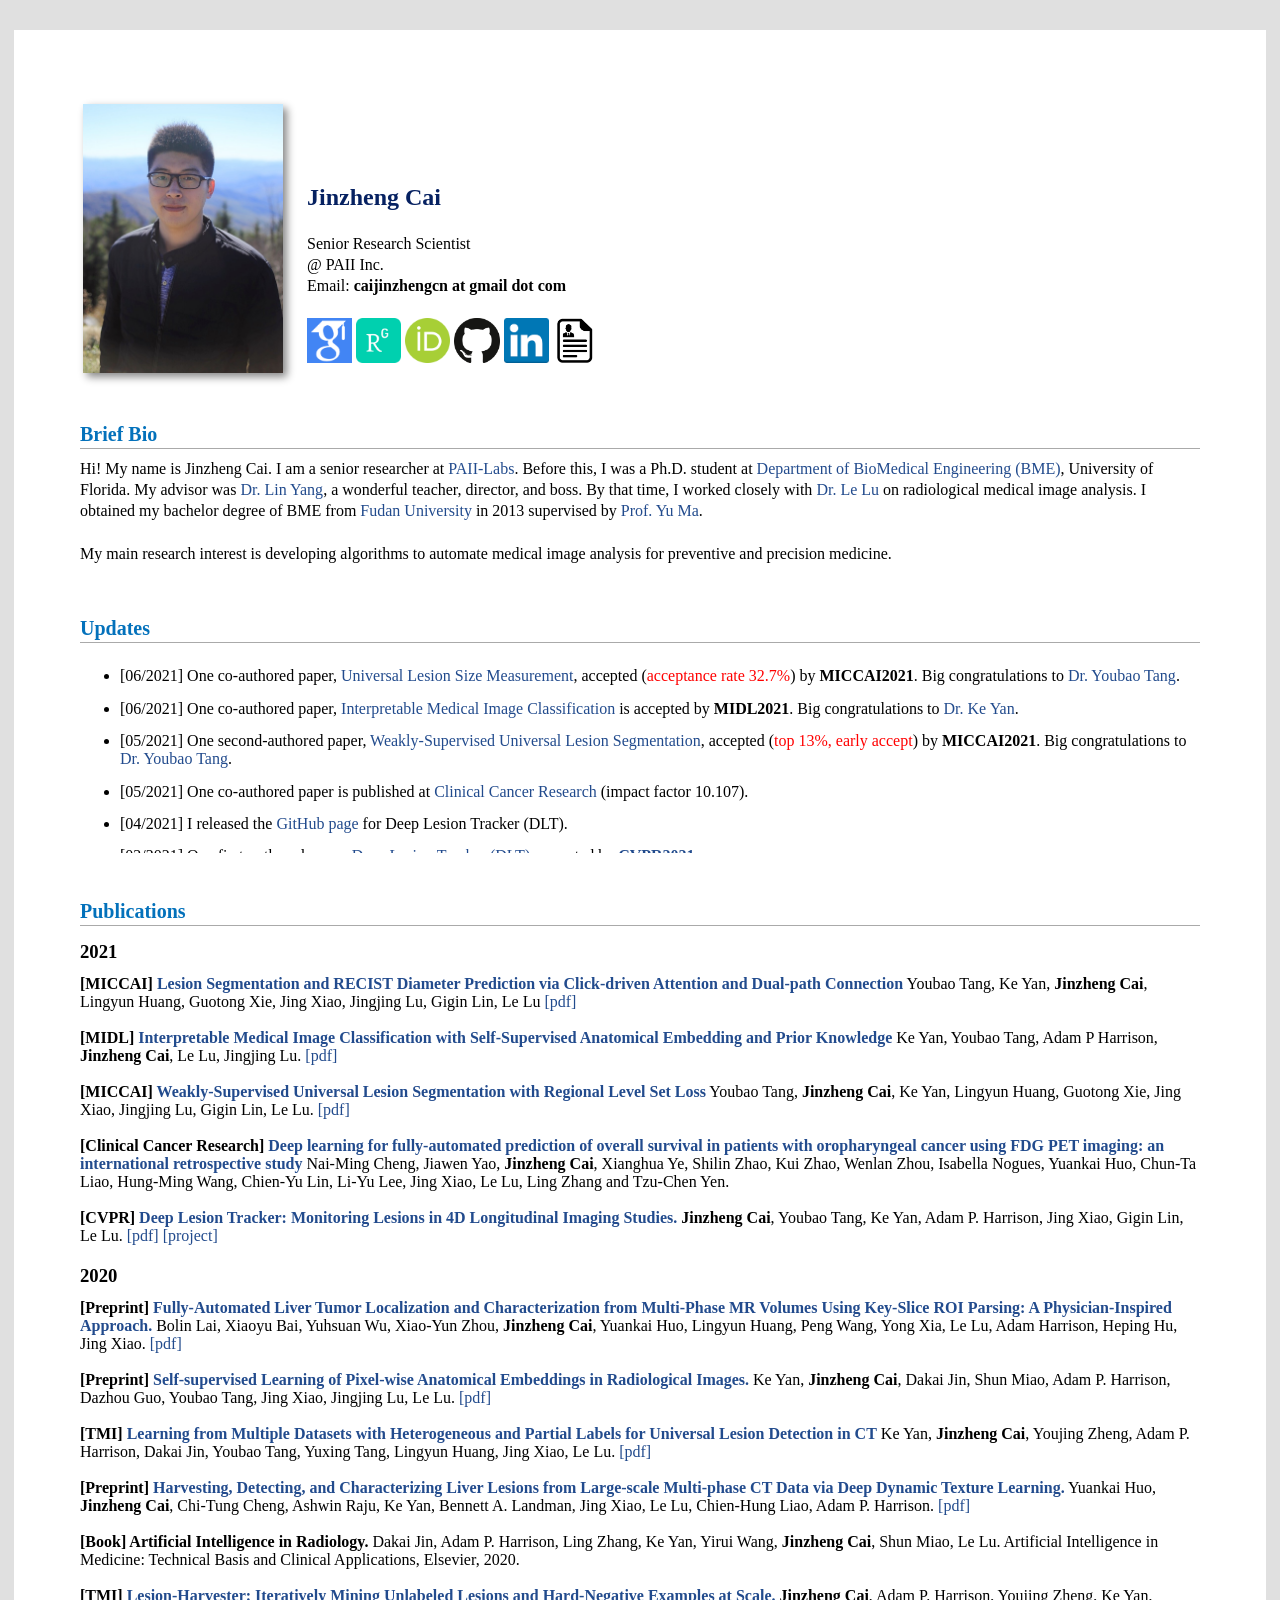
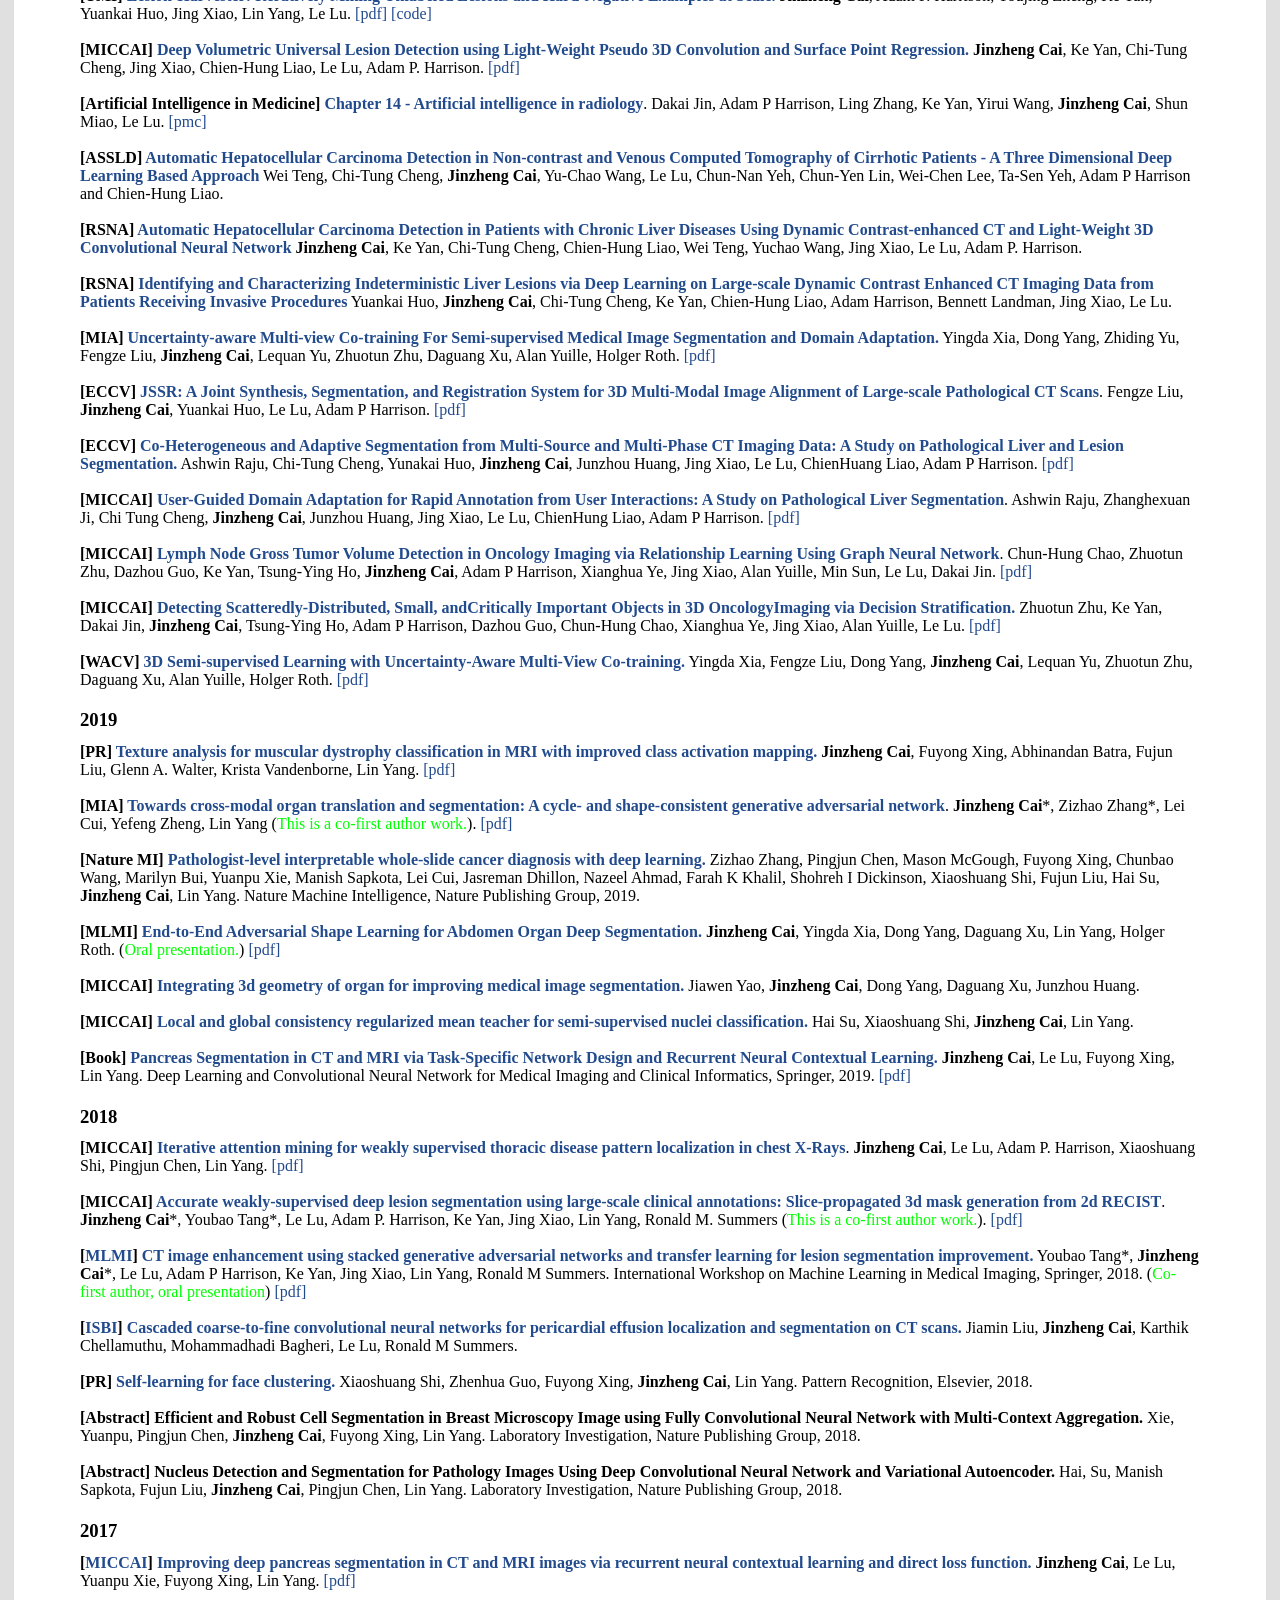
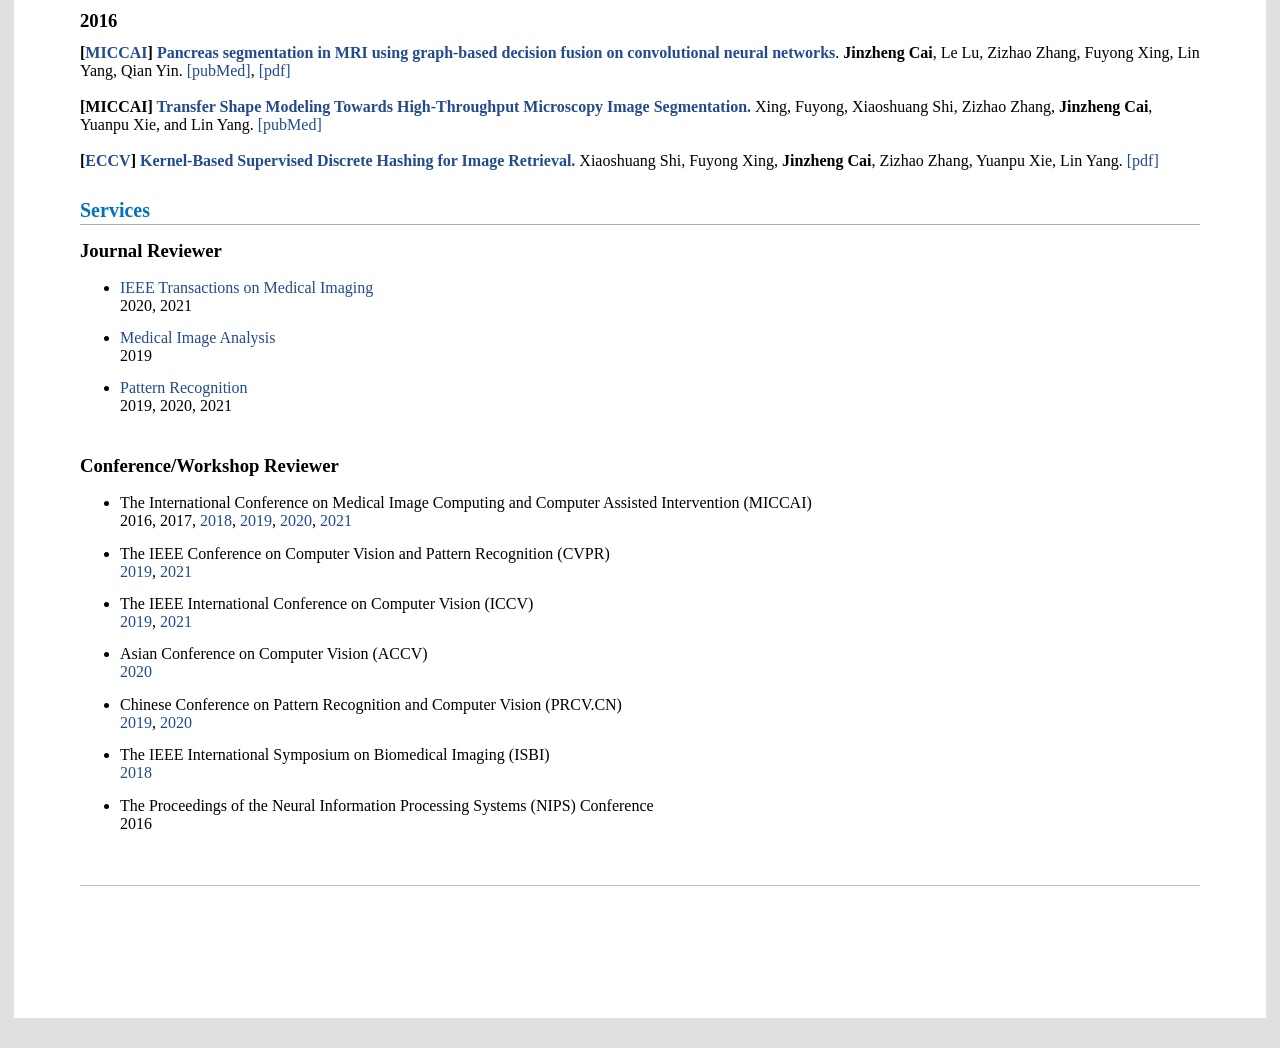
==== index.html @ 88147809 "added a MICCAI paper" ====
<!DOCTYPE html PUBLIC "-//W3C//DTD XHTML 1.1//EN" "http://www.w3.org/TR/xhtml11/DTD/xhtml11.dtd">
<html xmlns="http://www.w3.org/1999/xhtml" xml:lang="en">

<head>
	<meta name="author" content="Jinzheng Cai" /> 
	<meta name="keyworkds" content="Jinzheng Cai, Homepage" />
	<meta name="description" content="Homepage of Jinzheng Cai" /> 
	<meta name="viewport" content="width=device-width, initial-scale=1.0" />
	<meta name="google-site-verification" content="MoR9-zmnPM1LMkTPIjp1GhWG192L2Yv8wTwtZGUqXVM" />
	<meta http-equiv="Content-Type" content="text/html; charset=UTF-8">
	<meta name="google-site-verification" content="hRWbpxG41y_dQCgyn9ixgd180Bz3c8Z8zBkN8ItnNB8" />

	<link rel="stylesheet" href="./datafiles/jemdoc.css" type="text/css">
	<title>Jinzheng Cai-Home Page</title>

	<script type="text/javascript" async="" src="./datafiles/ga.js"></script>
	<script type="text/javascript" async="" src="./datafiles/map.js"></script>
	<script type="text/javascript">
		var _gaq = _gaq || [];
		_gaq.push(['_setAccount', 'UA-39824124-1']);
		_gaq.push(['_trackPageview']);

		(function() {
			var ga = document.createElement('script'); ga.type = 'text/javascript'; ga.async = true;
			ga.src = ('https:' == document.location.protocol ? 'https://ssl' : 'http://www') + '.google-analytics.com/ga.js';
			var s = document.getElementsByTagName('script')[0]; s.parentNode.insertBefore(ga, s);
		})();
	</script>
	
	<!-- <div><style>*{font-family:undefined,sans-serif!important;}</style></div> -->
	<script type="text/javascript" src="./datafiles/jquery.min.js"></script>
</head>

<body data-feedly-mini="yes">

<div id="layout-content" style="margin-top:25px">

<br><br>

<table>
	<tbody>
		<tr>
			<td rowspan="1">
				<img src="./images/selfie.jpeg" border="0" width="200" align="right" style="box-shadow: 4px 4px 8px #888; margin-right:20px; margin-top: 0px"><br>
			</td>

			<td valign="bottom">
				<div id="toptitle">
					<h1><font size="5" color="#062161">Jinzheng Cai</font> &nbsp; </h1>
					<h1></h1>
				</div>

				<p> 
					<font size="3">
						Senior Research Scientist <br>
						@ PAII Inc. <br>
						Email: <b>caijinzhengcn at gmail dot com</b> <br>
					</font> 
					<br>
					<a href="https://scholar.google.com/citations?user=CMvKurQAAAAJ&hl=en" data-toggle="tooltip" title="Google Scholar" target="_blank">
						<img src="images/icons/google_scholar.png" height="45px">
					</a> 
					<a href="https://www.researchgate.net/profile/Jinzheng_Cai" data-toggle="tooltip" title="Research Gate" target="_blank">
						<img src="images/icons/researchgate.png" height="45px">
					</a>
					<a href="https://orcid.org/0000-0002-7614-4524" data-toggle="tooltip" title="ORCiD" target="_blank">
						<img src="images/icons/orcid.png" height="45px">
					</a>
					<a href="https://github.com/JimmyCai91" data-toggle="tooltip" title="GitHub" target="_blank">
						<img src="images/icons/github.png" height="45px">
					</a>
					<a href="https://www.linkedin.com/in/jinzheng-cai-108ba316b/" data-toggle="tooltip" title="Linkedin" target="_blank">
						<img src="images/icons/linkedin.png" height="45px">
					</a>
					<a href="./pdfs/Resume.pdf" data-toggle="tooltip" title="CV" target="_blank">
						<img src="images/icons/resume.png" height="45px">
					</a>
				</p>

			</td>
		</tr>
	</tbody>
</table>

<br>
<h2><font color="#0371BB">Brief Bio</font></h2>
<p><font>
	Hi! My name is Jinzheng Cai. I am a senior researcher at <a href="http://www.paii-labs.com/">PAII-Labs</a>. Before this, I was a Ph.D. student at <a href="https://bme.ufl.edu" target="_blank">Department of BioMedical Engineering (BME)</a>, University of Florida. My advisor was <a href="https://www.yanglinlab.com" target="_blank">Dr. Lin Yang</a>, a wonderful teacher, director, and boss. By that time, I worked closely with <a href="http://www.cs.jhu.edu/~lelu/" target="_blank">Dr. Le Lu</a> on radiological medical image analysis. I obtained my bachelor degree of BME from <a href="http://www.fudan.edu.cn/en/" target="_blank">Fudan University</a> in 2013 supervised by <a href="http://www.it.fudan.edu.cn/En/Data/View/1929" target="_blank">Prof. Yu Ma</a>. 
</font></p>

<br>
<p><fond>
	My main research interest is developing algorithms to automate medical image analysis for preventive and precision medicine. 
</font></p>

<br>
<h2><font color="#0371BB">Updates</font></h2>

<div align=left 
style=' 
color: #000000; 
background-color: #ffffff; 
border: solid 0px #000000; 
height: 200px; 
margin-right: 1px;
overflow: scroll; 
scrollbar-face-color: #889B9F;
scrollbar-shadow-color: #3D5054;
scrollbar-highlight-color: #C3D6DA;
scrollbar-3dlight-color: #3D5054;
scrollbar-darkshadow-color: #85989C;
scrollbar-track-color: #95A6AA;
scrollbar-arrow-color: #FFD6DA;
'>
	<ul>
		<li>[06/2021] One co-authored paper, <a href="https://arxiv.org/abs/2105.01828">Universal Lesion Size Measurement</a>, accepted (<font color="#FF0000">acceptance rate 32.7%</font>) by <b>MICCAI2021</b>. Big congratulations to <a href="https://tangyoubao.github.io/">Dr. Youbao Tang</a>.</li>	
		<li>[06/2021] One co-authored paper, <a href="https://openreview.net/forum?id=0wblcjbC2sN">Interpretable Medical Image Classification</a> is accepted by <b>MIDL2021</b>. Big congratulations to <a href="http://yanke23.com/">Dr. Ke Yan</a>. </li>
		<li>[05/2021] One second-authored paper, <a href="https://arxiv.org/abs/2105.01218">Weakly-Supervised Universal Lesion Segmentation</a>, accepted (<font color="#FF0000">top 13%, early accept</font>) by <b>MICCAI2021</b>. Big congratulations to <a href="https://tangyoubao.github.io/">Dr. Youbao Tang</a>.</li>	
		<li>[05/2021] One co-authored paper is published at <a href="https://clincancerres.aacrjournals.org/content/early/2021/05/03/1078-0432.CCR-20-4935">Clinical Cancer Research</a> (impact factor 10.107).</li>
		<li>[04/2021] I released the <a href="https://github.com/JimmyCai91/DLT">GitHub page</a> for Deep Lesion Tracker (DLT).</li>
		<li>[02/2021] One first-authored paper, <a href="https://arxiv.org/abs/2012.04872">Deep Lesion Tracker (DLT)</a>, accepted by <a href="http://cvpr2021.thecvf.com/"><b>CVPR2021</b></a>. </li>	
		<li>[12/2020] One second-authored paper, <a href="https://arxiv.org/abs/2009.02577">Lesion ENSemble (LENS)</a>, accepted by <b>IEEE Transactions on Medical Imaging</b>. Big congratulations to <a href="http://yanke23.com/">Dr. Ke Yan</a>.</li>	
		<li>[09/2020] One first-authored paper, <a href="https://arxiv.org/abs/2001.07776">Lesion Harvester</a>, accepted by <a href="https://ieeexplore.ieee.org/xpl/RecentIssue.jsp?punumber=42"><b>IEEE Transactions on Medical Imaging</b></a>. </li>	
		<li>[08/2020] Three abstracts accepted by <b><a href="https://www.rsna.org/">RSNA</a></b> and <b><a href="https://www.aasld.org/">ASSLD</a></b>. </li>	
		<li>[06/2020] Three papers accepted by <b>MICCAI'2020</b> (two early accepts). Big congrats to my dear colleagues and collaborators at PAII.</li>	
		<li>[08/2019] Three papers accepted by <b>MICCAI'2019</b> and <b>MICCAI-MLMI'2019</b> (oral).</li>	
	</ul>
</div>

<!-- <br>
<h2><font color="#0371BB">Projects</font></h2>
<h3><font color="#000000"><b>Lesion Tracker</b></font></h3>
<embed width=200 height=200 src="images/dlt.gif" type="image/tiff" negative=Yes> -->

<br>
<h2><font color="#0371BB">Publications</font></h2>
<h3><font color="#000000"><b>2021</b></font></h3>
	<b>[MICCAI] <a href="https://arxiv.org/abs/2105.01828">Lesion Segmentation and RECIST Diameter Prediction via Click-driven Attention and Dual-path Connection</a></b> Youbao Tang, Ke Yan, <b>Jinzheng Cai</b>, Lingyun Huang, Guotong Xie, Jing Xiao, Jingjing Lu, Gigin Lin, Le Lu <a href="https://arxiv.org/pdf/2105.01828.pdf">[pdf]</a>
	<br><br>
	<b>[MIDL] <a href="https://openreview.net/forum?id=0wblcjbC2sN">Interpretable Medical Image Classification with Self-Supervised Anatomical Embedding and Prior Knowledge</a></b> Ke Yan, Youbao Tang, Adam P Harrison, <b>Jinzheng Cai</b>, Le Lu, Jingjing Lu. <a href="https://openreview.net/pdf?id=0wblcjbC2sN">[pdf]</a>
	<br><br>
	<b>[MICCAI] <a href="https://arxiv.org/abs/2105.01218">Weakly-Supervised Universal Lesion Segmentation with Regional Level Set Loss</a></b> Youbao Tang, <b>Jinzheng Cai</b>, Ke Yan, Lingyun Huang, Guotong Xie, Jing Xiao, Jingjing Lu, Gigin Lin, Le Lu. <a href="https://arxiv.org/pdf/2105.01218.pdf">[pdf]</a>
	<br><br>
	<b>[Clinical Cancer Research] <a href="https://clincancerres.aacrjournals.org/content/early/2021/05/03/1078-0432.CCR-20-4935">Deep learning for fully-automated prediction of overall survival in patients with oropharyngeal cancer using FDG PET imaging: an international retrospective study</a></b> Nai-Ming Cheng, Jiawen Yao, <b>Jinzheng Cai</b>, Xianghua Ye, Shilin Zhao, Kui Zhao, Wenlan Zhou, Isabella Nogues, Yuankai Huo, Chun-Ta Liao, Hung-Ming Wang, Chien-Yu Lin, Li-Yu Lee, Jing Xiao, Le Lu, Ling Zhang and Tzu-Chen Yen.
	<br><br>
	<b>[CVPR] <a href="https://arxiv.org/abs/2012.04872">Deep Lesion Tracker: Monitoring Lesions in 4D Longitudinal Imaging Studies.</a></b> <b>Jinzheng Cai</b>, Youbao Tang, Ke Yan, Adam P. Harrison, Jing Xiao, Gigin Lin, Le Lu. <a href="https://arxiv.org/pdf/2012.04872.pdf">[pdf]</a> <a href="https://github.com/JimmyCai91/DLT">[project]</a>

	<!-- <br><br> -->
<h3><font color="#000000"><b>2020</b></font></h3>
	<b>[Preprint] <a href="https://arxiv.org/abs/2012.06964">Fully-Automated Liver Tumor Localization and Characterization from Multi-Phase MR Volumes Using Key-Slice ROI Parsing: A Physician-Inspired Approach.</a></b> Bolin Lai, Xiaoyu Bai, Yuhsuan Wu, Xiao-Yun Zhou, <b>Jinzheng Cai</b>, Yuankai Huo, Lingyun Huang, Peng Wang, Yong Xia, Le Lu, Adam Harrison, Heping Hu, Jing Xiao. <a href="https://arxiv.org/pdf/2012.06964.pdf">[pdf]</a>
	<br><br>
	<b>[Preprint] <a href="https://arxiv.org/abs/2012.02383">Self-supervised Learning of Pixel-wise Anatomical Embeddings in Radiological Images.</a></b> Ke Yan, <b>Jinzheng Cai</b>, Dakai Jin, Shun Miao, Adam P. Harrison, Dazhou Guo, Youbao Tang, Jing Xiao, Jingjing Lu, Le Lu. <a href="https://arxiv.org/pdf/2012.02383.pdf">[pdf]</a>
	<br><br>
	<b>[TMI] <a href="https://ieeexplore.ieee.org/document/9309244">Learning from Multiple Datasets with Heterogeneous and Partial Labels for Universal Lesion Detection in CT</a></b> Ke Yan, <b>Jinzheng Cai</b>, Youjing Zheng, Adam P. Harrison, Dakai Jin, Youbao Tang, Yuxing Tang, Lingyun Huang, Jing Xiao, Le Lu. <a href="https://arxiv.org/pdf/2009.02577.pdf">[pdf]</a>
	<br><br>
	<b>[Preprint] <a href="https://arxiv.org/abs/2006.15691">Harvesting, Detecting, and Characterizing Liver Lesions from Large-scale Multi-phase CT Data via Deep Dynamic Texture Learning.</a></b> Yuankai Huo, <b>Jinzheng Cai</b>, Chi-Tung Cheng, Ashwin Raju, Ke Yan, Bennett A. Landman, Jing Xiao, Le Lu, Chien-Hung Liao, Adam P. Harrison. <a href="https://arxiv.org/pdf/2006.15691.pdf">[pdf]</a>
	<br><br>
	<b>[Book] Artificial Intelligence in Radiology.</b> Dakai Jin, Adam P. Harrison, Ling Zhang, Ke Yan, Yirui Wang, <b>Jinzheng Cai</b>, Shun Miao, Le Lu. Artificial Intelligence in Medicine: Technical Basis and Clinical Applications, Elsevier, 2020. 
	<br><br>
	<b>[TMI] <a href="https://ieeexplore.ieee.org/document/9187431">Lesion-Harvester: Iteratively Mining Unlabeled Lesions and Hard-Negative Examples at Scale.</a></b> <b>Jinzheng Cai</b>, Adam P. Harrison, Youjing Zheng, Ke Yan, Yuankai Huo, Jing Xiao, Lin Yang, Le Lu. <a href="https://arxiv.org/pdf/2001.07776.pdf">[pdf]</a> <a href="https://github.com/JimmyCai91/LesionHarvester">[code]</a>
	<br><br>
	<b>[MICCAI] <a href="">Deep Volumetric Universal Lesion Detection using Light-Weight Pseudo 3D Convolution and Surface Point Regression.</a></b>	<b>Jinzheng Cai</b>, Ke Yan, Chi-Tung Cheng, Jing Xiao, Chien-Hung Liao, Le Lu, Adam P. Harrison. <a href="https://arxiv.org/pdf/2008.13254.pdf">[pdf]</a>
	<br><br>
	<b>[Artificial Intelligence in Medicine] <a href="https://www.sciencedirect.com/science/article/pii/B9780128212592000144">Chapter 14 - Artificial intelligence in radiology</a></b>. Dakai Jin, Adam P Harrison, Ling Zhang, Ke Yan, Yirui Wang, <b>Jinzheng Cai</b>, Shun Miao, Le Lu. <a href="https://www.ncbi.nlm.nih.gov/pmc/articles/PMC7484814/">[pmc]</a>
	<br><br>
	<b>[ASSLD] <a href="">Automatic Hepatocellular Carcinoma Detection in Non-contrast and Venous Computed Tomography of Cirrhotic Patients - A Three Dimensional Deep Learning Based Approach</a></b> Wei Teng, Chi-Tung Cheng, <b>Jinzheng Cai</b>, Yu-Chao Wang, Le Lu, Chun-Nan Yeh, Chun-Yen Lin, Wei-Chen Lee, Ta‐Sen Yeh, Adam P Harrison and Chien-Hung Liao.
	<br><br>
	<b>[RSNA] <a href="">Automatic Hepatocellular Carcinoma Detection in Patients with Chronic Liver Diseases Using Dynamic Contrast-enhanced CT and Light-Weight 3D Convolutional Neural Network</a></b> <b>Jinzheng Cai</b>, Ke Yan, Chi-Tung Cheng, Chien-Hung Liao, Wei Teng, Yuchao Wang, Jing Xiao, Le Lu, Adam P. Harrison.
	<br><br>
	<b>[RSNA] <a href="">Identifying and Characterizing Indeterministic Liver Lesions via Deep Learning on Large-scale Dynamic Contrast Enhanced CT Imaging Data from Patients Receiving Invasive Procedures</a></b> Yuankai Huo, <b>Jinzheng Cai</b>, Chi-Tung Cheng, Ke Yan, Chien-Hung Liao, Adam Harrison, Bennett Landman, Jing Xiao, Le Lu.
	<br><br>
	<b>[MIA] <a href="https://www.sciencedirect.com/science/article/abs/pii/S1361841520301304">Uncertainty-aware Multi-view Co-training For Semi-supervised Medical Image Segmentation and Domain Adaptation.</a></b> Yingda Xia, Dong Yang, Zhiding Yu, Fengze Liu, <b>Jinzheng Cai</b>, Lequan Yu, Zhuotun Zhu, Daguang Xu, Alan Yuille, Holger Roth. <a href="https://arxiv.org/pdf/2006.16806.pdf">[pdf]</a> 
	<br><br>
	<b>[ECCV] <a href="">JSSR: A Joint Synthesis, Segmentation, and Registration System for 3D Multi-Modal Image Alignment of Large-scale Pathological CT Scans</a></b>. Fengze Liu, <b>Jinzheng Cai</b>, Yuankai Huo, Le Lu, Adam P Harrison. <a href="https://arxiv.org/pdf/2005.12209.pdf">[pdf]</a>
	<br><br>
	<b>[ECCV] <a href="">Co-Heterogeneous and Adaptive Segmentation from Multi-Source and Multi-Phase CT Imaging Data: A Study on Pathological Liver and Lesion Segmentation.</a></b> Ashwin Raju, Chi-Tung Cheng, Yunakai Huo, <b>Jinzheng Cai</b>, Junzhou Huang, Jing Xiao, Le Lu, ChienHuang Liao, Adam P Harrison. <a href="https://arxiv.org/pdf/2005.13201.pdf">[pdf]</a>
	<br><br>
	<b>[MICCAI] <a href="">User-Guided Domain Adaptation for Rapid Annotation from User Interactions: A Study on Pathological Liver Segmentation</a></b>. Ashwin Raju, Zhanghexuan Ji, Chi Tung Cheng, <b>Jinzheng Cai</b>, Junzhou Huang, Jing Xiao, Le Lu, ChienHung Liao, Adam P Harrison. <a href="https://arxiv.org/pdf/2009.02455.pdf">[pdf]</a>
	<br><br>
	<b>[MICCAI] <a href="">Lymph Node Gross Tumor Volume Detection in Oncology Imaging via Relationship Learning Using Graph Neural Network</a></b>. Chun-Hung Chao, Zhuotun Zhu, Dazhou Guo, Ke Yan, Tsung-Ying Ho, <b>Jinzheng Cai</b>, Adam P Harrison, Xianghua Ye, Jing Xiao, Alan Yuille, Min Sun, Le Lu, Dakai Jin. <a href="https://arxiv.org/pdf/2008.13013.pdf">[pdf]</a>
	<br><br>
	<b>[MICCAI] <a href="">Detecting Scatteredly-Distributed, Small, andCritically Important Objects in 3D OncologyImaging via Decision Stratification.</a></b> Zhuotun Zhu, Ke Yan, Dakai Jin, <b>Jinzheng Cai</b>, Tsung-Ying Ho, Adam P Harrison, Dazhou Guo, Chun-Hung Chao, Xianghua Ye, Jing Xiao, Alan Yuille, Le Lu. <a href="https://arxiv.org/pdf/2005.13705.pdf">[pdf]</a>
	<br><br>
	<b>[WACV] <a href="https://openaccess.thecvf.com/content_WACV_2020/html/Xia_3D_semi-supervised_learning_with_uncertainty-aware_multi-view_co-training_WACV_2020_paper.html">3D Semi-supervised Learning with Uncertainty-Aware Multi-View Co-training.</a></b> Yingda Xia, Fengze Liu, Dong Yang, <b>Jinzheng Cai</b>, Lequan Yu, Zhuotun Zhu, Daguang Xu, Alan Yuille, Holger Roth. <a href="https://openaccess.thecvf.com/content_WACV_2020/html/Xia_3D_semi-supervised_learning_with_uncertainty-aware_multi-view_co-training_WACV_2020_paper.html">[pdf]</a>
<br>

<h3><font color="#000000"><b>2019</b></font></h3>
	<b>[PR] <a href="https://www.sciencedirect.com/science/article/pii/S0031320318303108">Texture analysis for muscular dystrophy classification in MRI with improved class activation mapping.</a></b> <b>Jinzheng Cai</b>, Fuyong Xing, Abhinandan Batra, Fujun Liu, Glenn A. Walter, Krista Vandenborne, Lin Yang. <a href="./pdfs/PR2019.pdf">[pdf]</a>
	<br><br>
	<b>[MIA] <a href="https://www.sciencedirect.com/science/article/pii/S1361841518303426" target="_blank">Towards cross-modal organ translation and segmentation: A cycle- and shape-consistent generative adversarial network</a></b>. <b>Jinzheng Cai</b>*, Zizhao Zhang*, Lei Cui, Yefeng Zheng, Lin Yang (<font color="#00FF00">This is a co-first author work.</font>). <a href="./pdfs/MIA2019.pdf">[pdf]</a>  
	<br><br>
	<b>[Nature MI] <a href="https://www.nature.com/articles/s42256-019-0052-1">Pathologist-level interpretable whole-slide cancer diagnosis with deep learning.</a></b> Zizhao Zhang, Pingjun Chen, Mason McGough, Fuyong Xing, Chunbao Wang, Marilyn Bui, Yuanpu Xie, Manish Sapkota, Lei Cui, Jasreman Dhillon, Nazeel Ahmad, Farah K Khalil, Shohreh I Dickinson, Xiaoshuang Shi, Fujun Liu, Hai Su, <b>Jinzheng Cai</b>, Lin Yang. Nature Machine Intelligence, Nature Publishing Group, 2019.
	<br><br>
	<b>[MLMI] <a href="https://link.springer.com/chapter/10.1007/978-3-030-32692-0_15">End-to-End Adversarial Shape Learning for Abdomen Organ Deep Segmentation.</a></b> <b>Jinzheng Cai</b>, Yingda Xia, Dong Yang, Daguang Xu, Lin Yang, Holger Roth. (<font color="#00FF00">Oral presentation.</font>) <a href="https://arxiv.org/pdf/1910.06474.pdf">[pdf]</a>
	<br><br>
	<b>[MICCAI] <a href="https://link.springer.com/chapter/10.1007/978-3-030-32254-0_36">Integrating 3d geometry of organ for improving medical image segmentation.</a></b> Jiawen Yao, <b>Jinzheng Cai</b>, Dong Yang, Daguang Xu, Junzhou Huang. 
	<br><br>
	<b>[MICCAI] <a href="https://link.springer.com/chapter/10.1007/978-3-030-32239-7_62">Local and global consistency regularized mean teacher for semi-supervised nuclei classification.</a></b> Hai Su, Xiaoshuang Shi, <b>Jinzheng Cai</b>, Lin Yang. 
	<br><br>
	<b>[Book] <a href="https://link.springer.com/chapter/10.1007/978-3-030-13969-8_1">Pancreas Segmentation in CT and MRI via Task-Specific Network Design and Recurrent Neural Contextual Learning.</a></b> <b>Jinzheng Cai</b>, Le Lu, Fuyong Xing, Lin Yang. Deep Learning and Convolutional Neural Network for Medical Imaging and Clinical Informatics, Springer, 2019. <a href="https://arxiv.org/pdf/1803.11303.pdf">[pdf]</a>

<br>

<h3><font color="#000000"><b>2018</b></font></h3>
	<b>[MICCAI] <a href="https://arxiv.org/pdf/1807.00958.pdf">Iterative attention mining for weakly supervised thoracic disease pattern localization in chest X-Rays</a></b>. <b>Jinzheng Cai</b>, Le Lu, Adam P. Harrison, Xiaoshuang Shi, Pingjun Chen, Lin Yang. <a href="https://arxiv.org/pdf/1807.00958.pdf">[pdf]</a>
	<br><br>
	<b>[MICCAI] <a href="https://link.springer.com/chapter/10.1007/978-3-030-00937-3_46" target="_blank">Accurate weakly-supervised deep lesion segmentation using large-scale clinical annotations: Slice-propagated 3d mask generation from 2d RECIST</a></b>. <b>Jinzheng Cai</b>*, Youbao Tang*, Le Lu, Adam P. Harrison, Ke Yan, Jing Xiao, Lin Yang, Ronald M. Summers (<font color="#00FF00">This is a co-first author work.</font>). <a href="https://arxiv.org/pdf/1807.01172.pdf">[pdf]</a>
	<br><br>
	<b>[<a href="http://mlmi2018.web.unc.edu/">MLMI</a>] <a href="https://link.springer.com/chapter/10.1007/978-3-030-00919-9_6">CT image enhancement using stacked generative adversarial networks and transfer learning for lesion segmentation improvement.</a></b> Youbao Tang*, <b>Jinzheng Cai</b>*, Le Lu, Adam P Harrison, Ke Yan, Jing Xiao, Lin Yang, Ronald M Summers. International Workshop on Machine Learning in Medical Imaging, Springer, 2018. (<font color="#00FF00">Co-first author, oral presentation</font>) <a href="https://arxiv.org/pdf/1807.07144.pdf">[pdf]</a>
	<br><br>
	<b>[<a href="https://biomedicalimaging.org/2018/">ISBI</a>] <a href="https://ieeexplore.ieee.org/abstract/document/8363761">Cascaded coarse-to-fine convolutional neural networks for pericardial effusion localization and segmentation on CT scans.</a></b> Jiamin Liu, <b>Jinzheng Cai</b>, Karthik Chellamuthu, Mohammadhadi Bagheri, Le Lu, Ronald M Summers. 
	<br><br>
	<b>[PR] <a href="https://www.sciencedirect.com/science/article/abs/pii/S0031320318300633">Self-learning for face clustering.</a></b> Xiaoshuang Shi, Zhenhua Guo, Fuyong Xing, <b>Jinzheng Cai</b>, Lin Yang. Pattern Recognition, Elsevier, 2018.
	<br><br>
	<b>[Abstract] Efficient and Robust Cell Segmentation in Breast Microscopy Image using Fully Convolutional Neural Network with Multi-Context Aggregation.</b> Xie, Yuanpu, Pingjun Chen, <b>Jinzheng Cai</b>, Fuyong Xing, Lin Yang. Laboratory Investigation, Nature Publishing Group, 2018.
	<br><br>
	<b>[Abstract] Nucleus Detection and Segmentation for Pathology Images Using Deep Convolutional Neural Network and Variational Autoencoder.</b> Hai, Su, Manish Sapkota, Fujun Liu, <b>Jinzheng Cai</b>, Pingjun Chen, Lin Yang. Laboratory Investigation, Nature Publishing Group, 2018. 

<br>
<h3><font color="#000000"><b>2017</b></font></h3>
	<b>[<a href="https://www.miccai2017.org/">MICCAI</a>] <a href="https://arxiv.org/pdf/1707.04912.pdf" target="_blank">Improving deep pancreas segmentation in CT and MRI images via recurrent neural contextual learning and direct loss function.</a></b> <b>Jinzheng Cai</b>, Le Lu, Yuanpu Xie, Fuyong Xing, Lin Yang. <a href="https://arxiv.org/pdf/1707.04912.pdf">[pdf]</a>
<br>
<h3><font color="#000000"><b>2016</b></font></h3>
	<b>[<a href="https://www.miccai2016.org/en/">MICCAI</a>] <a href="https://www.ncbi.nlm.nih.gov/pmc/articles/PMC5223591/" target="_blank">Pancreas segmentation in MRI using graph-based decision fusion on convolutional neural networks</a></b>. <b>Jinzheng Cai</b>, Le Lu, Zizhao Zhang, Fuyong Xing, Lin Yang, Qian Yin. <a href="https://www.ncbi.nlm.nih.gov/pmc/articles/PMC5223591/">[pubMed]</a>, <a href="https://www.researchgate.net/publication/308828266_Pancreas_Segmentation_in_MRI_Using_Graph-Based_Decision_Fusion_on_Convolutional_Neural_Networks#fullTextFileContent">[pdf]</a>
	<br><br>
	<b>[MICCAI] <a href="https://link.springer.com/chapter/10.1007/978-3-319-46726-9_22">Transfer Shape Modeling Towards High-Throughput Microscopy Image Segmentation.</a></b> Xing, Fuyong, Xiaoshuang Shi, Zizhao Zhang, <b>Jinzheng Cai</b>, Yuanpu Xie, and Lin Yang. <a href="https://www.ncbi.nlm.nih.gov/pmc/articles/PMC5136467/">[pubMed]</a>
	<br><br>
	<b>[<a href="http://www.eccv2016.org/">ECCV</a>] <a href="https://link.springer.com/chapter/10.1007/978-3-319-46478-7_26">Kernel-Based Supervised Discrete Hashing for Image Retrieval.</a></b> Xiaoshuang Shi, Fuyong Xing, <b>Jinzheng Cai</b>, Zizhao Zhang, Yuanpu Xie, Lin Yang. <a href="http://plaza.ufl.edu/xsshi2015/paper_list/eccv2016.pdf">[pdf]</a>
<br>

<h2><font color="#0371BB">Services</font></h2>
<h3><b>Journal Reviewer</b></h3>
	<ul>
		<li>
			<a href="https://ieeexplore.ieee.org/xpl/RecentIssue.jsp?punumber=42">IEEE Transactions on Medical Imaging</a> <br>
			2020, 2021
		</li>
    <li>
			<a href="https://www.journals.elsevier.com/medical-image-analysis">Medical Image Analysis</a> <br>
			2019
		</li>
    <li>
			<a href="https://www.editorialmanager.com/PR/default.aspx">Pattern Recognition</a> <br>
			2019, 2020, 2021
		</li>
	</ul>
<br>

<h3><b>Conference/Workshop Reviewer</b></h3>
	<ul>

    <li>
			The International Conference on Medical Image Computing and Computer Assisted Intervention (MICCAI) <br>
			2016, 2017, <a href="http://www.miccai2018.org">2018</a>, <a href="http://www.miccai2019.org/">2019</a>, <a href="http://miccai2020.org">2020</a>, <a href="	https://miccai2021.org/en/default.asp">2021</a> 
		</li>
		<li>
			The IEEE Conference on Computer Vision and Pattern Recognition (CVPR) <br> 
			<a href="http://cvpr2019.thecvf.com/">2019</a>, <a href="http://cvpr2021.thecvf.com">2021</a>
		</li>
		<li>
			The IEEE International Conference on Computer Vision (ICCV) <br> 
			<a href="http://iccv2019.thecvf.com/">2019</a>, <a href="http://iccv2021.thecvf.com/home">2021</a>
		</li>
		<li>
			Asian Conference on Computer Vision (ACCV) <br>
			<a href="http://accv2020.kyoto/">2020</a>
		</li>
		<li>
			Chinese Conference on Pattern Recognition and Computer Vision (PRCV.CN) <br>
			<a href="http://www.prcv2019.com/">2019</a>, <a href="http://prcv.cn/2020/index_en.html">2020</a>
		</li>
		<li>
			The IEEE International Symposium on Biomedical Imaging (ISBI) <br> 
			<a href="https://biomedicalimaging.org/2018/">2018</a> 
		</li>
		<li>
			The Proceedings of the Neural Information Processing Systems (NIPS) Conference <br>
			2016 
		</li>
	</ul>

<div id="footer">
	<div id="footer-text"></div>
</div>

<p align="center"><iframe style="background:transparent !important" scrolling="no" frameborder="0" allowtransparency="true" width="90" height="90" src="./datafiles/a.html"></iframe><script type="text/javascript" src="./datafiles/5.js" async="async"></script></p>

<div id="feedly-mini" title="feedly Mini tookit"></div><div class="jvectormap-tip"></div></div></body></html>
---- datafiles/jemdoc.css ----
/* Default css file for jemdoc. */

table#tlayout {
    border: none;
    border-collapse: separate;
    background: white;
}

html {
  background-color: #eeeeee; 
background-color: #E0E0E0;
}

body { 
  font-family: Georgia, serif;
  color: #000;
  background-color: #ffffff; 
  text-align:left; /* for IE */
  margin-top: 30px; 
  margin-bottom: 30px;
  margin-left: auto;
  margin-right: auto;
  padding-left:  50px;
  padding-right: 50px;
  padding-top: 10px;
  padding-bottom: 30px;
  max-width: 1152px; 
}

#layout-menu {
	background: #f6f6f6;
	border: 1px solid #dddddd;
	padding-top: 0.5em;
	padding-left: 8px;
	padding-right: 8px;
	font-size: 1.0em;
	width: auto;
	white-space: nowrap;
    text-align: left;
    vertical-align: top;
}

#layout-menu td {
	background: #f4f4f4;
    vertical-align: top;
}

#layout-content {
	padding-top: 0.0em;
	padding-left: 1.0em;
	padding-right: 1.0em;
    border: none;
    background: white;
    text-align: left;
    vertical-align: top;
}

#layout-menu a {
	line-height: 1.5em;
	margin-left: 0.5em;
}

tt {
    background: #ffffdd;
}

pre, tt {
	font-size: 90%;
	font-family: monaco, monospace;
}

a, a > tt {
	color: #224b8d;
	text-decoration: none;
}

a:hover {
	border-bottom: 1px gray dotted;
}

#layout-menu a.current:link, #layout-menu a.current:visited {
	color: #022b6d;
	border-bottom: 1px gray solid;
}
#layout-menu a:link, #layout-menu a:visited, #layout-menu a:hover {
	color: #527bbd;
	text-decoration: none;
}
#layout-menu a:hover {
	text-decoration: none;
}

div.menu-category {
	border-bottom: 1px solid gray;
	margin-top: 0.8em;
	padding-top: 0.2em;
	padding-bottom: 0.1em;
	font-weight: bold;
}

div.menu-item {
	padding-left: 16px;
	text-indent: -16px;
}

div#toptitle {
	padding-bottom: 0.2em;
	margin-bottom: 0.2em;
}

div#toptitle + h2, div#toptitle + h3 {
	margin-top: 0em;
}

div#subtitle {
	margin-top: 0.0em;
	margin-bottom: 0.0em;
	padding-top: 0em;
	padding-bottom: 0.1em;
}

em {
	font-style: italic;
}

strong {
	font-weight: bold;
}


h1, h2, h3 {
	color: #000000;
	margin-top: 0.7em;
	margin-bottom: 0.5em;
	padding-bottom: 0.2em;
	line-height: 1.0;
	padding-top: 0.5em;
	border-bottom: 1px solid #aaaaaa;
}

h1 {
	font-size: 165%;
	padding-bottom: 0.3em;
}

h2 {
	padding-top: 0.8em;
	font-size: 125%;
}

h2 + h3 {
    padding-top: 0.2em;
}

h3 {
	margin-left:5em
	font-size: 100%;
	font-weight: normal;
	border-bottom: none;
}

p {
	margin-top: 0.0em;
	margin-bottom: 0.3em;
	padding: 0;
	line-height: 1.3;
}

pre {
	padding: 0;
	margin: 0;
}

div#footer {
	font-size: small;
	border-top: 1px solid #c0c0c0;
	padding-top: 0.1em;
	margin-top: 4.0em;
	color: #c0c0c0;
}

div#footer a {
	color: #80a0b0;
}

div#footer-text {
	float: left;
	padding-bottom: 8px;
}

ul, ol, dl {
	margin-top: 0.2em;
	padding-top: 0;
	margin-bottom: 0.1em;
}

dt {
	margin-top: 0.5em;
	margin-bottom: 0;
}

dl {
	margin-left: 20px;
}

dd {
	color: #222222;
}

dd > *:first-child {
	margin-top: 0;
}

ul {
	list-style-position: outside;
	list-style-type: disc;
}

p + ul, p + ol {
	margin-top: -0.5em;
}

li {
	margin-top:0.9em;
}

ol {
	list-style-position: outside;
	list-style-type: decimal;
}

li p, dd p {
	margin-bottom: 0.3em;
}


ol ol {
	list-style-type: lower-alpha;
}

ol ol ol {
	list-style-type: lower-roman;
}

p + div.codeblock {
	margin-top: -0.6em;
}

div.codeblock, div.infoblock {
	margin-right: 0%;
	margin-top: 1.2em;
	margin-bottom: 1.3em;
}

div.blocktitle {
	font-weight: bold;
	color: #cd7b62;
	margin-top: 1.2em;
	margin-bottom: 0.1em;
}

div.blockcontent {
	border: 1px solid silver;
	padding: 0.3em 0.5em;
}

div.infoblock > div.blockcontent {
	background: #ffffee;
}

div.blockcontent p + ul, div.blockcontent p + ol {
	margin-top: 0.4em;
}

div.infoblock p {
	margin-bottom: 0em;
}

div.infoblock li p, div.infoblock dd p {
	margin-bottom: 0.5em;
}

div.infoblock p + p {
	margin-top: 0.8em;
}

div.codeblock > div.blockcontent {
	background: #f6f6f6;
}

span.pycommand {
	color: #000070;
}

span.statement {
	color: #008800;
}
span.builtin {
	color: #000088;
}
span.special {
	color: #990000;
}
span.operator {
	color: #880000;
}
span.error {
	color: #aa0000;
}
span.comment, span.comment > *, span.string, span.string > * {
	color: #606060;
}

@media print {
	#layout-menu { display: none; }
}

#fwtitle {
	margin: 2px;
}

#fwtitle #toptitle {
	padding-left: 0.5em;
	margin-bottom: 0.5em;
}

#layout-content h1:first-child, #layout-content h2:first-child, #layout-content h3:first-child {
	margin-top: -0.7em;
}

div#toptitle h1, #layout-content div#toptitle h1 {
	margin-bottom: 0.0em;
	padding-bottom: 0.1em;
	padding-top: 0;
	margin-top: 0.5em;
	border-bottom: none;
}

img.eq {
	padding: 0;
	padding-left: 0.1em;
	padding-right: 0.1em;
	margin: 0;
}

img.eqwl {
	padding-left: 2em;
	padding-top: 0.6em;
	padding-bottom: 0.2em;
	margin: 0;
}

table + table {
    margin-top: 8em;
}

img {
    border: 5;
}

table.imgtable, table.imgtable td {
    border: none;
    text-align: left;
}

li{
	font-size:100%
}
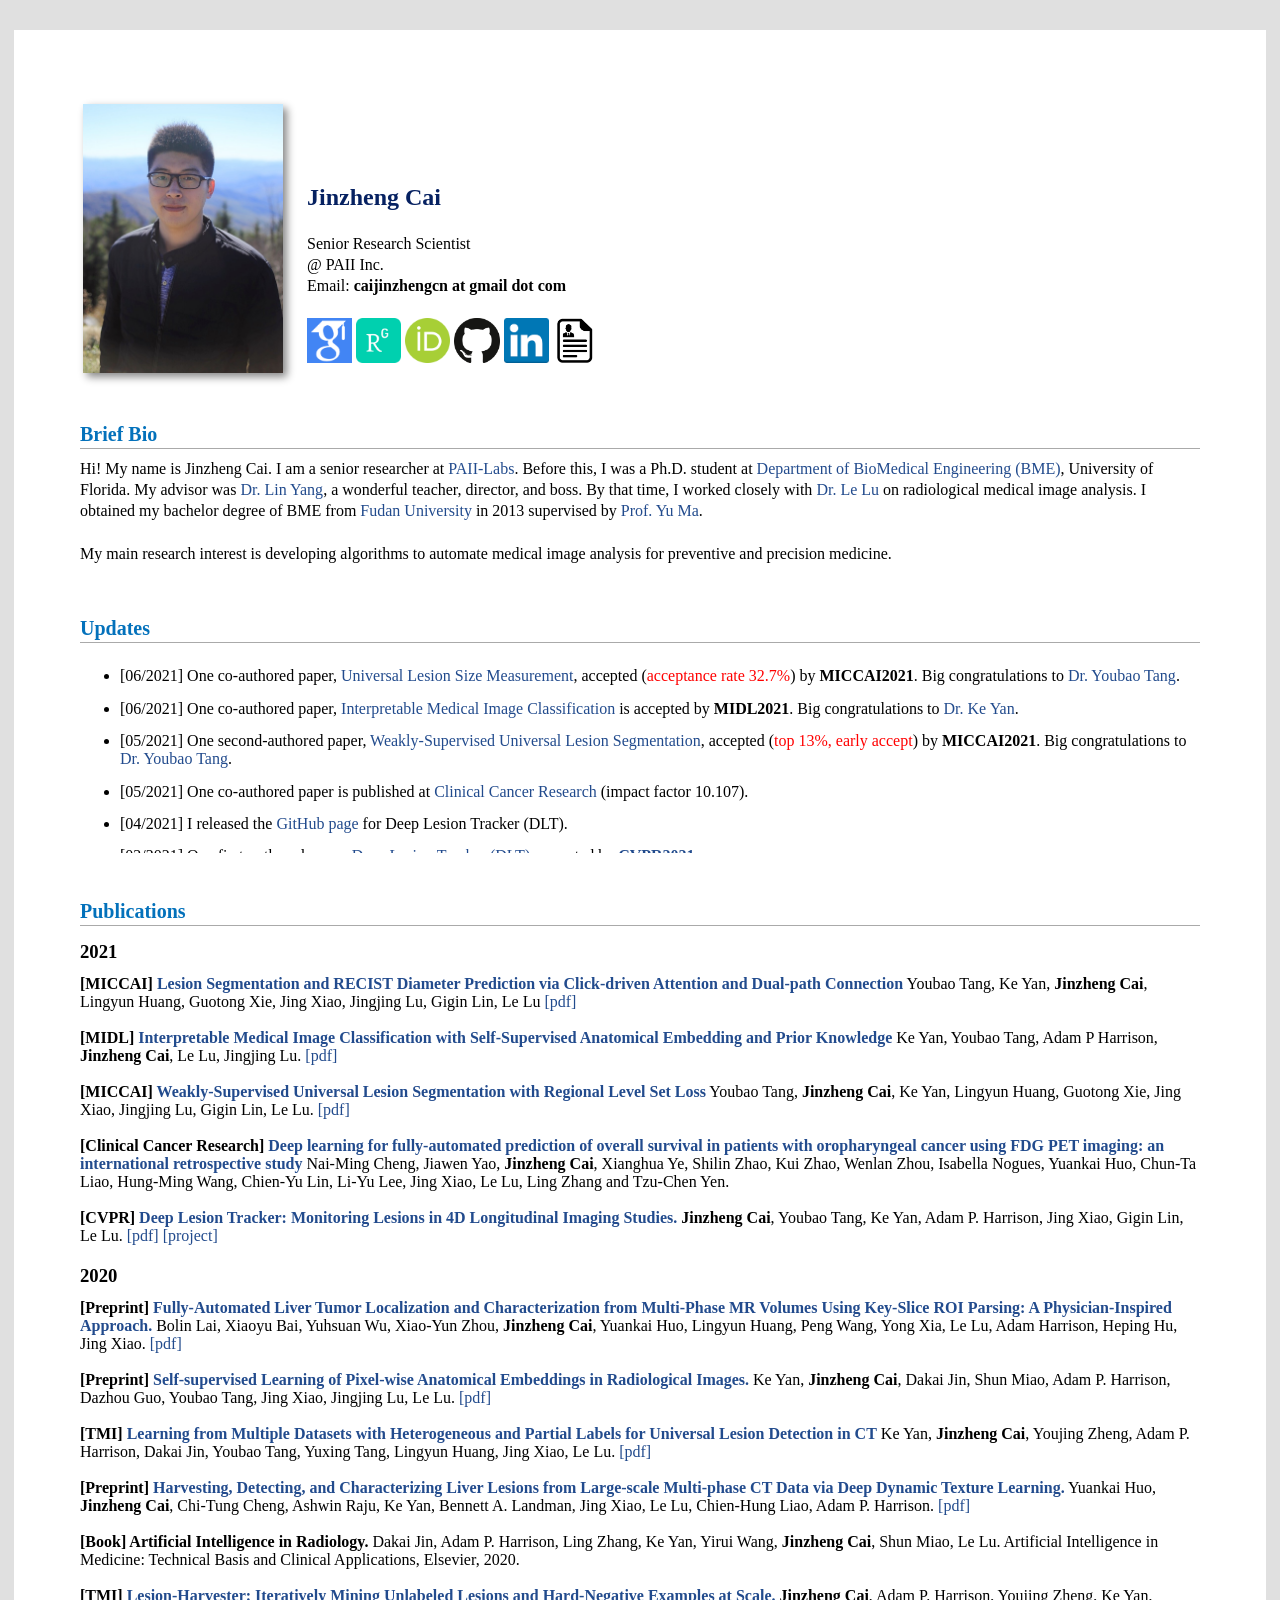
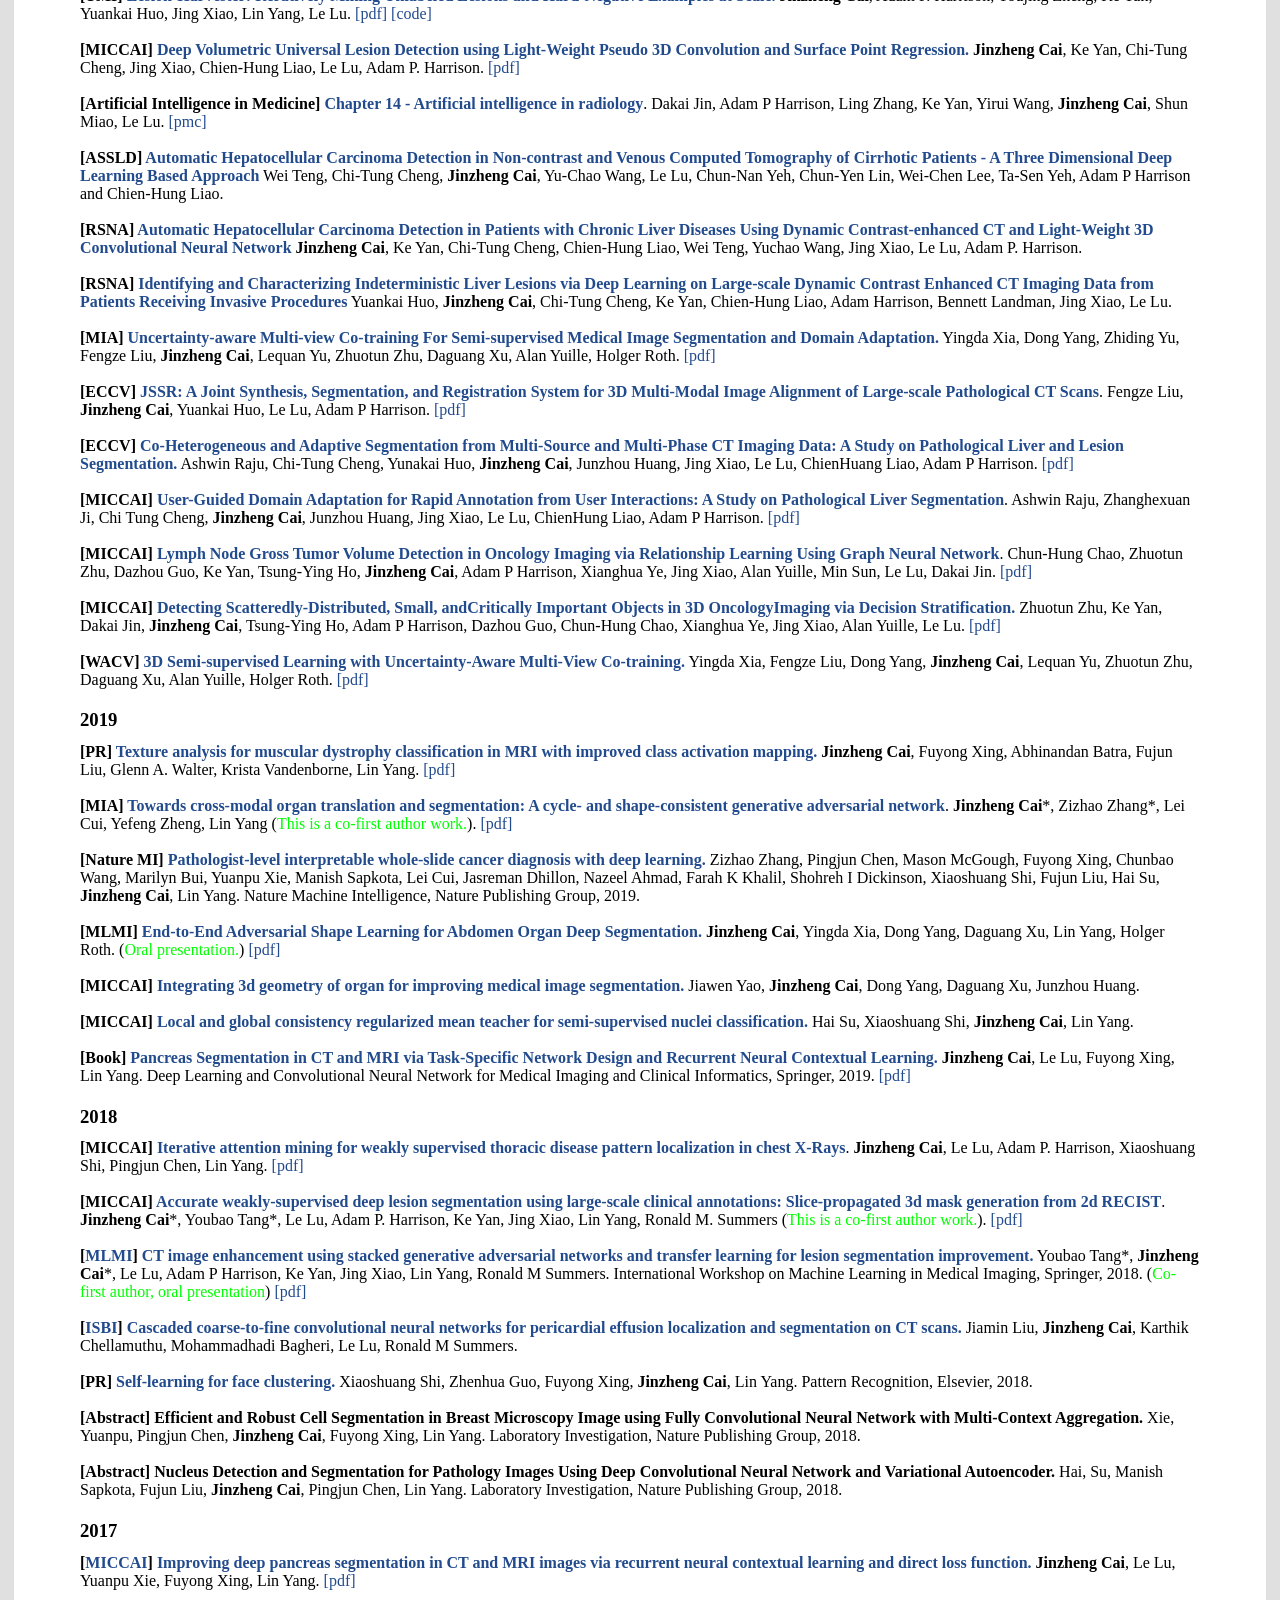
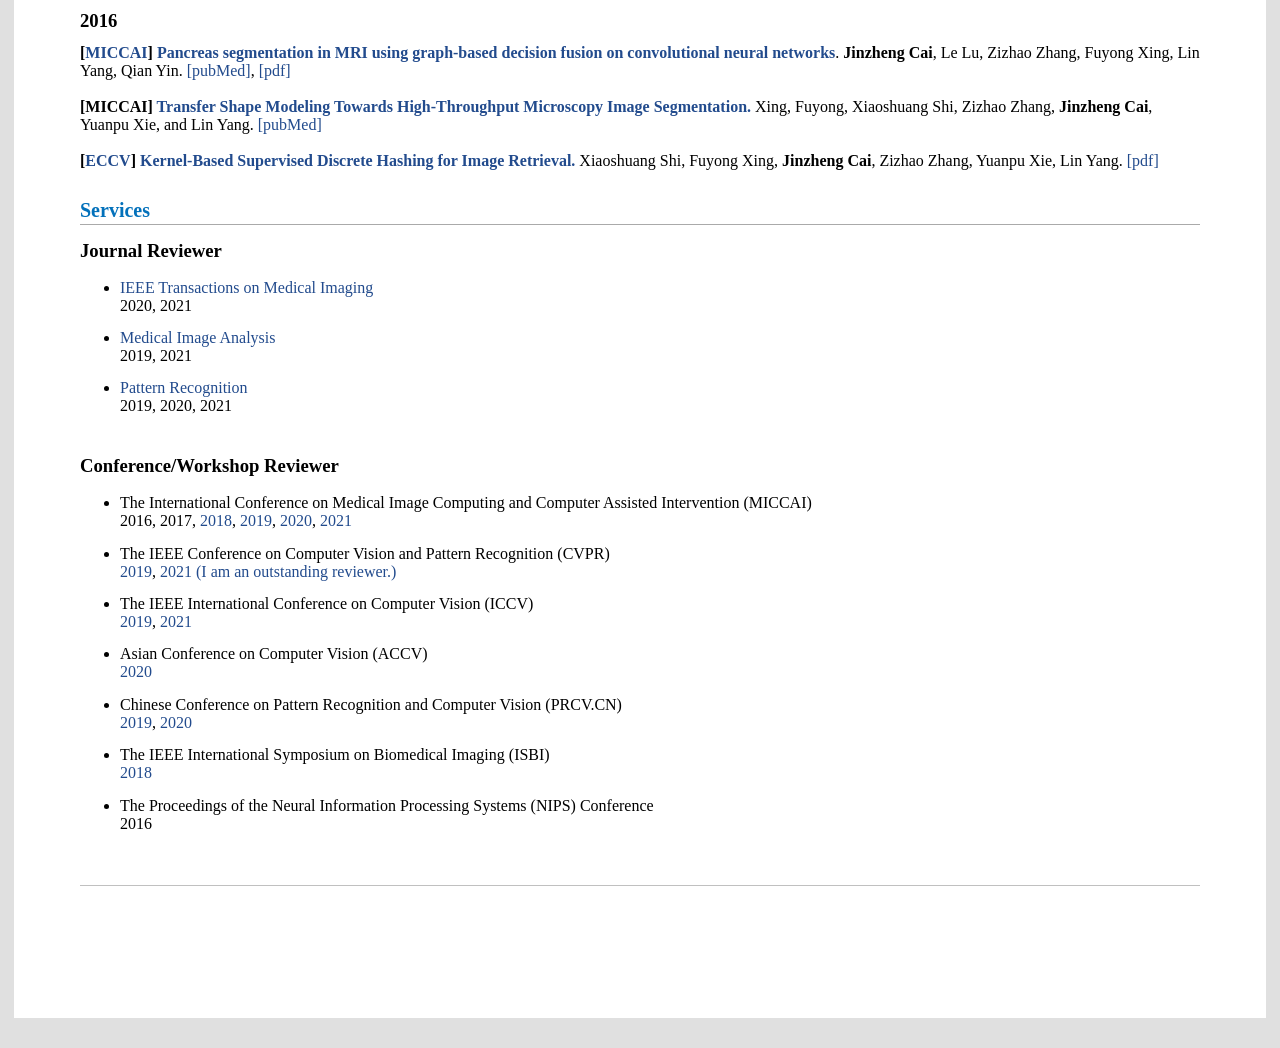
==== commit f7290194: "updated review info" ====
--- a/index.html
+++ b/index.html
@@ -237,7 +237,7 @@
 		</li>
     <li>
 			<a href="https://www.journals.elsevier.com/medical-image-analysis">Medical Image Analysis</a> <br>
-			2019
+			2019, 2021
 		</li>
     <li>
 			<a href="https://www.editorialmanager.com/PR/default.aspx">Pattern Recognition</a> <br>
@@ -255,7 +255,7 @@
 		</li>
 		<li>
 			The IEEE Conference on Computer Vision and Pattern Recognition (CVPR) <br> 
-			<a href="http://cvpr2019.thecvf.com/">2019</a>, <a href="http://cvpr2021.thecvf.com">2021</a>
+			<a href="http://cvpr2019.thecvf.com/">2019</a>, <a href="http://cvpr2021.thecvf.com">2021</a> <a href="http://cvpr2021.thecvf.com/node/184">(I am an outstanding reviewer.)</a>
 		</li>
 		<li>
 			The IEEE International Conference on Computer Vision (ICCV) <br> 
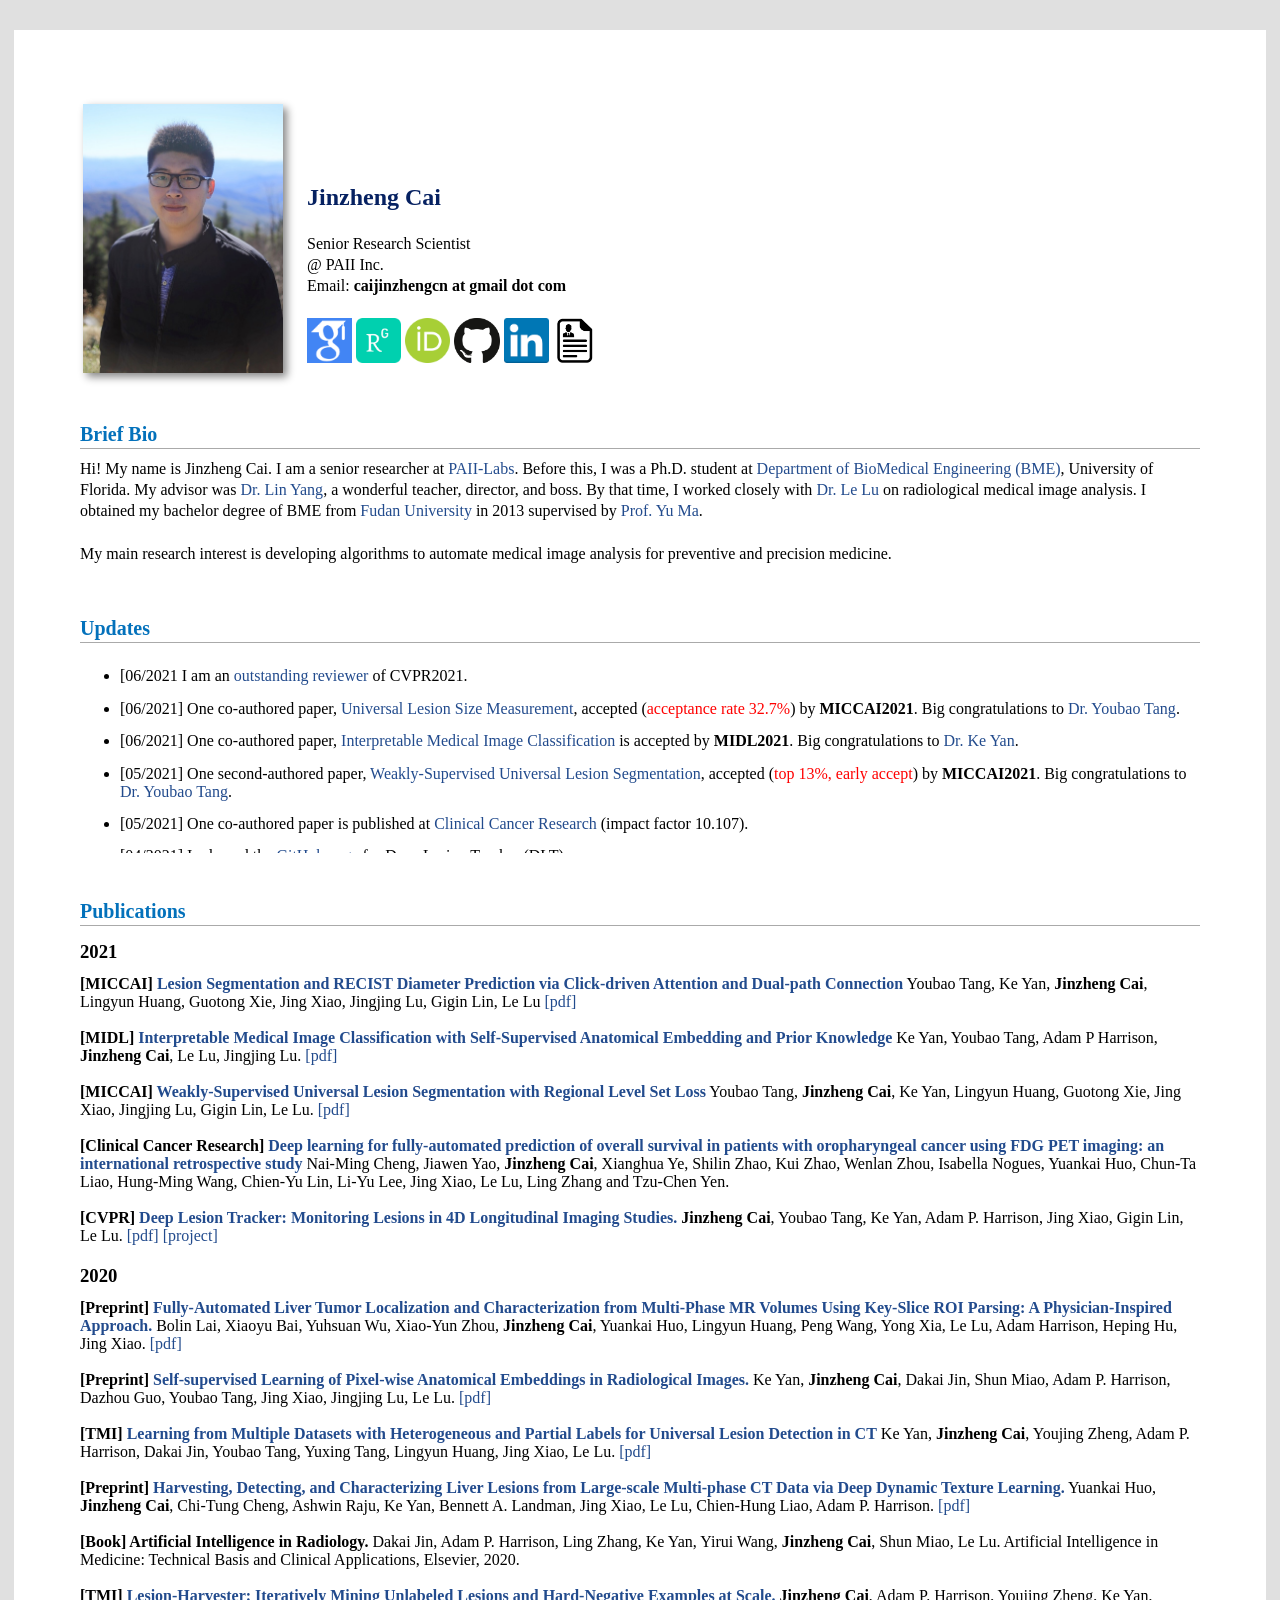
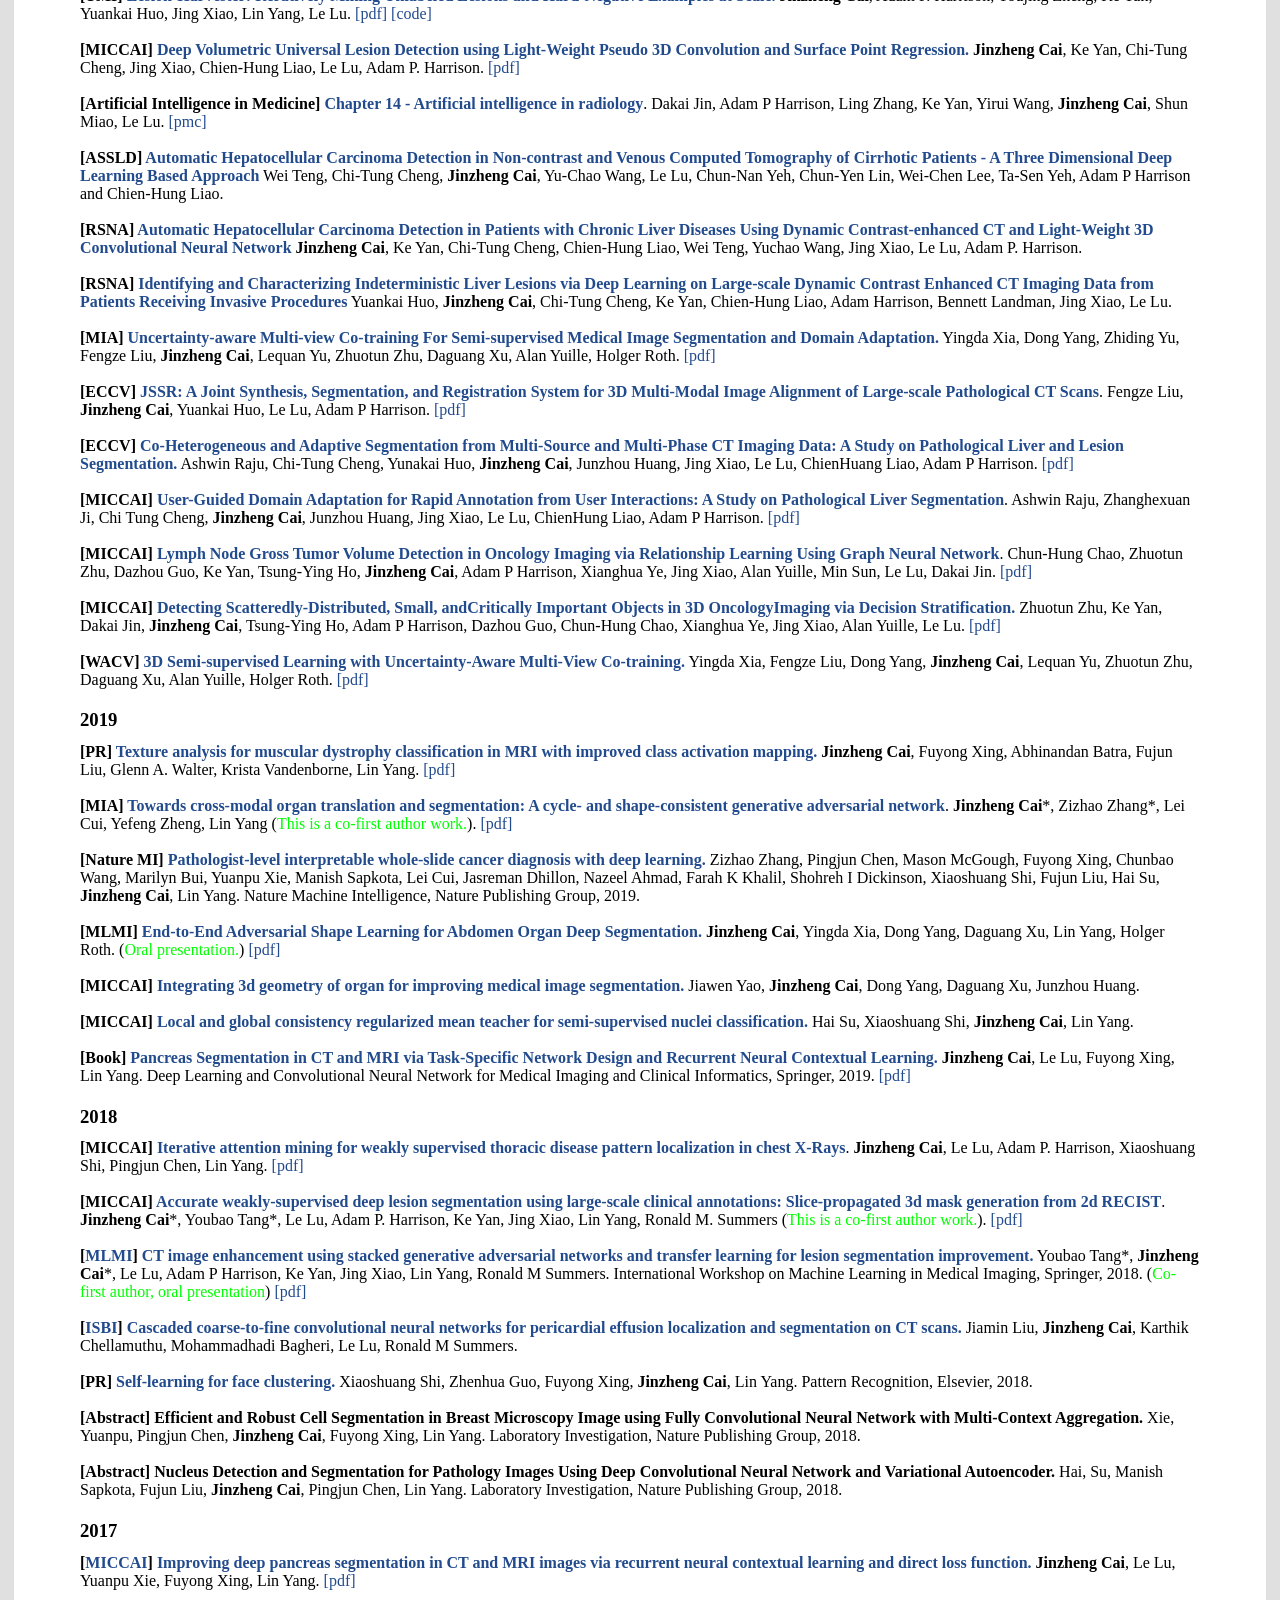
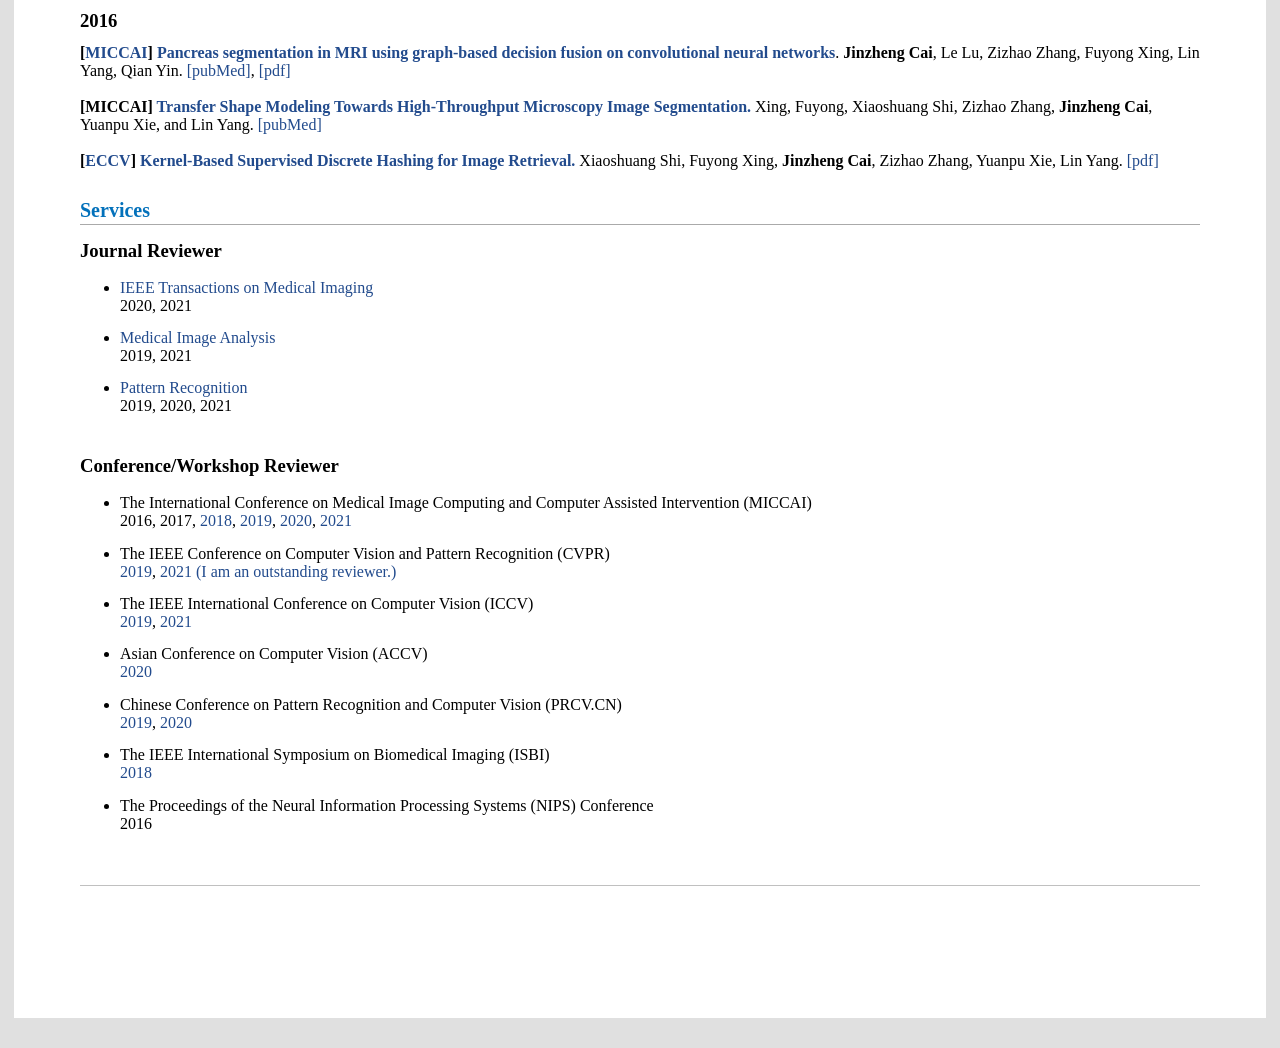
==== commit 8f642824: "updated review info" ====
--- a/index.html
+++ b/index.html
@@ -113,6 +113,7 @@
 scrollbar-arrow-color: #FFD6DA;
 '>
 	<ul>
+		<li>[06/2021 I am an <a href="http://cvpr2021.thecvf.com/node/184">outstanding reviewer</a> of CVPR2021.</li>
 		<li>[06/2021] One co-authored paper, <a href="https://arxiv.org/abs/2105.01828">Universal Lesion Size Measurement</a>, accepted (<font color="#FF0000">acceptance rate 32.7%</font>) by <b>MICCAI2021</b>. Big congratulations to <a href="https://tangyoubao.github.io/">Dr. Youbao Tang</a>.</li>	
 		<li>[06/2021] One co-authored paper, <a href="https://openreview.net/forum?id=0wblcjbC2sN">Interpretable Medical Image Classification</a> is accepted by <b>MIDL2021</b>. Big congratulations to <a href="http://yanke23.com/">Dr. Ke Yan</a>. </li>
 		<li>[05/2021] One second-authored paper, <a href="https://arxiv.org/abs/2105.01218">Weakly-Supervised Universal Lesion Segmentation</a>, accepted (<font color="#FF0000">top 13%, early accept</font>) by <b>MICCAI2021</b>. Big congratulations to <a href="https://tangyoubao.github.io/">Dr. Youbao Tang</a>.</li>	
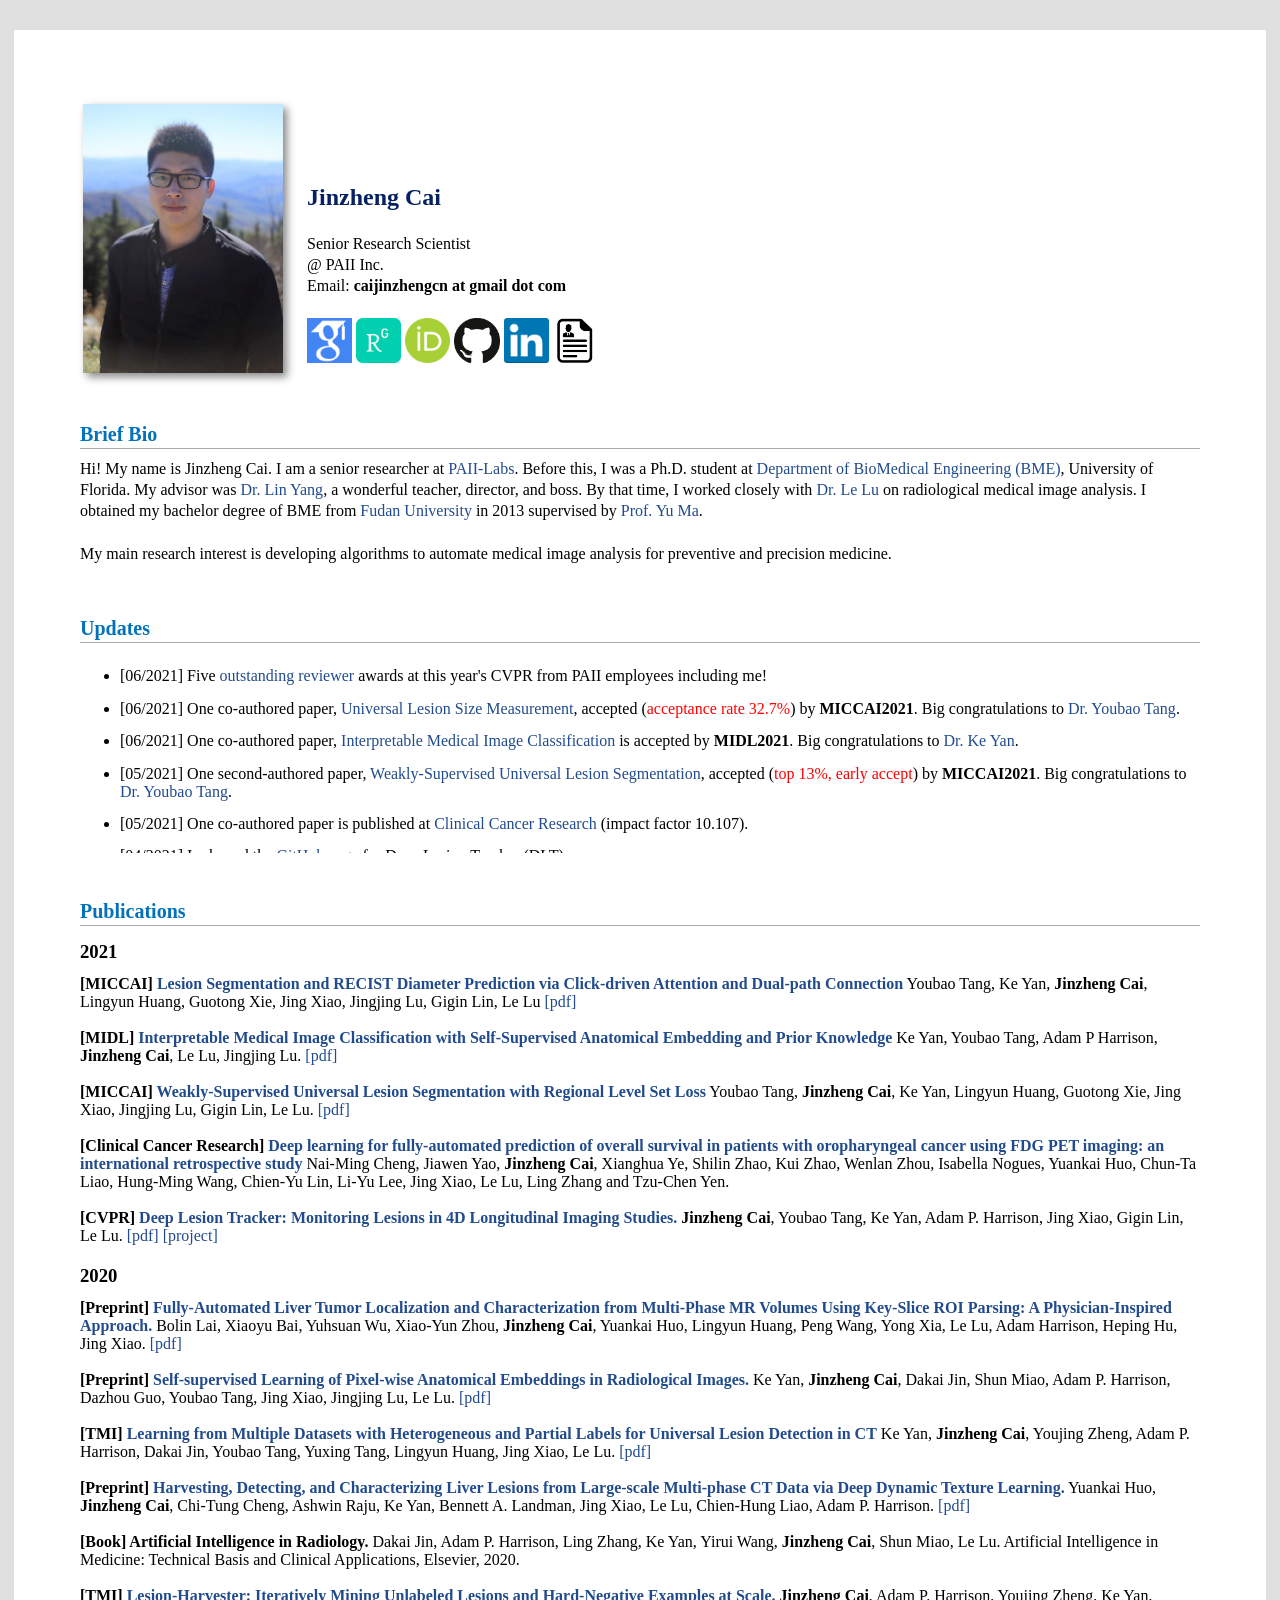
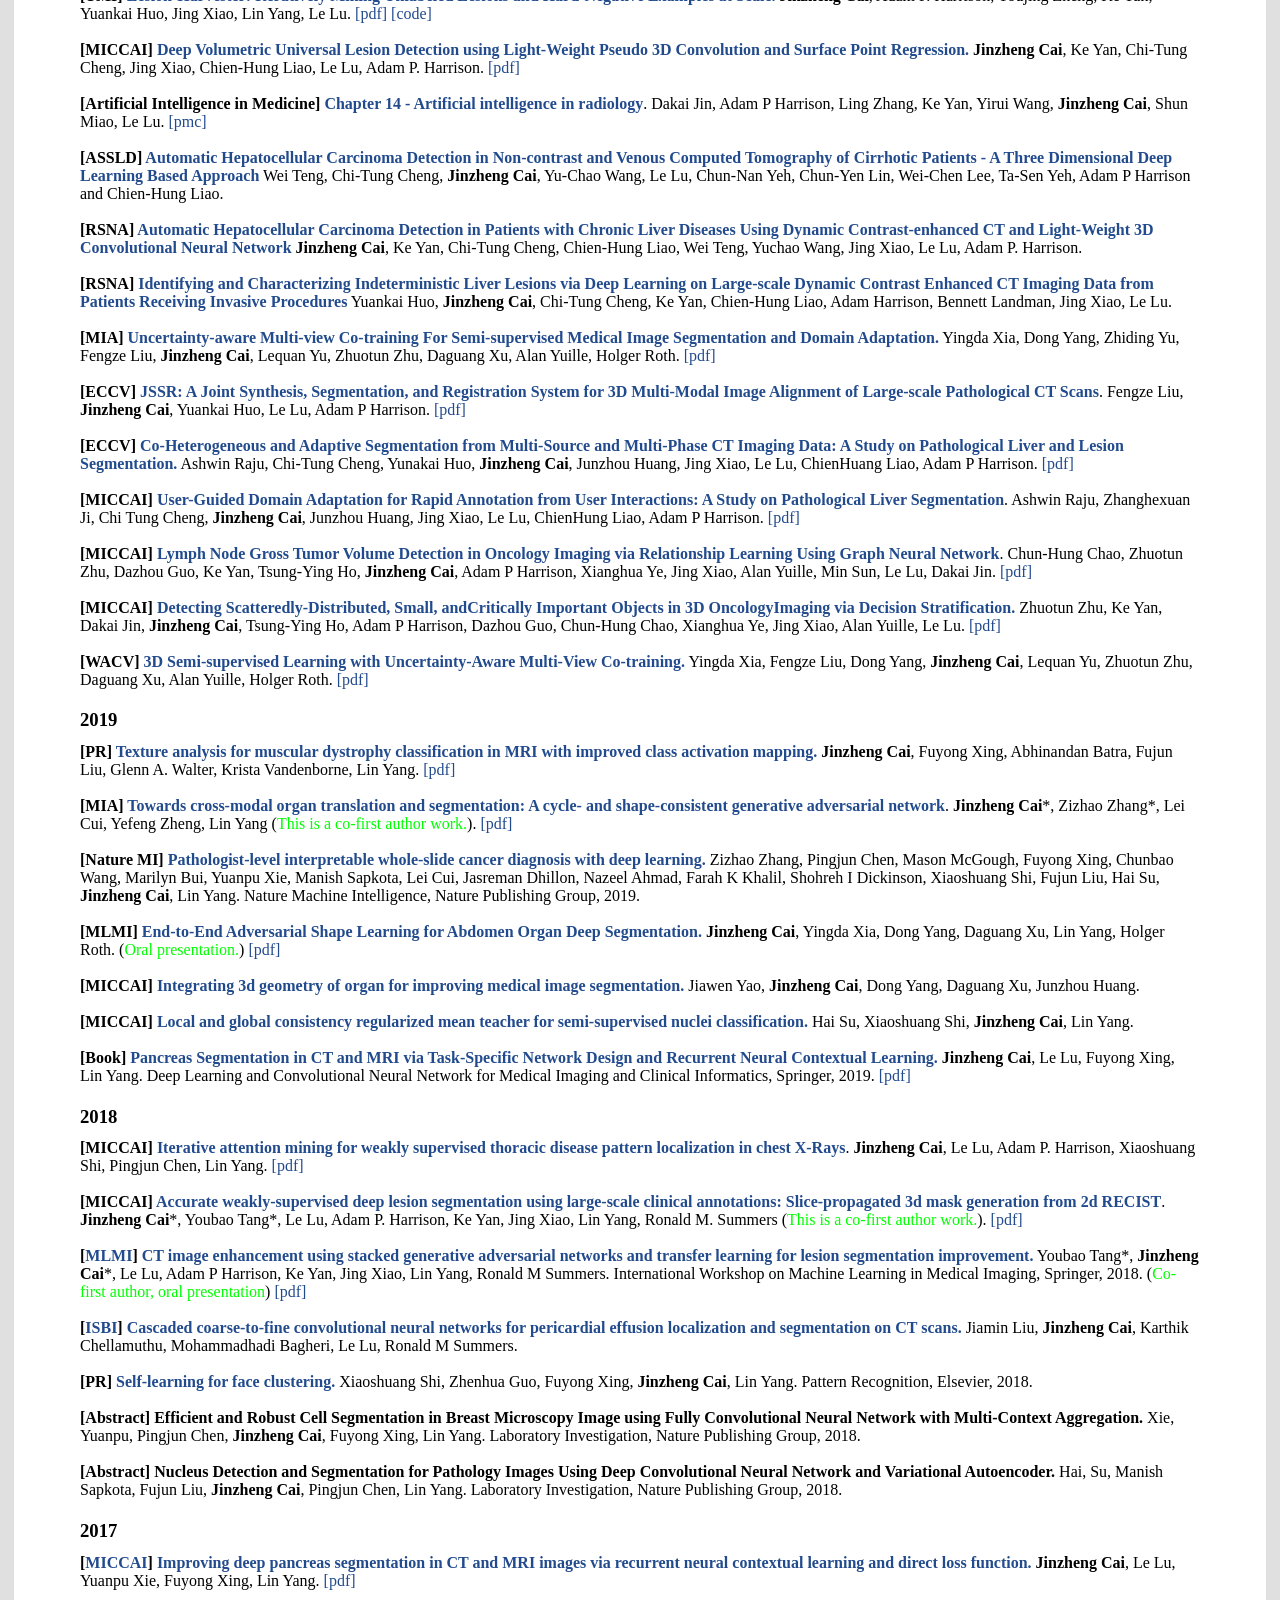
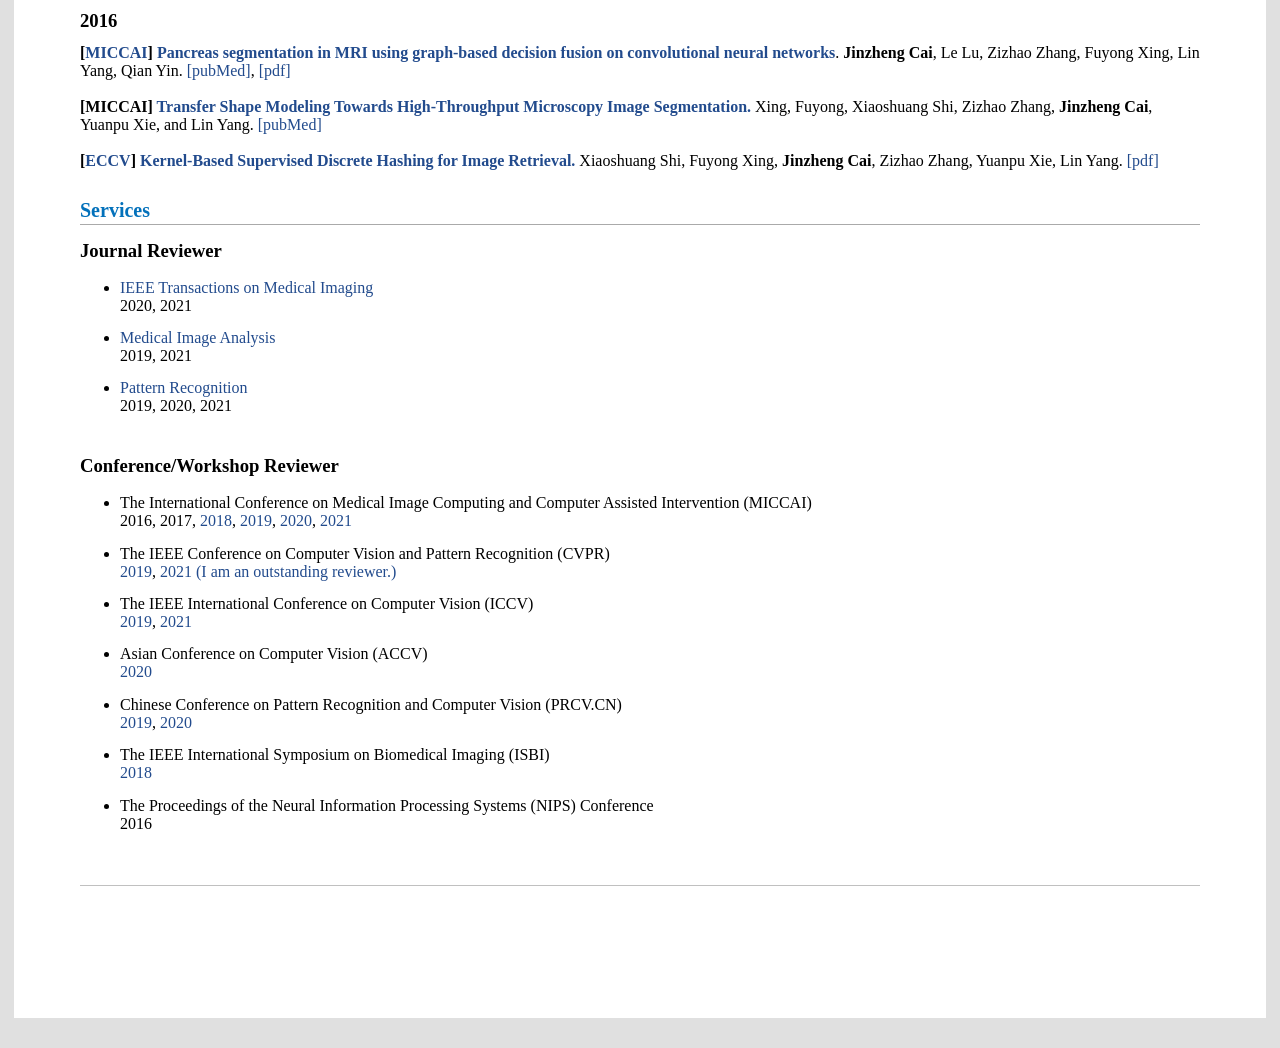
==== commit bcadb6b1: "updated review info" ====
--- a/index.html
+++ b/index.html
@@ -113,7 +113,7 @@
 scrollbar-arrow-color: #FFD6DA;
 '>
 	<ul>
-		<li>[06/2021 I am an <a href="http://cvpr2021.thecvf.com/node/184">outstanding reviewer</a> of CVPR2021.</li>
+		<li>[06/2021] Five <a href="http://cvpr2021.thecvf.com/node/184">outstanding reviewer</a> awards at this year's CVPR from PAII employees including me!</li>
 		<li>[06/2021] One co-authored paper, <a href="https://arxiv.org/abs/2105.01828">Universal Lesion Size Measurement</a>, accepted (<font color="#FF0000">acceptance rate 32.7%</font>) by <b>MICCAI2021</b>. Big congratulations to <a href="https://tangyoubao.github.io/">Dr. Youbao Tang</a>.</li>	
 		<li>[06/2021] One co-authored paper, <a href="https://openreview.net/forum?id=0wblcjbC2sN">Interpretable Medical Image Classification</a> is accepted by <b>MIDL2021</b>. Big congratulations to <a href="http://yanke23.com/">Dr. Ke Yan</a>. </li>
 		<li>[05/2021] One second-authored paper, <a href="https://arxiv.org/abs/2105.01218">Weakly-Supervised Universal Lesion Segmentation</a>, accepted (<font color="#FF0000">top 13%, early accept</font>) by <b>MICCAI2021</b>. Big congratulations to <a href="https://tangyoubao.github.io/">Dr. Youbao Tang</a>.</li>	
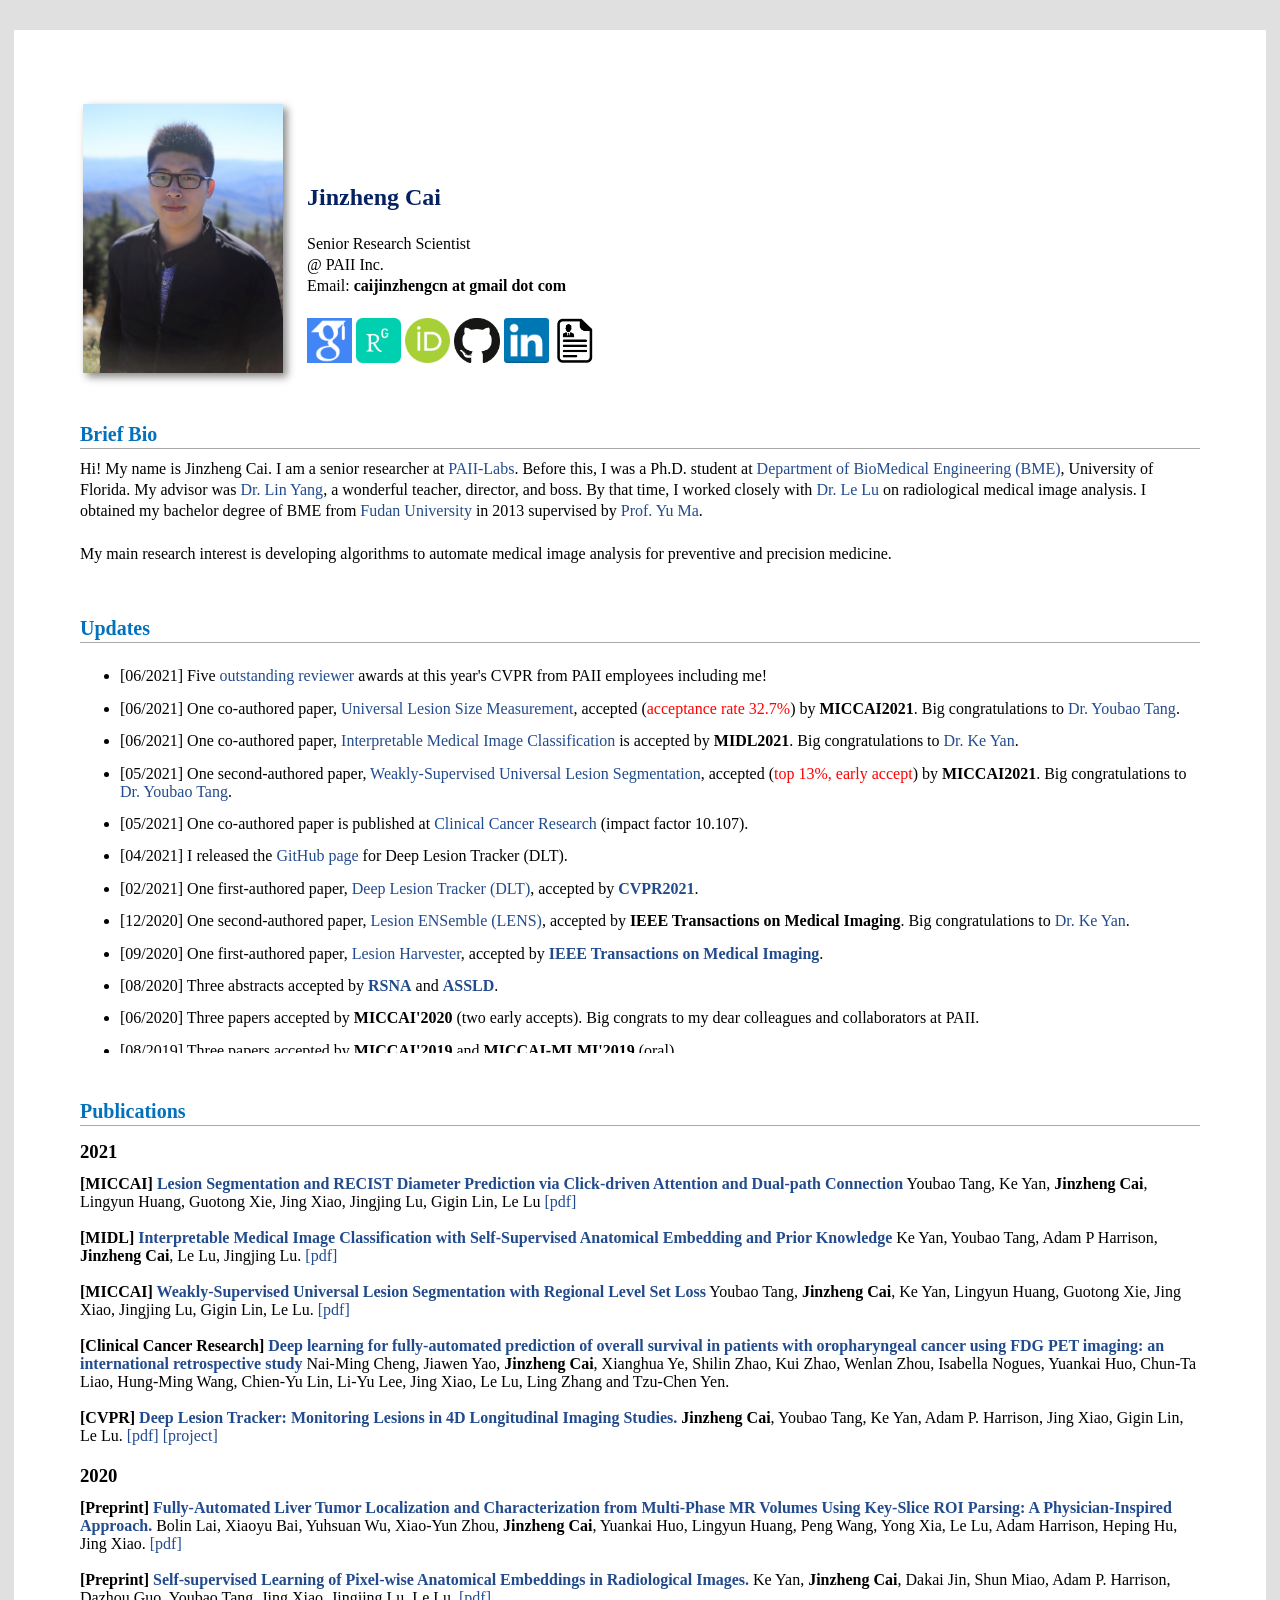
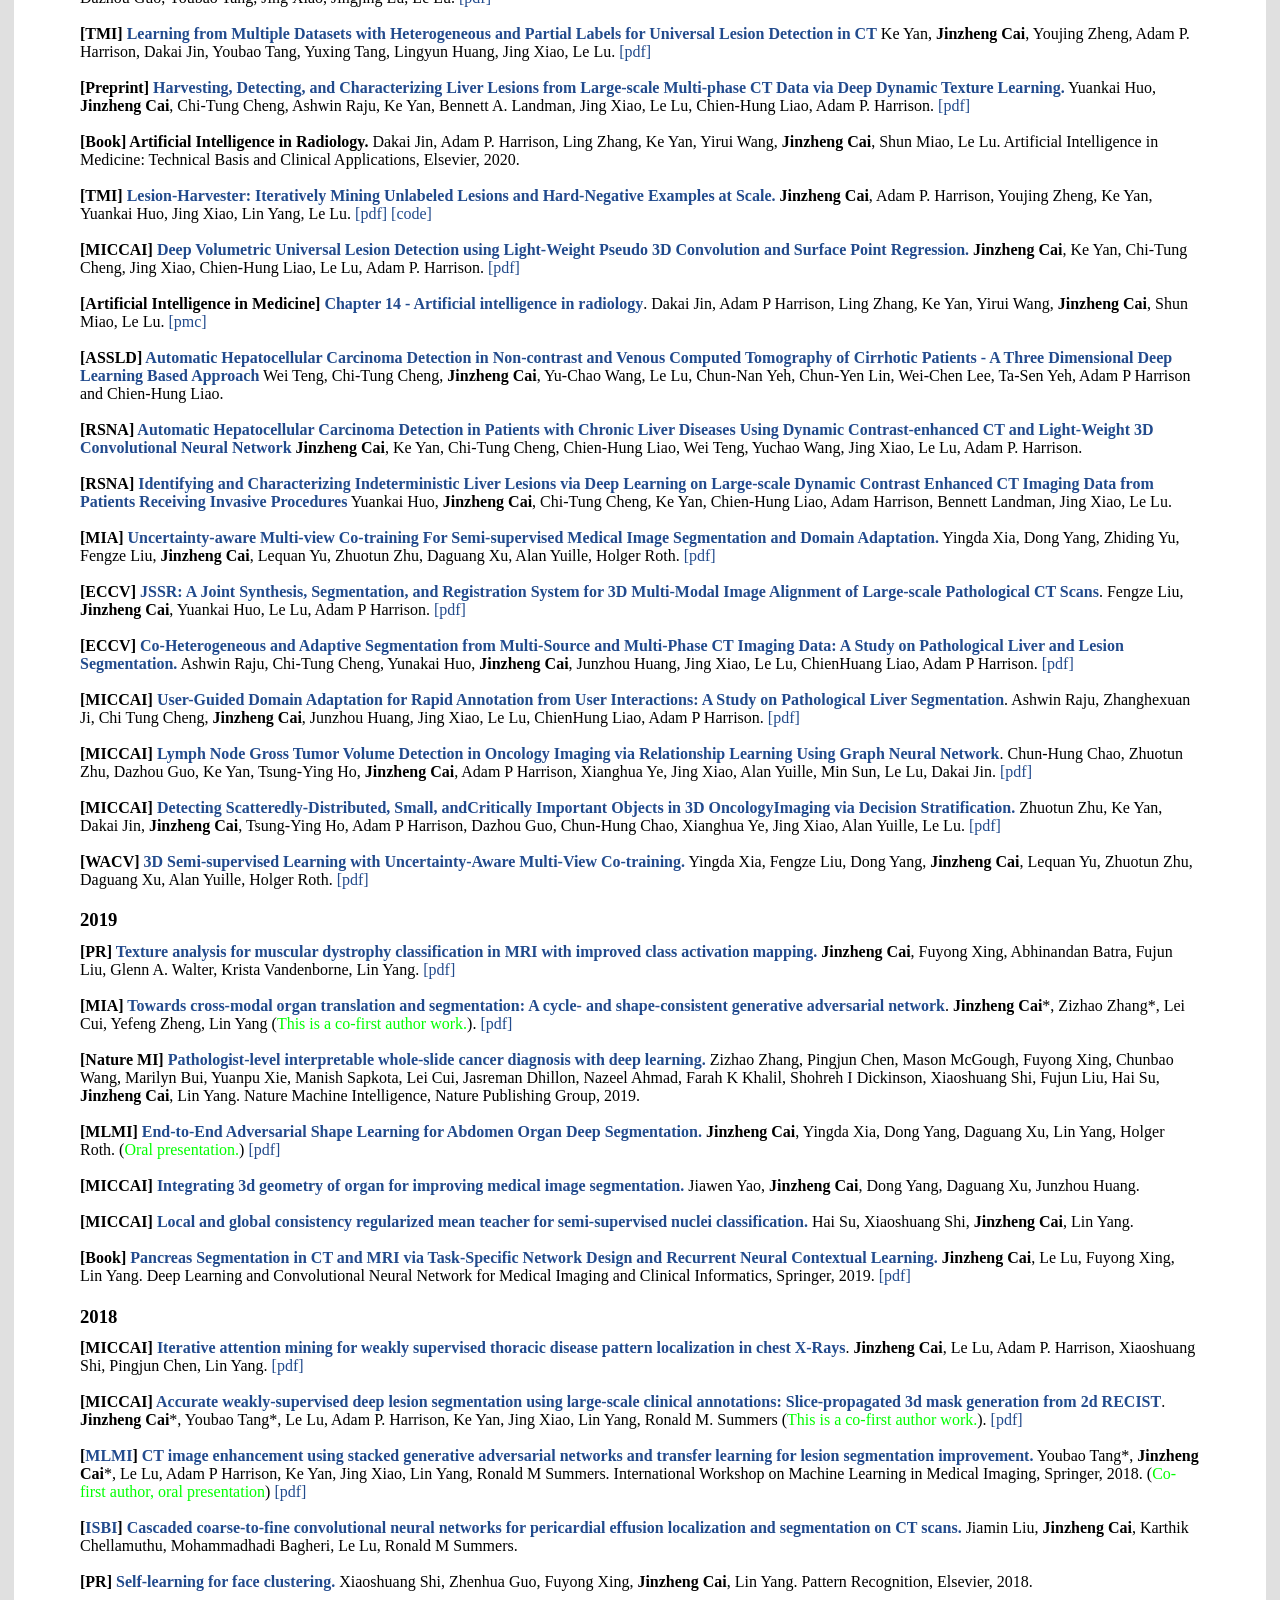
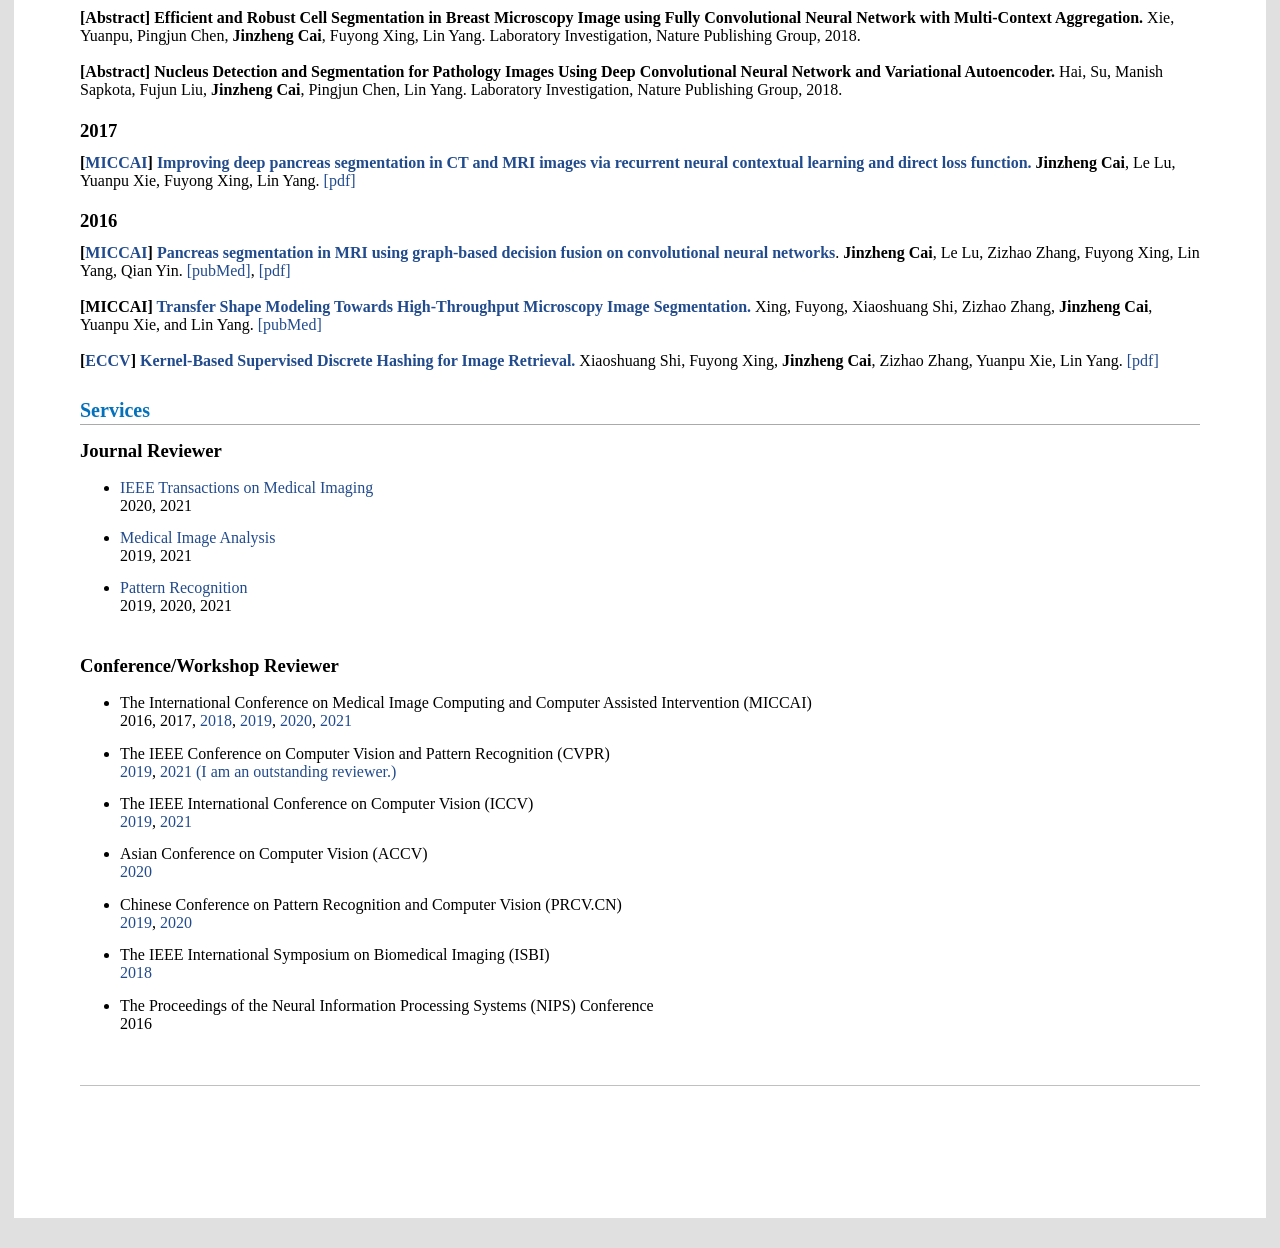
==== commit 5c1b7098: "enlarge the height of the billbard" ====
--- a/index.html
+++ b/index.html
@@ -101,7 +101,7 @@
 color: #000000; 
 background-color: #ffffff; 
 border: solid 0px #000000; 
-height: 200px; 
+height: 400px; 
 margin-right: 1px;
 overflow: scroll; 
 scrollbar-face-color: #889B9F;
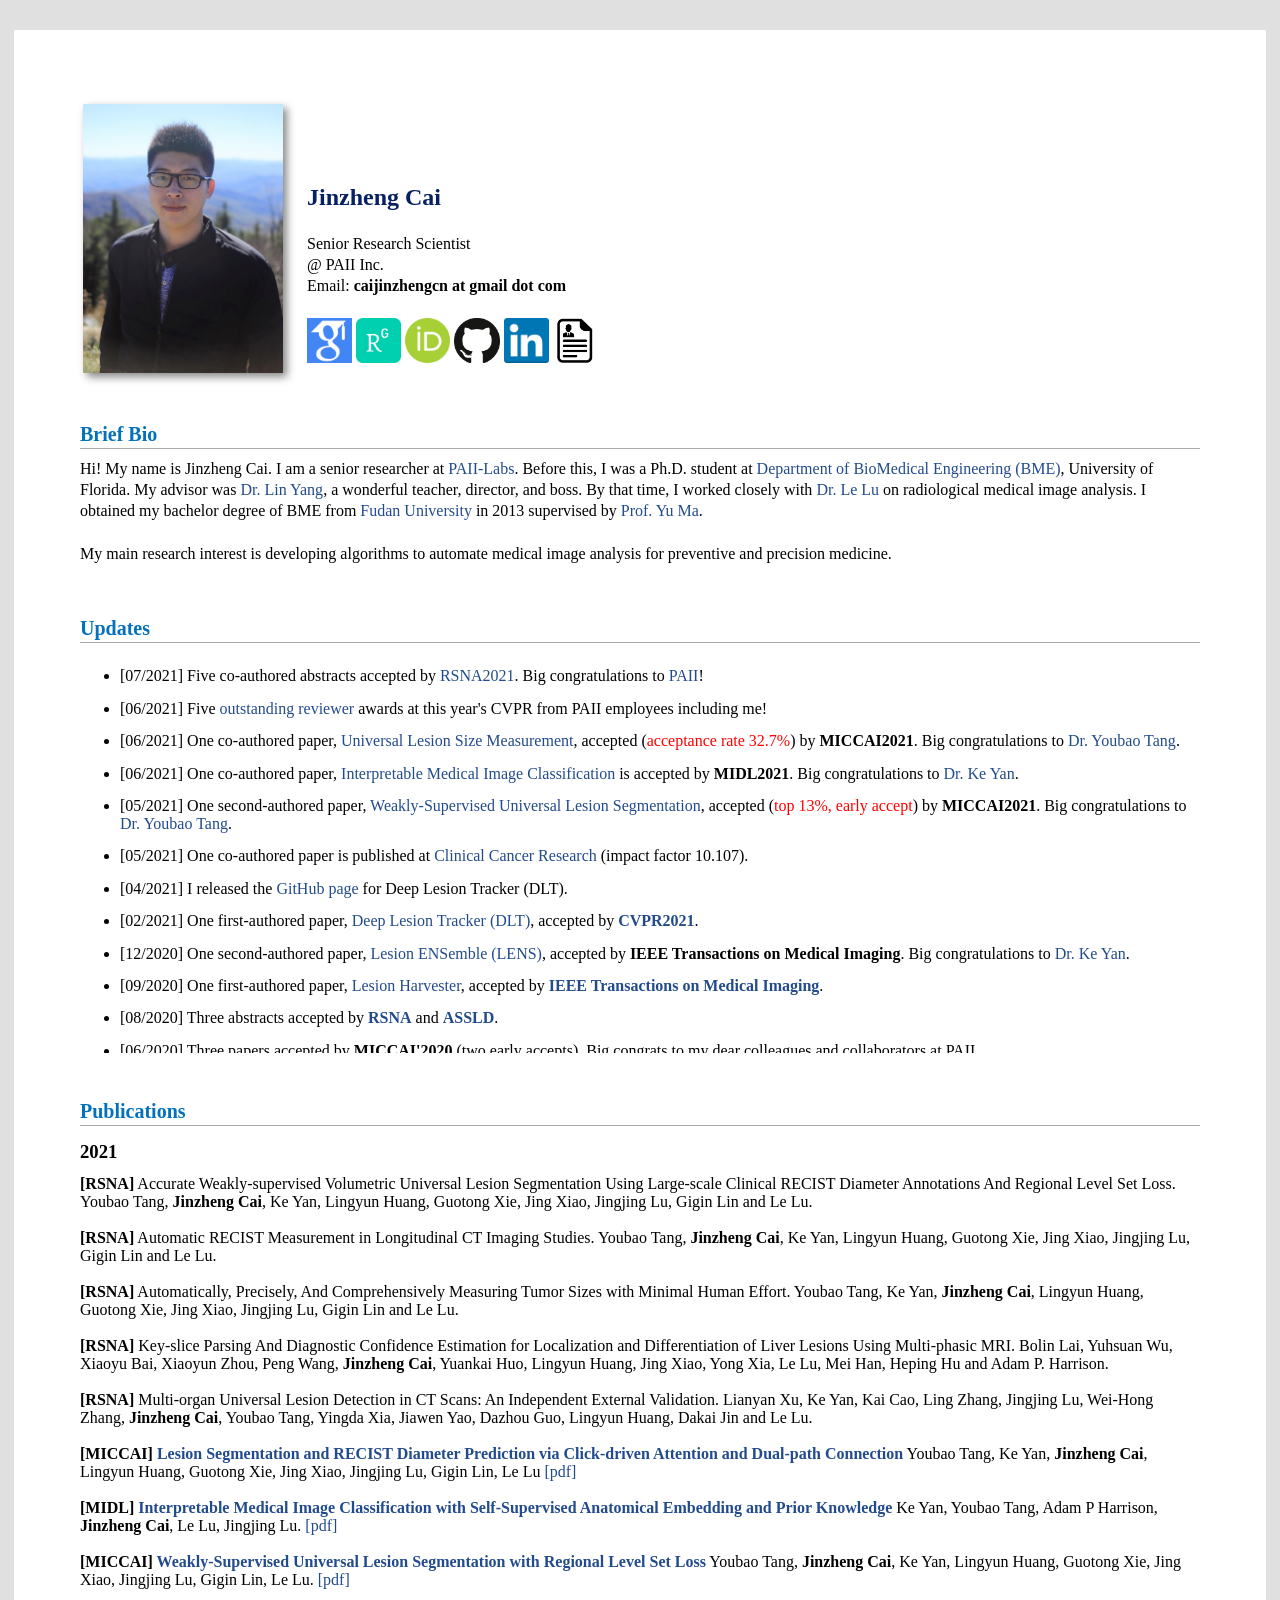
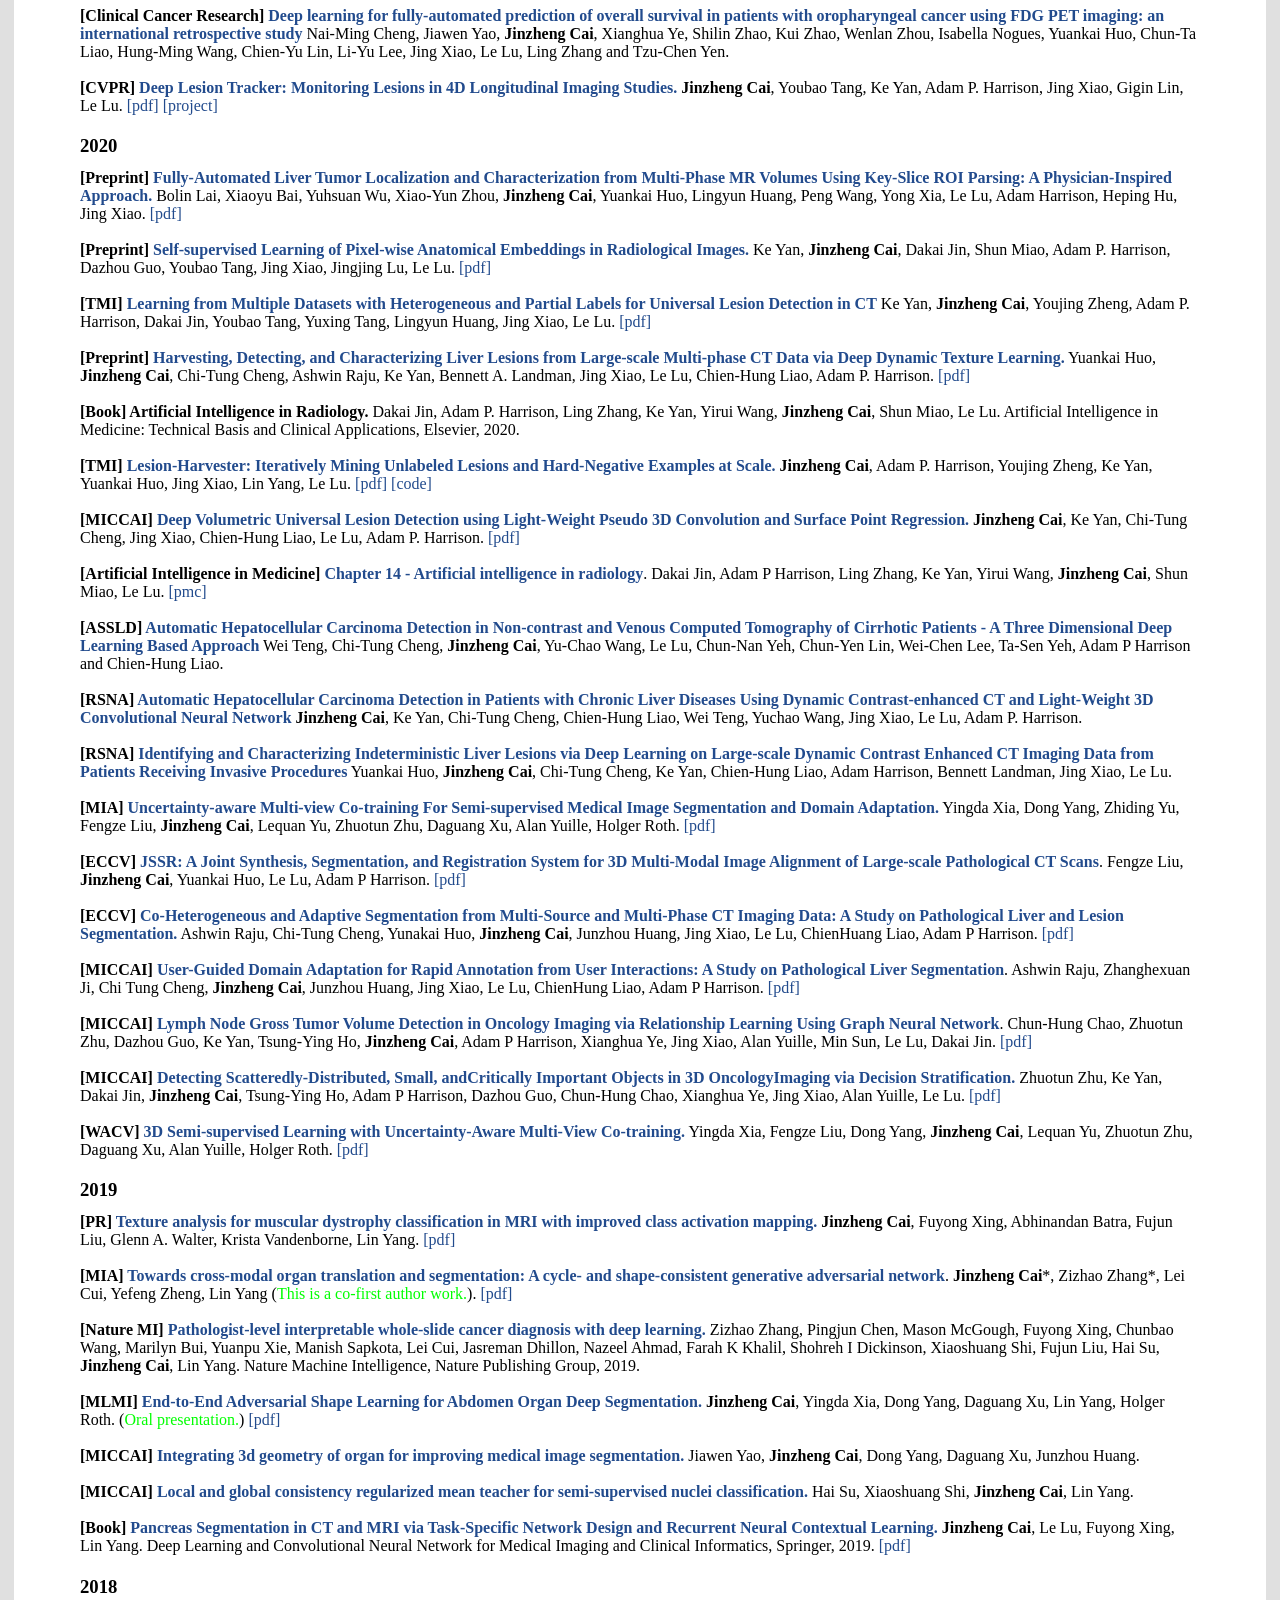
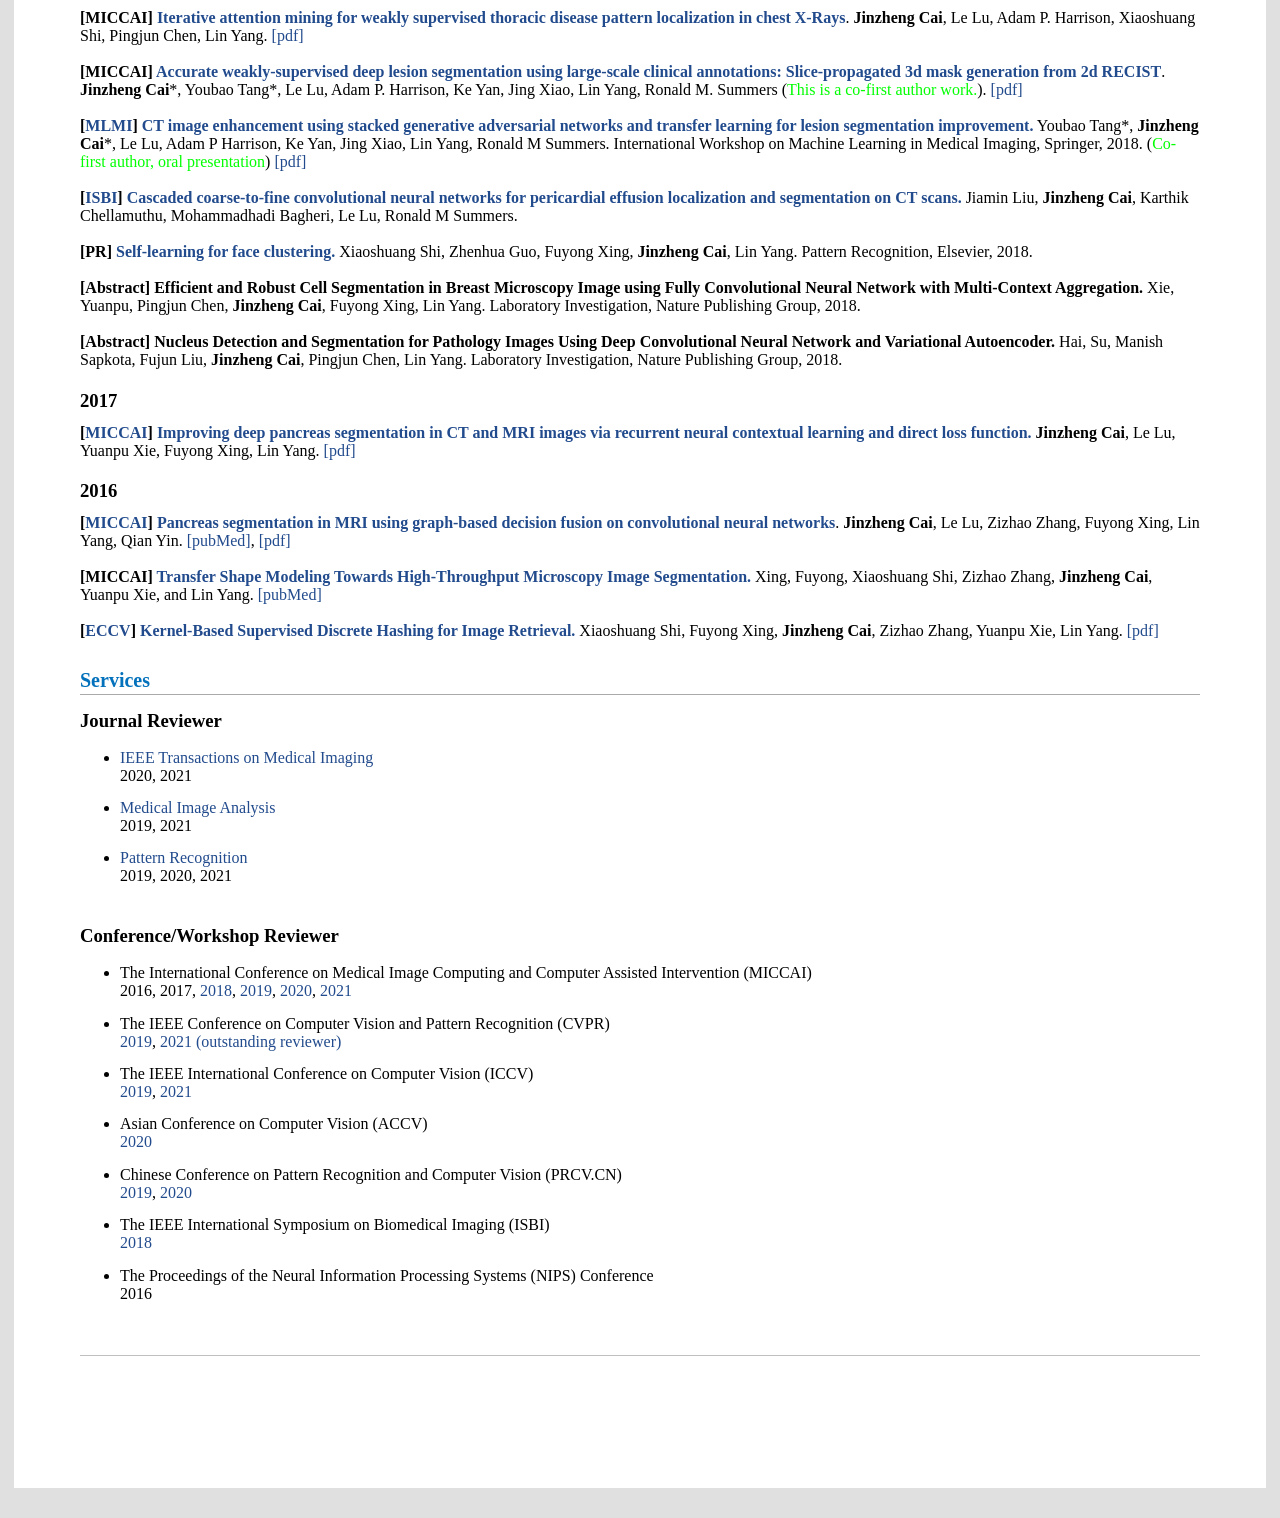
==== commit 86bc990f: "JIM: updated with RSNA2021" ====
--- a/index.html
+++ b/index.html
@@ -113,6 +113,7 @@
 scrollbar-arrow-color: #FFD6DA;
 '>
 	<ul>
+		<li>[07/2021] Five co-authored abstracts accepted by <a href="https://www.rsna.org/annual-meeting">RSNA2021</a>. Big congratulations to <a href="http://www.paii-labs.com/">PAII</a>!</li>
 		<li>[06/2021] Five <a href="http://cvpr2021.thecvf.com/node/184">outstanding reviewer</a> awards at this year's CVPR from PAII employees including me!</li>
 		<li>[06/2021] One co-authored paper, <a href="https://arxiv.org/abs/2105.01828">Universal Lesion Size Measurement</a>, accepted (<font color="#FF0000">acceptance rate 32.7%</font>) by <b>MICCAI2021</b>. Big congratulations to <a href="https://tangyoubao.github.io/">Dr. Youbao Tang</a>.</li>	
 		<li>[06/2021] One co-authored paper, <a href="https://openreview.net/forum?id=0wblcjbC2sN">Interpretable Medical Image Classification</a> is accepted by <b>MIDL2021</b>. Big congratulations to <a href="http://yanke23.com/">Dr. Ke Yan</a>. </li>
@@ -136,6 +137,16 @@
 <br>
 <h2><font color="#0371BB">Publications</font></h2>
 <h3><font color="#000000"><b>2021</b></font></h3>
+	<b>[RSNA]</b> Accurate Weakly-supervised Volumetric Universal Lesion Segmentation Using Large-scale Clinical RECIST Diameter Annotations And Regional Level Set Loss. Youbao Tang, <b>Jinzheng Cai</b>, Ke Yan, Lingyun Huang, Guotong Xie, Jing Xiao, Jingjing Lu, Gigin Lin and Le Lu.
+	<br><br>
+	<b>[RSNA]</b> Automatic RECIST Measurement in Longitudinal CT Imaging Studies. Youbao Tang, <b>Jinzheng Cai</b>, Ke Yan, Lingyun Huang, Guotong Xie, Jing Xiao, Jingjing Lu, Gigin Lin and Le Lu.
+	<br><br>
+	<b>[RSNA]</b> Automatically, Precisely, And Comprehensively Measuring Tumor Sizes with Minimal Human Effort. Youbao Tang, Ke Yan, <b>Jinzheng Cai</b>, Lingyun Huang, Guotong Xie, Jing Xiao, Jingjing Lu, Gigin Lin and Le Lu.
+	<br><br>
+	<b>[RSNA]</b> Key-slice Parsing And Diagnostic Confidence Estimation for Localization and Differentiation of Liver Lesions Using Multi-phasic MRI. Bolin Lai, Yuhsuan Wu, Xiaoyu Bai, Xiaoyun Zhou, Peng Wang, <b>Jinzheng Cai</b>, Yuankai Huo, Lingyun Huang, Jing Xiao, Yong Xia, Le Lu, Mei Han, Heping Hu and Adam P. Harrison.
+	<br><br>
+	<b>[RSNA]</b> Multi-organ Universal Lesion Detection in CT Scans: An Independent External Validation. Lianyan Xu, Ke Yan, Kai Cao, Ling Zhang, Jingjing Lu, Wei-Hong Zhang, <b>Jinzheng Cai</b>, Youbao Tang, Yingda Xia, Jiawen Yao, Dazhou Guo, Lingyun Huang, Dakai Jin and Le Lu.
+	<br><br>
 	<b>[MICCAI] <a href="https://arxiv.org/abs/2105.01828">Lesion Segmentation and RECIST Diameter Prediction via Click-driven Attention and Dual-path Connection</a></b> Youbao Tang, Ke Yan, <b>Jinzheng Cai</b>, Lingyun Huang, Guotong Xie, Jing Xiao, Jingjing Lu, Gigin Lin, Le Lu <a href="https://arxiv.org/pdf/2105.01828.pdf">[pdf]</a>
 	<br><br>
 	<b>[MIDL] <a href="https://openreview.net/forum?id=0wblcjbC2sN">Interpretable Medical Image Classification with Self-Supervised Anatomical Embedding and Prior Knowledge</a></b> Ke Yan, Youbao Tang, Adam P Harrison, <b>Jinzheng Cai</b>, Le Lu, Jingjing Lu. <a href="https://openreview.net/pdf?id=0wblcjbC2sN">[pdf]</a>
@@ -256,7 +267,7 @@
 		</li>
 		<li>
 			The IEEE Conference on Computer Vision and Pattern Recognition (CVPR) <br> 
-			<a href="http://cvpr2019.thecvf.com/">2019</a>, <a href="http://cvpr2021.thecvf.com">2021</a> <a href="http://cvpr2021.thecvf.com/node/184">(I am an outstanding reviewer.)</a>
+			<a href="http://cvpr2019.thecvf.com/">2019</a>, <a href="http://cvpr2021.thecvf.com">2021</a> <a href="http://cvpr2021.thecvf.com/node/184">(outstanding reviewer)</a>
 		</li>
 		<li>
 			The IEEE International Conference on Computer Vision (ICCV) <br> 
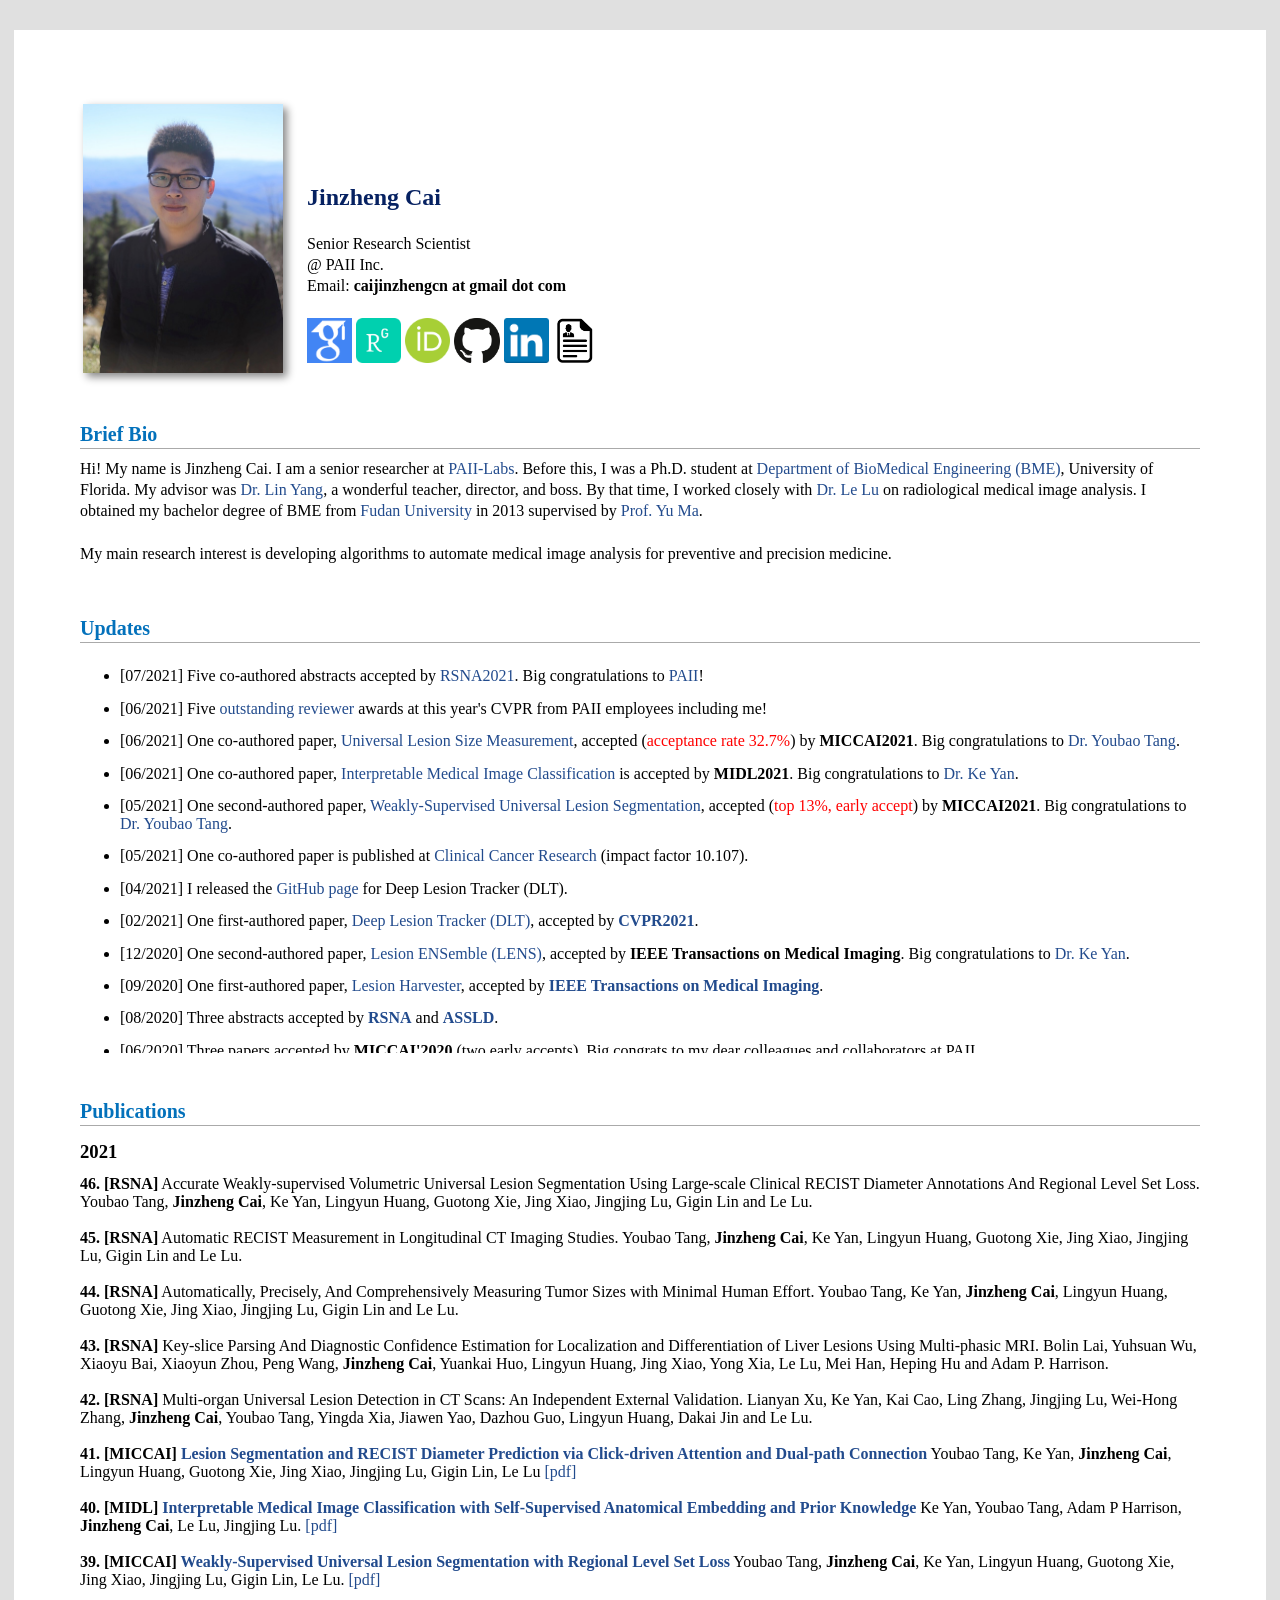
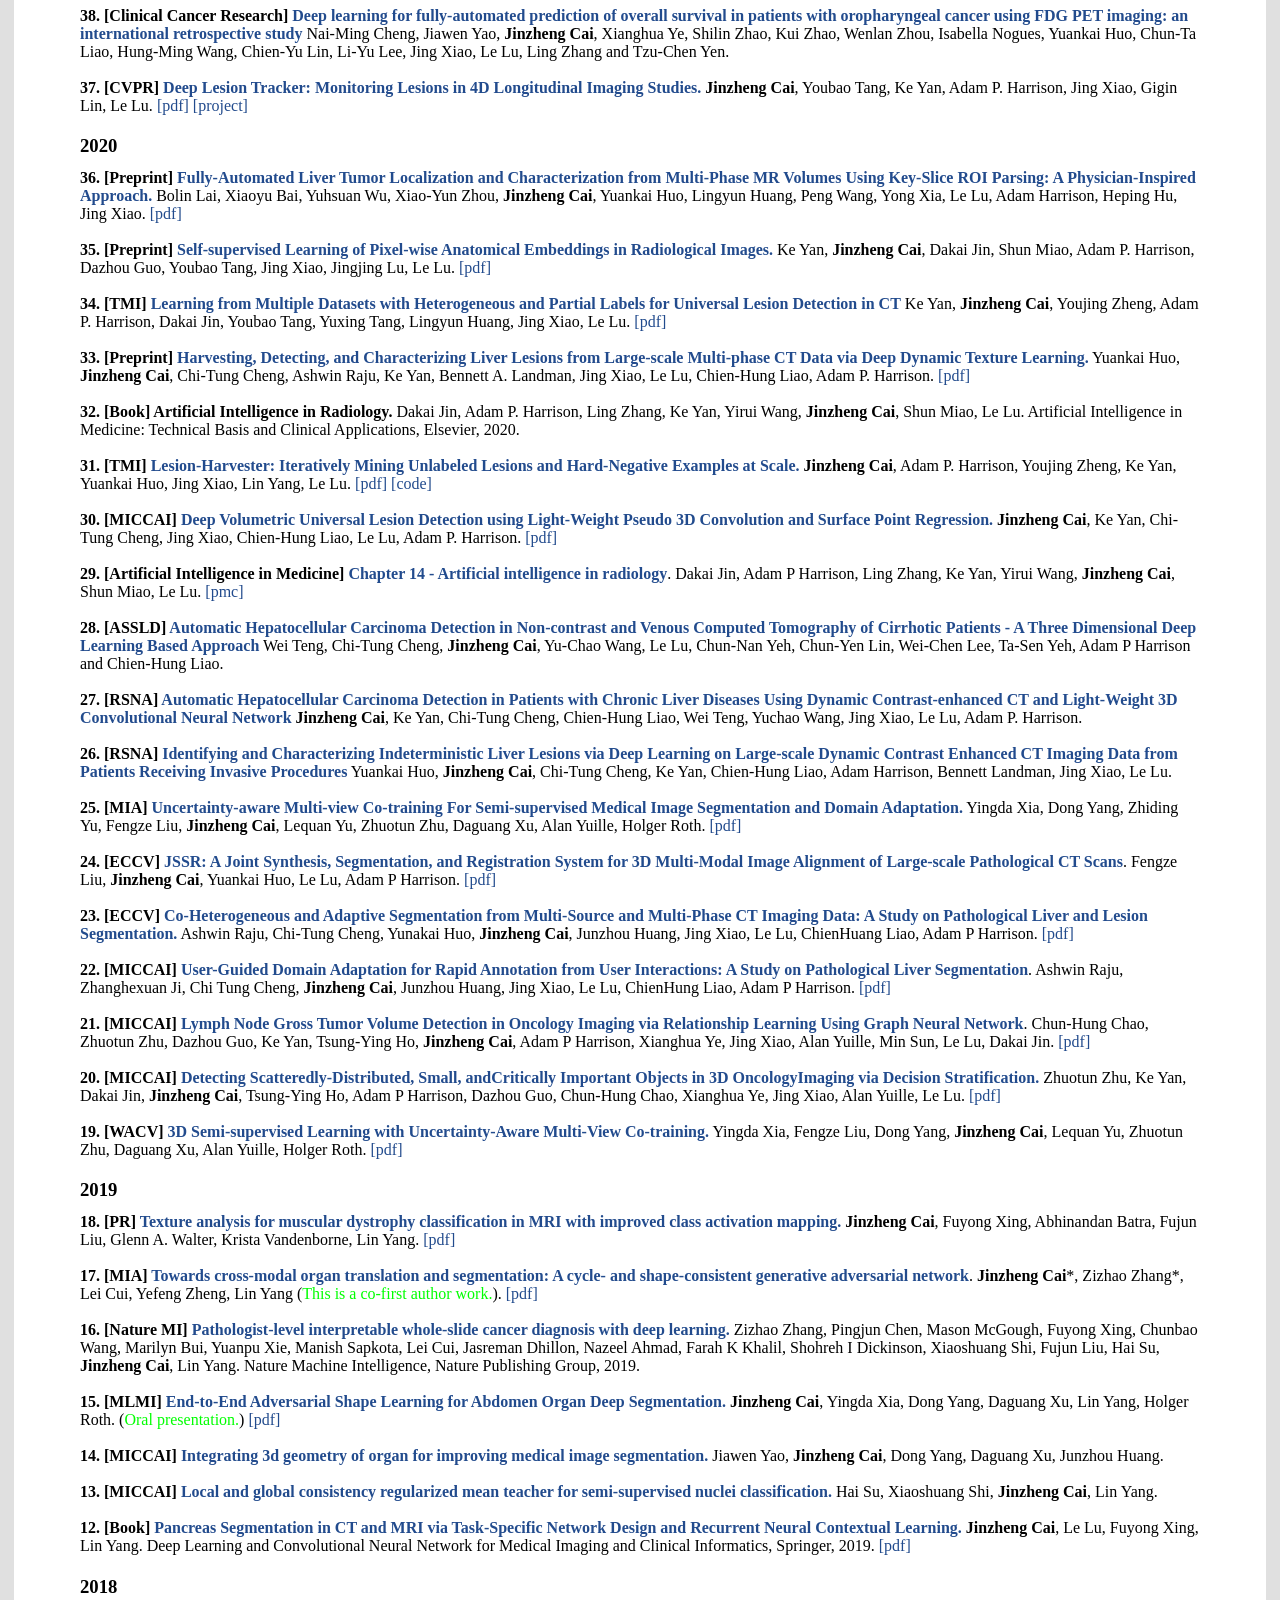
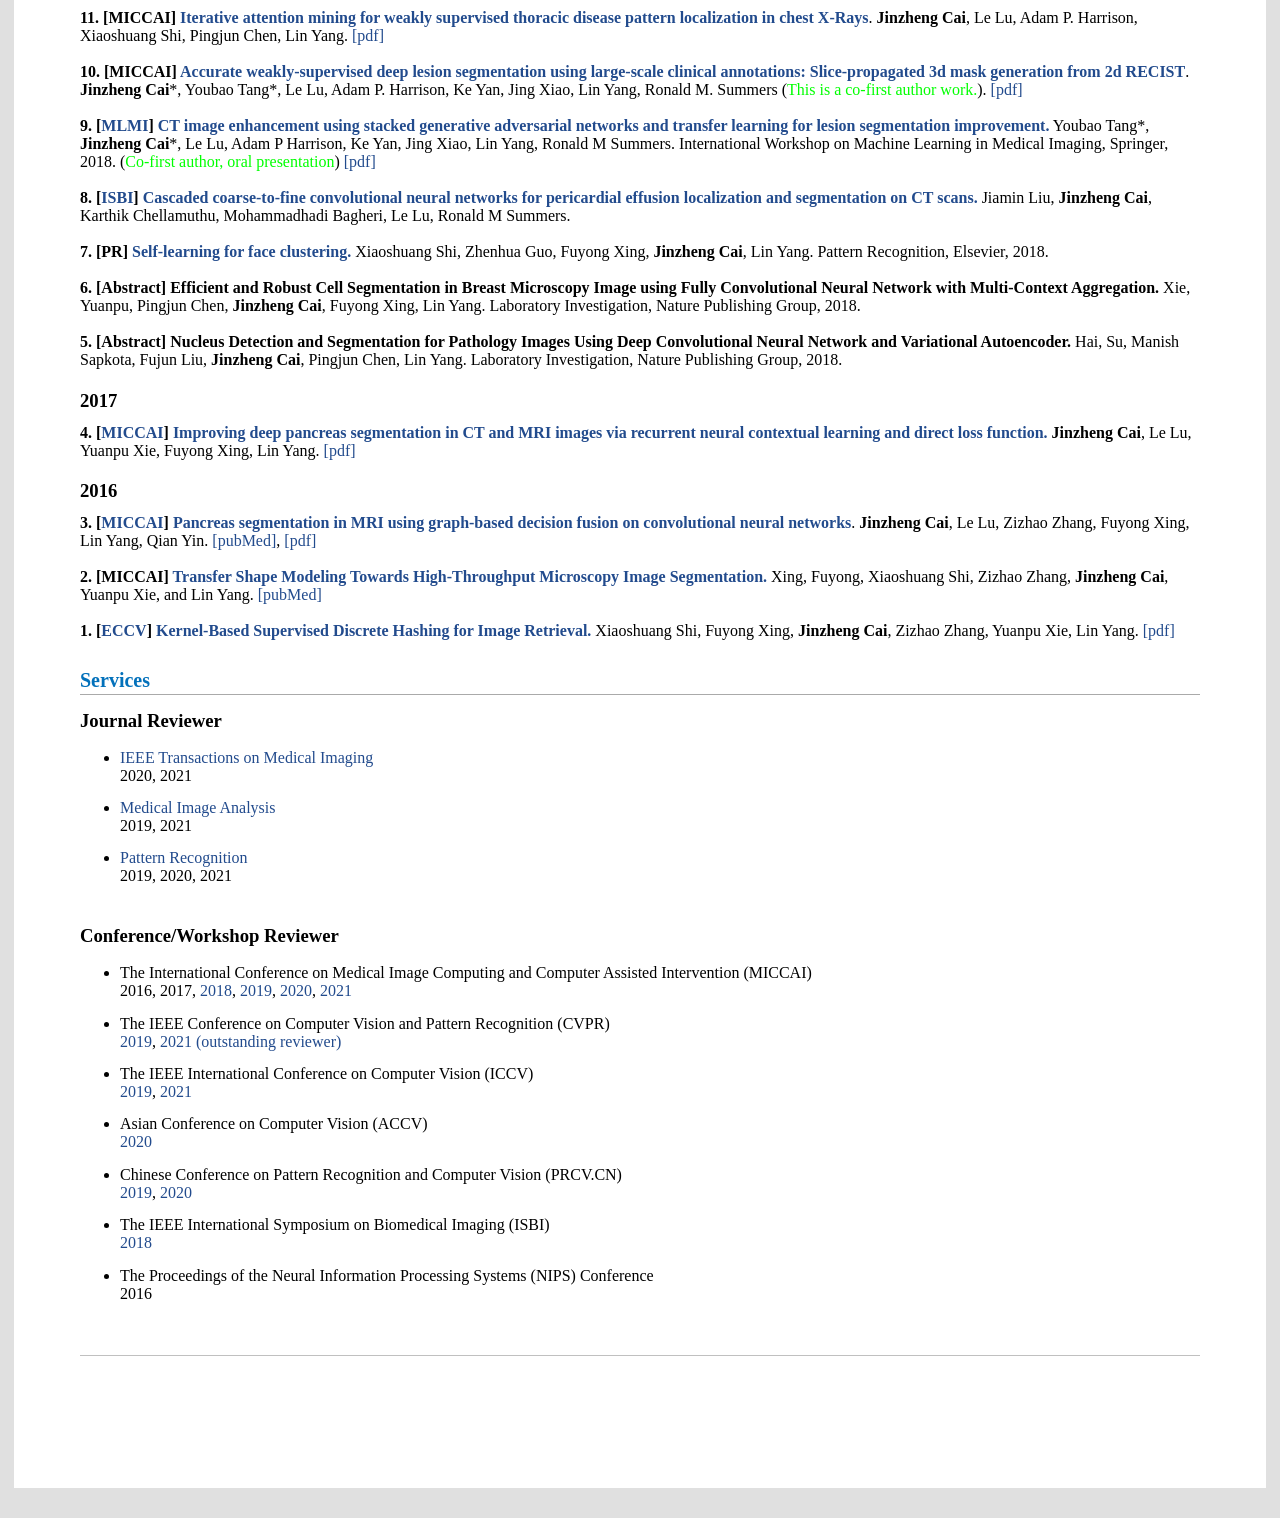
==== commit 22db8a2e: "JIM: added numbers" ====
--- a/index.html
+++ b/index.html
@@ -2,33 +2,33 @@
 <html xmlns="http://www.w3.org/1999/xhtml" xml:lang="en">
 
 <head>
-	<meta name="author" content="Jinzheng Cai" /> 
-	<meta name="keyworkds" content="Jinzheng Cai, Homepage" />
-	<meta name="description" content="Homepage of Jinzheng Cai" /> 
-	<meta name="viewport" content="width=device-width, initial-scale=1.0" />
-	<meta name="google-site-verification" content="MoR9-zmnPM1LMkTPIjp1GhWG192L2Yv8wTwtZGUqXVM" />
-	<meta http-equiv="Content-Type" content="text/html; charset=UTF-8">
-	<meta name="google-site-verification" content="hRWbpxG41y_dQCgyn9ixgd180Bz3c8Z8zBkN8ItnNB8" />
-
-	<link rel="stylesheet" href="./datafiles/jemdoc.css" type="text/css">
-	<title>Jinzheng Cai-Home Page</title>
-
-	<script type="text/javascript" async="" src="./datafiles/ga.js"></script>
-	<script type="text/javascript" async="" src="./datafiles/map.js"></script>
-	<script type="text/javascript">
-		var _gaq = _gaq || [];
-		_gaq.push(['_setAccount', 'UA-39824124-1']);
-		_gaq.push(['_trackPageview']);
-
-		(function() {
-			var ga = document.createElement('script'); ga.type = 'text/javascript'; ga.async = true;
-			ga.src = ('https:' == document.location.protocol ? 'https://ssl' : 'http://www') + '.google-analytics.com/ga.js';
-			var s = document.getElementsByTagName('script')[0]; s.parentNode.insertBefore(ga, s);
-		})();
-	</script>
-	
-	<!-- <div><style>*{font-family:undefined,sans-serif!important;}</style></div> -->
-	<script type="text/javascript" src="./datafiles/jquery.min.js"></script>
+    <meta name="author" content="Jinzheng Cai" /> 
+    <meta name="keyworkds" content="Jinzheng Cai, Homepage" />
+    <meta name="description" content="Homepage of Jinzheng Cai" /> 
+    <meta name="viewport" content="width=device-width, initial-scale=1.0" />
+    <meta name="google-site-verification" content="MoR9-zmnPM1LMkTPIjp1GhWG192L2Yv8wTwtZGUqXVM" />
+    <meta http-equiv="Content-Type" content="text/html; charset=UTF-8">
+    <meta name="google-site-verification" content="hRWbpxG41y_dQCgyn9ixgd180Bz3c8Z8zBkN8ItnNB8" />
+
+    <link rel="stylesheet" href="./datafiles/jemdoc.css" type="text/css">
+    <title>Jinzheng Cai-Home Page</title>
+
+    <script type="text/javascript" async="" src="./datafiles/ga.js"></script>
+    <script type="text/javascript" async="" src="./datafiles/map.js"></script>
+    <script type="text/javascript">
+        var _gaq = _gaq || [];
+        _gaq.push(['_setAccount', 'UA-39824124-1']);
+        _gaq.push(['_trackPageview']);
+
+        (function() {
+            var ga = document.createElement('script'); ga.type = 'text/javascript'; ga.async = true;
+            ga.src = ('https:' == document.location.protocol ? 'https://ssl' : 'http://www') + '.google-analytics.com/ga.js';
+            var s = document.getElementsByTagName('script')[0]; s.parentNode.insertBefore(ga, s);
+        })();
+    </script>
+    
+    <!-- <div><style>*{font-family:undefined,sans-serif!important;}</style></div> -->
+    <script type="text/javascript" src="./datafiles/jquery.min.js"></script>
 </head>
 
 <body data-feedly-mini="yes">
@@ -38,59 +38,59 @@
 <br><br>
 
 <table>
-	<tbody>
-		<tr>
-			<td rowspan="1">
-				<img src="./images/selfie.jpeg" border="0" width="200" align="right" style="box-shadow: 4px 4px 8px #888; margin-right:20px; margin-top: 0px"><br>
-			</td>
-
-			<td valign="bottom">
-				<div id="toptitle">
-					<h1><font size="5" color="#062161">Jinzheng Cai</font> &nbsp; </h1>
-					<h1></h1>
-				</div>
-
-				<p> 
-					<font size="3">
-						Senior Research Scientist <br>
-						@ PAII Inc. <br>
-						Email: <b>caijinzhengcn at gmail dot com</b> <br>
-					</font> 
-					<br>
-					<a href="https://scholar.google.com/citations?user=CMvKurQAAAAJ&hl=en" data-toggle="tooltip" title="Google Scholar" target="_blank">
-						<img src="images/icons/google_scholar.png" height="45px">
-					</a> 
-					<a href="https://www.researchgate.net/profile/Jinzheng_Cai" data-toggle="tooltip" title="Research Gate" target="_blank">
-						<img src="images/icons/researchgate.png" height="45px">
-					</a>
-					<a href="https://orcid.org/0000-0002-7614-4524" data-toggle="tooltip" title="ORCiD" target="_blank">
-						<img src="images/icons/orcid.png" height="45px">
-					</a>
-					<a href="https://github.com/JimmyCai91" data-toggle="tooltip" title="GitHub" target="_blank">
-						<img src="images/icons/github.png" height="45px">
-					</a>
-					<a href="https://www.linkedin.com/in/jinzheng-cai-108ba316b/" data-toggle="tooltip" title="Linkedin" target="_blank">
-						<img src="images/icons/linkedin.png" height="45px">
-					</a>
-					<a href="./pdfs/Resume.pdf" data-toggle="tooltip" title="CV" target="_blank">
-						<img src="images/icons/resume.png" height="45px">
-					</a>
-				</p>
-
-			</td>
-		</tr>
-	</tbody>
+    <tbody>
+        <tr>
+            <td rowspan="1">
+                <img src="./images/selfie.jpeg" border="0" width="200" align="right" style="box-shadow: 4px 4px 8px #888; margin-right:20px; margin-top: 0px"><br>
+            </td>
+
+            <td valign="bottom">
+                <div id="toptitle">
+                    <h1><font size="5" color="#062161">Jinzheng Cai</font> &nbsp; </h1>
+                    <h1></h1>
+                </div>
+
+                <p> 
+                    <font size="3">
+                        Senior Research Scientist <br>
+                        @ PAII Inc. <br>
+                        Email: <b>caijinzhengcn at gmail dot com</b> <br>
+                    </font> 
+                    <br>
+                    <a href="https://scholar.google.com/citations?user=CMvKurQAAAAJ&hl=en" data-toggle="tooltip" title="Google Scholar" target="_blank">
+                        <img src="images/icons/google_scholar.png" height="45px">
+                    </a> 
+                    <a href="https://www.researchgate.net/profile/Jinzheng_Cai" data-toggle="tooltip" title="Research Gate" target="_blank">
+                        <img src="images/icons/researchgate.png" height="45px">
+                    </a>
+                    <a href="https://orcid.org/0000-0002-7614-4524" data-toggle="tooltip" title="ORCiD" target="_blank">
+                        <img src="images/icons/orcid.png" height="45px">
+                    </a>
+                    <a href="https://github.com/JimmyCai91" data-toggle="tooltip" title="GitHub" target="_blank">
+                        <img src="images/icons/github.png" height="45px">
+                    </a>
+                    <a href="https://www.linkedin.com/in/jinzheng-cai-108ba316b/" data-toggle="tooltip" title="Linkedin" target="_blank">
+                        <img src="images/icons/linkedin.png" height="45px">
+                    </a>
+                    <a href="./pdfs/Resume.pdf" data-toggle="tooltip" title="CV" target="_blank">
+                        <img src="images/icons/resume.png" height="45px">
+                    </a>
+                </p>
+
+            </td>
+        </tr>
+    </tbody>
 </table>
 
 <br>
 <h2><font color="#0371BB">Brief Bio</font></h2>
 <p><font>
-	Hi! My name is Jinzheng Cai. I am a senior researcher at <a href="http://www.paii-labs.com/">PAII-Labs</a>. Before this, I was a Ph.D. student at <a href="https://bme.ufl.edu" target="_blank">Department of BioMedical Engineering (BME)</a>, University of Florida. My advisor was <a href="https://www.yanglinlab.com" target="_blank">Dr. Lin Yang</a>, a wonderful teacher, director, and boss. By that time, I worked closely with <a href="http://www.cs.jhu.edu/~lelu/" target="_blank">Dr. Le Lu</a> on radiological medical image analysis. I obtained my bachelor degree of BME from <a href="http://www.fudan.edu.cn/en/" target="_blank">Fudan University</a> in 2013 supervised by <a href="http://www.it.fudan.edu.cn/En/Data/View/1929" target="_blank">Prof. Yu Ma</a>. 
+    Hi! My name is Jinzheng Cai. I am a senior researcher at <a href="http://www.paii-labs.com/">PAII-Labs</a>. Before this, I was a Ph.D. student at <a href="https://bme.ufl.edu" target="_blank">Department of BioMedical Engineering (BME)</a>, University of Florida. My advisor was <a href="https://www.yanglinlab.com" target="_blank">Dr. Lin Yang</a>, a wonderful teacher, director, and boss. By that time, I worked closely with <a href="http://www.cs.jhu.edu/~lelu/" target="_blank">Dr. Le Lu</a> on radiological medical image analysis. I obtained my bachelor degree of BME from <a href="http://www.fudan.edu.cn/en/" target="_blank">Fudan University</a> in 2013 supervised by <a href="http://www.it.fudan.edu.cn/En/Data/View/1929" target="_blank">Prof. Yu Ma</a>. 
 </font></p>
 
 <br>
 <p><fond>
-	My main research interest is developing algorithms to automate medical image analysis for preventive and precision medicine. 
+    My main research interest is developing algorithms to automate medical image analysis for preventive and precision medicine. 
 </font></p>
 
 <br>
@@ -112,21 +112,21 @@
 scrollbar-track-color: #95A6AA;
 scrollbar-arrow-color: #FFD6DA;
 '>
-	<ul>
-		<li>[07/2021] Five co-authored abstracts accepted by <a href="https://www.rsna.org/annual-meeting">RSNA2021</a>. Big congratulations to <a href="http://www.paii-labs.com/">PAII</a>!</li>
-		<li>[06/2021] Five <a href="http://cvpr2021.thecvf.com/node/184">outstanding reviewer</a> awards at this year's CVPR from PAII employees including me!</li>
-		<li>[06/2021] One co-authored paper, <a href="https://arxiv.org/abs/2105.01828">Universal Lesion Size Measurement</a>, accepted (<font color="#FF0000">acceptance rate 32.7%</font>) by <b>MICCAI2021</b>. Big congratulations to <a href="https://tangyoubao.github.io/">Dr. Youbao Tang</a>.</li>	
-		<li>[06/2021] One co-authored paper, <a href="https://openreview.net/forum?id=0wblcjbC2sN">Interpretable Medical Image Classification</a> is accepted by <b>MIDL2021</b>. Big congratulations to <a href="http://yanke23.com/">Dr. Ke Yan</a>. </li>
-		<li>[05/2021] One second-authored paper, <a href="https://arxiv.org/abs/2105.01218">Weakly-Supervised Universal Lesion Segmentation</a>, accepted (<font color="#FF0000">top 13%, early accept</font>) by <b>MICCAI2021</b>. Big congratulations to <a href="https://tangyoubao.github.io/">Dr. Youbao Tang</a>.</li>	
-		<li>[05/2021] One co-authored paper is published at <a href="https://clincancerres.aacrjournals.org/content/early/2021/05/03/1078-0432.CCR-20-4935">Clinical Cancer Research</a> (impact factor 10.107).</li>
-		<li>[04/2021] I released the <a href="https://github.com/JimmyCai91/DLT">GitHub page</a> for Deep Lesion Tracker (DLT).</li>
-		<li>[02/2021] One first-authored paper, <a href="https://arxiv.org/abs/2012.04872">Deep Lesion Tracker (DLT)</a>, accepted by <a href="http://cvpr2021.thecvf.com/"><b>CVPR2021</b></a>. </li>	
-		<li>[12/2020] One second-authored paper, <a href="https://arxiv.org/abs/2009.02577">Lesion ENSemble (LENS)</a>, accepted by <b>IEEE Transactions on Medical Imaging</b>. Big congratulations to <a href="http://yanke23.com/">Dr. Ke Yan</a>.</li>	
-		<li>[09/2020] One first-authored paper, <a href="https://arxiv.org/abs/2001.07776">Lesion Harvester</a>, accepted by <a href="https://ieeexplore.ieee.org/xpl/RecentIssue.jsp?punumber=42"><b>IEEE Transactions on Medical Imaging</b></a>. </li>	
-		<li>[08/2020] Three abstracts accepted by <b><a href="https://www.rsna.org/">RSNA</a></b> and <b><a href="https://www.aasld.org/">ASSLD</a></b>. </li>	
-		<li>[06/2020] Three papers accepted by <b>MICCAI'2020</b> (two early accepts). Big congrats to my dear colleagues and collaborators at PAII.</li>	
-		<li>[08/2019] Three papers accepted by <b>MICCAI'2019</b> and <b>MICCAI-MLMI'2019</b> (oral).</li>	
-	</ul>
+    <ul>
+        <li>[07/2021] Five co-authored abstracts accepted by <a href="https://www.rsna.org/annual-meeting">RSNA2021</a>. Big congratulations to <a href="http://www.paii-labs.com/">PAII</a>!</li>
+        <li>[06/2021] Five <a href="http://cvpr2021.thecvf.com/node/184">outstanding reviewer</a> awards at this year's CVPR from PAII employees including me!</li>
+        <li>[06/2021] One co-authored paper, <a href="https://arxiv.org/abs/2105.01828">Universal Lesion Size Measurement</a>, accepted (<font color="#FF0000">acceptance rate 32.7%</font>) by <b>MICCAI2021</b>. Big congratulations to <a href="https://tangyoubao.github.io/">Dr. Youbao Tang</a>.</li>	
+        <li>[06/2021] One co-authored paper, <a href="https://openreview.net/forum?id=0wblcjbC2sN">Interpretable Medical Image Classification</a> is accepted by <b>MIDL2021</b>. Big congratulations to <a href="http://yanke23.com/">Dr. Ke Yan</a>. </li>
+        <li>[05/2021] One second-authored paper, <a href="https://arxiv.org/abs/2105.01218">Weakly-Supervised Universal Lesion Segmentation</a>, accepted (<font color="#FF0000">top 13%, early accept</font>) by <b>MICCAI2021</b>. Big congratulations to <a href="https://tangyoubao.github.io/">Dr. Youbao Tang</a>.</li>	
+        <li>[05/2021] One co-authored paper is published at <a href="https://clincancerres.aacrjournals.org/content/early/2021/05/03/1078-0432.CCR-20-4935">Clinical Cancer Research</a> (impact factor 10.107).</li>
+        <li>[04/2021] I released the <a href="https://github.com/JimmyCai91/DLT">GitHub page</a> for Deep Lesion Tracker (DLT).</li>
+        <li>[02/2021] One first-authored paper, <a href="https://arxiv.org/abs/2012.04872">Deep Lesion Tracker (DLT)</a>, accepted by <a href="http://cvpr2021.thecvf.com/"><b>CVPR2021</b></a>. </li>	
+        <li>[12/2020] One second-authored paper, <a href="https://arxiv.org/abs/2009.02577">Lesion ENSemble (LENS)</a>, accepted by <b>IEEE Transactions on Medical Imaging</b>. Big congratulations to <a href="http://yanke23.com/">Dr. Ke Yan</a>.</li>	
+        <li>[09/2020] One first-authored paper, <a href="https://arxiv.org/abs/2001.07776">Lesion Harvester</a>, accepted by <a href="https://ieeexplore.ieee.org/xpl/RecentIssue.jsp?punumber=42"><b>IEEE Transactions on Medical Imaging</b></a>. </li>	
+        <li>[08/2020] Three abstracts accepted by <b><a href="https://www.rsna.org/">RSNA</a></b> and <b><a href="https://www.aasld.org/">ASSLD</a></b>. </li>	
+        <li>[06/2020] Three papers accepted by <b>MICCAI'2020</b> (two early accepts). Big congrats to my dear colleagues and collaborators at PAII.</li>	
+        <li>[08/2019] Three papers accepted by <b>MICCAI'2019</b> and <b>MICCAI-MLMI'2019</b> (oral).</li>	
+    </ul>
 </div>
 
 <!-- <br>
@@ -137,162 +137,162 @@
 <br>
 <h2><font color="#0371BB">Publications</font></h2>
 <h3><font color="#000000"><b>2021</b></font></h3>
-	<b>[RSNA]</b> Accurate Weakly-supervised Volumetric Universal Lesion Segmentation Using Large-scale Clinical RECIST Diameter Annotations And Regional Level Set Loss. Youbao Tang, <b>Jinzheng Cai</b>, Ke Yan, Lingyun Huang, Guotong Xie, Jing Xiao, Jingjing Lu, Gigin Lin and Le Lu.
-	<br><br>
-	<b>[RSNA]</b> Automatic RECIST Measurement in Longitudinal CT Imaging Studies. Youbao Tang, <b>Jinzheng Cai</b>, Ke Yan, Lingyun Huang, Guotong Xie, Jing Xiao, Jingjing Lu, Gigin Lin and Le Lu.
-	<br><br>
-	<b>[RSNA]</b> Automatically, Precisely, And Comprehensively Measuring Tumor Sizes with Minimal Human Effort. Youbao Tang, Ke Yan, <b>Jinzheng Cai</b>, Lingyun Huang, Guotong Xie, Jing Xiao, Jingjing Lu, Gigin Lin and Le Lu.
-	<br><br>
-	<b>[RSNA]</b> Key-slice Parsing And Diagnostic Confidence Estimation for Localization and Differentiation of Liver Lesions Using Multi-phasic MRI. Bolin Lai, Yuhsuan Wu, Xiaoyu Bai, Xiaoyun Zhou, Peng Wang, <b>Jinzheng Cai</b>, Yuankai Huo, Lingyun Huang, Jing Xiao, Yong Xia, Le Lu, Mei Han, Heping Hu and Adam P. Harrison.
-	<br><br>
-	<b>[RSNA]</b> Multi-organ Universal Lesion Detection in CT Scans: An Independent External Validation. Lianyan Xu, Ke Yan, Kai Cao, Ling Zhang, Jingjing Lu, Wei-Hong Zhang, <b>Jinzheng Cai</b>, Youbao Tang, Yingda Xia, Jiawen Yao, Dazhou Guo, Lingyun Huang, Dakai Jin and Le Lu.
-	<br><br>
-	<b>[MICCAI] <a href="https://arxiv.org/abs/2105.01828">Lesion Segmentation and RECIST Diameter Prediction via Click-driven Attention and Dual-path Connection</a></b> Youbao Tang, Ke Yan, <b>Jinzheng Cai</b>, Lingyun Huang, Guotong Xie, Jing Xiao, Jingjing Lu, Gigin Lin, Le Lu <a href="https://arxiv.org/pdf/2105.01828.pdf">[pdf]</a>
-	<br><br>
-	<b>[MIDL] <a href="https://openreview.net/forum?id=0wblcjbC2sN">Interpretable Medical Image Classification with Self-Supervised Anatomical Embedding and Prior Knowledge</a></b> Ke Yan, Youbao Tang, Adam P Harrison, <b>Jinzheng Cai</b>, Le Lu, Jingjing Lu. <a href="https://openreview.net/pdf?id=0wblcjbC2sN">[pdf]</a>
-	<br><br>
-	<b>[MICCAI] <a href="https://arxiv.org/abs/2105.01218">Weakly-Supervised Universal Lesion Segmentation with Regional Level Set Loss</a></b> Youbao Tang, <b>Jinzheng Cai</b>, Ke Yan, Lingyun Huang, Guotong Xie, Jing Xiao, Jingjing Lu, Gigin Lin, Le Lu. <a href="https://arxiv.org/pdf/2105.01218.pdf">[pdf]</a>
-	<br><br>
-	<b>[Clinical Cancer Research] <a href="https://clincancerres.aacrjournals.org/content/early/2021/05/03/1078-0432.CCR-20-4935">Deep learning for fully-automated prediction of overall survival in patients with oropharyngeal cancer using FDG PET imaging: an international retrospective study</a></b> Nai-Ming Cheng, Jiawen Yao, <b>Jinzheng Cai</b>, Xianghua Ye, Shilin Zhao, Kui Zhao, Wenlan Zhou, Isabella Nogues, Yuankai Huo, Chun-Ta Liao, Hung-Ming Wang, Chien-Yu Lin, Li-Yu Lee, Jing Xiao, Le Lu, Ling Zhang and Tzu-Chen Yen.
-	<br><br>
-	<b>[CVPR] <a href="https://arxiv.org/abs/2012.04872">Deep Lesion Tracker: Monitoring Lesions in 4D Longitudinal Imaging Studies.</a></b> <b>Jinzheng Cai</b>, Youbao Tang, Ke Yan, Adam P. Harrison, Jing Xiao, Gigin Lin, Le Lu. <a href="https://arxiv.org/pdf/2012.04872.pdf">[pdf]</a> <a href="https://github.com/JimmyCai91/DLT">[project]</a>
-
-	<!-- <br><br> -->
+    <b>46. [RSNA]</b> Accurate Weakly-supervised Volumetric Universal Lesion Segmentation Using Large-scale Clinical RECIST Diameter Annotations And Regional Level Set Loss. Youbao Tang, <b>Jinzheng Cai</b>, Ke Yan, Lingyun Huang, Guotong Xie, Jing Xiao, Jingjing Lu, Gigin Lin and Le Lu.
+    <br><br>
+    <b>45. [RSNA]</b> Automatic RECIST Measurement in Longitudinal CT Imaging Studies. Youbao Tang, <b>Jinzheng Cai</b>, Ke Yan, Lingyun Huang, Guotong Xie, Jing Xiao, Jingjing Lu, Gigin Lin and Le Lu.
+    <br><br>
+    <b>44. [RSNA]</b> Automatically, Precisely, And Comprehensively Measuring Tumor Sizes with Minimal Human Effort. Youbao Tang, Ke Yan, <b>Jinzheng Cai</b>, Lingyun Huang, Guotong Xie, Jing Xiao, Jingjing Lu, Gigin Lin and Le Lu.
+    <br><br>
+    <b>43. [RSNA]</b> Key-slice Parsing And Diagnostic Confidence Estimation for Localization and Differentiation of Liver Lesions Using Multi-phasic MRI. Bolin Lai, Yuhsuan Wu, Xiaoyu Bai, Xiaoyun Zhou, Peng Wang, <b>Jinzheng Cai</b>, Yuankai Huo, Lingyun Huang, Jing Xiao, Yong Xia, Le Lu, Mei Han, Heping Hu and Adam P. Harrison.
+    <br><br>
+    <b>42. [RSNA]</b> Multi-organ Universal Lesion Detection in CT Scans: An Independent External Validation. Lianyan Xu, Ke Yan, Kai Cao, Ling Zhang, Jingjing Lu, Wei-Hong Zhang, <b>Jinzheng Cai</b>, Youbao Tang, Yingda Xia, Jiawen Yao, Dazhou Guo, Lingyun Huang, Dakai Jin and Le Lu.
+    <br><br>
+    <b>41. [MICCAI] <a href="https://arxiv.org/abs/2105.01828">Lesion Segmentation and RECIST Diameter Prediction via Click-driven Attention and Dual-path Connection</a></b> Youbao Tang, Ke Yan, <b>Jinzheng Cai</b>, Lingyun Huang, Guotong Xie, Jing Xiao, Jingjing Lu, Gigin Lin, Le Lu <a href="https://arxiv.org/pdf/2105.01828.pdf">[pdf]</a>
+    <br><br>
+    <b>40. [MIDL] <a href="https://openreview.net/forum?id=0wblcjbC2sN">Interpretable Medical Image Classification with Self-Supervised Anatomical Embedding and Prior Knowledge</a></b> Ke Yan, Youbao Tang, Adam P Harrison, <b>Jinzheng Cai</b>, Le Lu, Jingjing Lu. <a href="https://openreview.net/pdf?id=0wblcjbC2sN">[pdf]</a>
+    <br><br>
+    <b>39. [MICCAI] <a href="https://arxiv.org/abs/2105.01218">Weakly-Supervised Universal Lesion Segmentation with Regional Level Set Loss</a></b> Youbao Tang, <b>Jinzheng Cai</b>, Ke Yan, Lingyun Huang, Guotong Xie, Jing Xiao, Jingjing Lu, Gigin Lin, Le Lu. <a href="https://arxiv.org/pdf/2105.01218.pdf">[pdf]</a>
+    <br><br>
+    <b>38. [Clinical Cancer Research] <a href="https://clincancerres.aacrjournals.org/content/early/2021/05/03/1078-0432.CCR-20-4935">Deep learning for fully-automated prediction of overall survival in patients with oropharyngeal cancer using FDG PET imaging: an international retrospective study</a></b> Nai-Ming Cheng, Jiawen Yao, <b>Jinzheng Cai</b>, Xianghua Ye, Shilin Zhao, Kui Zhao, Wenlan Zhou, Isabella Nogues, Yuankai Huo, Chun-Ta Liao, Hung-Ming Wang, Chien-Yu Lin, Li-Yu Lee, Jing Xiao, Le Lu, Ling Zhang and Tzu-Chen Yen.
+    <br><br>
+    <b>37. [CVPR] <a href="https://arxiv.org/abs/2012.04872">Deep Lesion Tracker: Monitoring Lesions in 4D Longitudinal Imaging Studies.</a></b> <b>Jinzheng Cai</b>, Youbao Tang, Ke Yan, Adam P. Harrison, Jing Xiao, Gigin Lin, Le Lu. <a href="https://arxiv.org/pdf/2012.04872.pdf">[pdf]</a> <a href="https://github.com/JimmyCai91/DLT">[project]</a>
+
+    <!-- <br><br> -->
 <h3><font color="#000000"><b>2020</b></font></h3>
-	<b>[Preprint] <a href="https://arxiv.org/abs/2012.06964">Fully-Automated Liver Tumor Localization and Characterization from Multi-Phase MR Volumes Using Key-Slice ROI Parsing: A Physician-Inspired Approach.</a></b> Bolin Lai, Xiaoyu Bai, Yuhsuan Wu, Xiao-Yun Zhou, <b>Jinzheng Cai</b>, Yuankai Huo, Lingyun Huang, Peng Wang, Yong Xia, Le Lu, Adam Harrison, Heping Hu, Jing Xiao. <a href="https://arxiv.org/pdf/2012.06964.pdf">[pdf]</a>
-	<br><br>
-	<b>[Preprint] <a href="https://arxiv.org/abs/2012.02383">Self-supervised Learning of Pixel-wise Anatomical Embeddings in Radiological Images.</a></b> Ke Yan, <b>Jinzheng Cai</b>, Dakai Jin, Shun Miao, Adam P. Harrison, Dazhou Guo, Youbao Tang, Jing Xiao, Jingjing Lu, Le Lu. <a href="https://arxiv.org/pdf/2012.02383.pdf">[pdf]</a>
-	<br><br>
-	<b>[TMI] <a href="https://ieeexplore.ieee.org/document/9309244">Learning from Multiple Datasets with Heterogeneous and Partial Labels for Universal Lesion Detection in CT</a></b> Ke Yan, <b>Jinzheng Cai</b>, Youjing Zheng, Adam P. Harrison, Dakai Jin, Youbao Tang, Yuxing Tang, Lingyun Huang, Jing Xiao, Le Lu. <a href="https://arxiv.org/pdf/2009.02577.pdf">[pdf]</a>
-	<br><br>
-	<b>[Preprint] <a href="https://arxiv.org/abs/2006.15691">Harvesting, Detecting, and Characterizing Liver Lesions from Large-scale Multi-phase CT Data via Deep Dynamic Texture Learning.</a></b> Yuankai Huo, <b>Jinzheng Cai</b>, Chi-Tung Cheng, Ashwin Raju, Ke Yan, Bennett A. Landman, Jing Xiao, Le Lu, Chien-Hung Liao, Adam P. Harrison. <a href="https://arxiv.org/pdf/2006.15691.pdf">[pdf]</a>
-	<br><br>
-	<b>[Book] Artificial Intelligence in Radiology.</b> Dakai Jin, Adam P. Harrison, Ling Zhang, Ke Yan, Yirui Wang, <b>Jinzheng Cai</b>, Shun Miao, Le Lu. Artificial Intelligence in Medicine: Technical Basis and Clinical Applications, Elsevier, 2020. 
-	<br><br>
-	<b>[TMI] <a href="https://ieeexplore.ieee.org/document/9187431">Lesion-Harvester: Iteratively Mining Unlabeled Lesions and Hard-Negative Examples at Scale.</a></b> <b>Jinzheng Cai</b>, Adam P. Harrison, Youjing Zheng, Ke Yan, Yuankai Huo, Jing Xiao, Lin Yang, Le Lu. <a href="https://arxiv.org/pdf/2001.07776.pdf">[pdf]</a> <a href="https://github.com/JimmyCai91/LesionHarvester">[code]</a>
-	<br><br>
-	<b>[MICCAI] <a href="">Deep Volumetric Universal Lesion Detection using Light-Weight Pseudo 3D Convolution and Surface Point Regression.</a></b>	<b>Jinzheng Cai</b>, Ke Yan, Chi-Tung Cheng, Jing Xiao, Chien-Hung Liao, Le Lu, Adam P. Harrison. <a href="https://arxiv.org/pdf/2008.13254.pdf">[pdf]</a>
-	<br><br>
-	<b>[Artificial Intelligence in Medicine] <a href="https://www.sciencedirect.com/science/article/pii/B9780128212592000144">Chapter 14 - Artificial intelligence in radiology</a></b>. Dakai Jin, Adam P Harrison, Ling Zhang, Ke Yan, Yirui Wang, <b>Jinzheng Cai</b>, Shun Miao, Le Lu. <a href="https://www.ncbi.nlm.nih.gov/pmc/articles/PMC7484814/">[pmc]</a>
-	<br><br>
-	<b>[ASSLD] <a href="">Automatic Hepatocellular Carcinoma Detection in Non-contrast and Venous Computed Tomography of Cirrhotic Patients - A Three Dimensional Deep Learning Based Approach</a></b> Wei Teng, Chi-Tung Cheng, <b>Jinzheng Cai</b>, Yu-Chao Wang, Le Lu, Chun-Nan Yeh, Chun-Yen Lin, Wei-Chen Lee, Ta‐Sen Yeh, Adam P Harrison and Chien-Hung Liao.
-	<br><br>
-	<b>[RSNA] <a href="">Automatic Hepatocellular Carcinoma Detection in Patients with Chronic Liver Diseases Using Dynamic Contrast-enhanced CT and Light-Weight 3D Convolutional Neural Network</a></b> <b>Jinzheng Cai</b>, Ke Yan, Chi-Tung Cheng, Chien-Hung Liao, Wei Teng, Yuchao Wang, Jing Xiao, Le Lu, Adam P. Harrison.
-	<br><br>
-	<b>[RSNA] <a href="">Identifying and Characterizing Indeterministic Liver Lesions via Deep Learning on Large-scale Dynamic Contrast Enhanced CT Imaging Data from Patients Receiving Invasive Procedures</a></b> Yuankai Huo, <b>Jinzheng Cai</b>, Chi-Tung Cheng, Ke Yan, Chien-Hung Liao, Adam Harrison, Bennett Landman, Jing Xiao, Le Lu.
-	<br><br>
-	<b>[MIA] <a href="https://www.sciencedirect.com/science/article/abs/pii/S1361841520301304">Uncertainty-aware Multi-view Co-training For Semi-supervised Medical Image Segmentation and Domain Adaptation.</a></b> Yingda Xia, Dong Yang, Zhiding Yu, Fengze Liu, <b>Jinzheng Cai</b>, Lequan Yu, Zhuotun Zhu, Daguang Xu, Alan Yuille, Holger Roth. <a href="https://arxiv.org/pdf/2006.16806.pdf">[pdf]</a> 
-	<br><br>
-	<b>[ECCV] <a href="">JSSR: A Joint Synthesis, Segmentation, and Registration System for 3D Multi-Modal Image Alignment of Large-scale Pathological CT Scans</a></b>. Fengze Liu, <b>Jinzheng Cai</b>, Yuankai Huo, Le Lu, Adam P Harrison. <a href="https://arxiv.org/pdf/2005.12209.pdf">[pdf]</a>
-	<br><br>
-	<b>[ECCV] <a href="">Co-Heterogeneous and Adaptive Segmentation from Multi-Source and Multi-Phase CT Imaging Data: A Study on Pathological Liver and Lesion Segmentation.</a></b> Ashwin Raju, Chi-Tung Cheng, Yunakai Huo, <b>Jinzheng Cai</b>, Junzhou Huang, Jing Xiao, Le Lu, ChienHuang Liao, Adam P Harrison. <a href="https://arxiv.org/pdf/2005.13201.pdf">[pdf]</a>
-	<br><br>
-	<b>[MICCAI] <a href="">User-Guided Domain Adaptation for Rapid Annotation from User Interactions: A Study on Pathological Liver Segmentation</a></b>. Ashwin Raju, Zhanghexuan Ji, Chi Tung Cheng, <b>Jinzheng Cai</b>, Junzhou Huang, Jing Xiao, Le Lu, ChienHung Liao, Adam P Harrison. <a href="https://arxiv.org/pdf/2009.02455.pdf">[pdf]</a>
-	<br><br>
-	<b>[MICCAI] <a href="">Lymph Node Gross Tumor Volume Detection in Oncology Imaging via Relationship Learning Using Graph Neural Network</a></b>. Chun-Hung Chao, Zhuotun Zhu, Dazhou Guo, Ke Yan, Tsung-Ying Ho, <b>Jinzheng Cai</b>, Adam P Harrison, Xianghua Ye, Jing Xiao, Alan Yuille, Min Sun, Le Lu, Dakai Jin. <a href="https://arxiv.org/pdf/2008.13013.pdf">[pdf]</a>
-	<br><br>
-	<b>[MICCAI] <a href="">Detecting Scatteredly-Distributed, Small, andCritically Important Objects in 3D OncologyImaging via Decision Stratification.</a></b> Zhuotun Zhu, Ke Yan, Dakai Jin, <b>Jinzheng Cai</b>, Tsung-Ying Ho, Adam P Harrison, Dazhou Guo, Chun-Hung Chao, Xianghua Ye, Jing Xiao, Alan Yuille, Le Lu. <a href="https://arxiv.org/pdf/2005.13705.pdf">[pdf]</a>
-	<br><br>
-	<b>[WACV] <a href="https://openaccess.thecvf.com/content_WACV_2020/html/Xia_3D_semi-supervised_learning_with_uncertainty-aware_multi-view_co-training_WACV_2020_paper.html">3D Semi-supervised Learning with Uncertainty-Aware Multi-View Co-training.</a></b> Yingda Xia, Fengze Liu, Dong Yang, <b>Jinzheng Cai</b>, Lequan Yu, Zhuotun Zhu, Daguang Xu, Alan Yuille, Holger Roth. <a href="https://openaccess.thecvf.com/content_WACV_2020/html/Xia_3D_semi-supervised_learning_with_uncertainty-aware_multi-view_co-training_WACV_2020_paper.html">[pdf]</a>
+    <b>36. [Preprint] <a href="https://arxiv.org/abs/2012.06964">Fully-Automated Liver Tumor Localization and Characterization from Multi-Phase MR Volumes Using Key-Slice ROI Parsing: A Physician-Inspired Approach.</a></b> Bolin Lai, Xiaoyu Bai, Yuhsuan Wu, Xiao-Yun Zhou, <b>Jinzheng Cai</b>, Yuankai Huo, Lingyun Huang, Peng Wang, Yong Xia, Le Lu, Adam Harrison, Heping Hu, Jing Xiao. <a href="https://arxiv.org/pdf/2012.06964.pdf">[pdf]</a>
+    <br><br>
+    <b>35. [Preprint] <a href="https://arxiv.org/abs/2012.02383">Self-supervised Learning of Pixel-wise Anatomical Embeddings in Radiological Images.</a></b> Ke Yan, <b>Jinzheng Cai</b>, Dakai Jin, Shun Miao, Adam P. Harrison, Dazhou Guo, Youbao Tang, Jing Xiao, Jingjing Lu, Le Lu. <a href="https://arxiv.org/pdf/2012.02383.pdf">[pdf]</a>
+    <br><br>
+    <b>34. [TMI] <a href="https://ieeexplore.ieee.org/document/9309244">Learning from Multiple Datasets with Heterogeneous and Partial Labels for Universal Lesion Detection in CT</a></b> Ke Yan, <b>Jinzheng Cai</b>, Youjing Zheng, Adam P. Harrison, Dakai Jin, Youbao Tang, Yuxing Tang, Lingyun Huang, Jing Xiao, Le Lu. <a href="https://arxiv.org/pdf/2009.02577.pdf">[pdf]</a>
+    <br><br>
+    <b>33. [Preprint] <a href="https://arxiv.org/abs/2006.15691">Harvesting, Detecting, and Characterizing Liver Lesions from Large-scale Multi-phase CT Data via Deep Dynamic Texture Learning.</a></b> Yuankai Huo, <b>Jinzheng Cai</b>, Chi-Tung Cheng, Ashwin Raju, Ke Yan, Bennett A. Landman, Jing Xiao, Le Lu, Chien-Hung Liao, Adam P. Harrison. <a href="https://arxiv.org/pdf/2006.15691.pdf">[pdf]</a>
+    <br><br>
+    <b>32. [Book] Artificial Intelligence in Radiology.</b> Dakai Jin, Adam P. Harrison, Ling Zhang, Ke Yan, Yirui Wang, <b>Jinzheng Cai</b>, Shun Miao, Le Lu. Artificial Intelligence in Medicine: Technical Basis and Clinical Applications, Elsevier, 2020. 
+    <br><br>
+    <b>31. [TMI] <a href="https://ieeexplore.ieee.org/document/9187431">Lesion-Harvester: Iteratively Mining Unlabeled Lesions and Hard-Negative Examples at Scale.</a></b> <b>Jinzheng Cai</b>, Adam P. Harrison, Youjing Zheng, Ke Yan, Yuankai Huo, Jing Xiao, Lin Yang, Le Lu. <a href="https://arxiv.org/pdf/2001.07776.pdf">[pdf]</a> <a href="https://github.com/JimmyCai91/LesionHarvester">[code]</a>
+    <br><br>
+    <b>30. [MICCAI] <a href="">Deep Volumetric Universal Lesion Detection using Light-Weight Pseudo 3D Convolution and Surface Point Regression.</a></b>	<b>Jinzheng Cai</b>, Ke Yan, Chi-Tung Cheng, Jing Xiao, Chien-Hung Liao, Le Lu, Adam P. Harrison. <a href="https://arxiv.org/pdf/2008.13254.pdf">[pdf]</a>
+    <br><br>
+    <b>29. [Artificial Intelligence in Medicine] <a href="https://www.sciencedirect.com/science/article/pii/B9780128212592000144">Chapter 14 - Artificial intelligence in radiology</a></b>. Dakai Jin, Adam P Harrison, Ling Zhang, Ke Yan, Yirui Wang, <b>Jinzheng Cai</b>, Shun Miao, Le Lu. <a href="https://www.ncbi.nlm.nih.gov/pmc/articles/PMC7484814/">[pmc]</a>
+    <br><br>
+    <b>28. [ASSLD] <a href="">Automatic Hepatocellular Carcinoma Detection in Non-contrast and Venous Computed Tomography of Cirrhotic Patients - A Three Dimensional Deep Learning Based Approach</a></b> Wei Teng, Chi-Tung Cheng, <b>Jinzheng Cai</b>, Yu-Chao Wang, Le Lu, Chun-Nan Yeh, Chun-Yen Lin, Wei-Chen Lee, Ta‐Sen Yeh, Adam P Harrison and Chien-Hung Liao.
+    <br><br>
+    <b>27. [RSNA] <a href="">Automatic Hepatocellular Carcinoma Detection in Patients with Chronic Liver Diseases Using Dynamic Contrast-enhanced CT and Light-Weight 3D Convolutional Neural Network</a></b> <b>Jinzheng Cai</b>, Ke Yan, Chi-Tung Cheng, Chien-Hung Liao, Wei Teng, Yuchao Wang, Jing Xiao, Le Lu, Adam P. Harrison.
+    <br><br>
+    <b>26. [RSNA] <a href="">Identifying and Characterizing Indeterministic Liver Lesions via Deep Learning on Large-scale Dynamic Contrast Enhanced CT Imaging Data from Patients Receiving Invasive Procedures</a></b> Yuankai Huo, <b>Jinzheng Cai</b>, Chi-Tung Cheng, Ke Yan, Chien-Hung Liao, Adam Harrison, Bennett Landman, Jing Xiao, Le Lu.
+    <br><br>
+    <b>25. [MIA] <a href="https://www.sciencedirect.com/science/article/abs/pii/S1361841520301304">Uncertainty-aware Multi-view Co-training For Semi-supervised Medical Image Segmentation and Domain Adaptation.</a></b> Yingda Xia, Dong Yang, Zhiding Yu, Fengze Liu, <b>Jinzheng Cai</b>, Lequan Yu, Zhuotun Zhu, Daguang Xu, Alan Yuille, Holger Roth. <a href="https://arxiv.org/pdf/2006.16806.pdf">[pdf]</a> 
+    <br><br>
+    <b>24. [ECCV] <a href="">JSSR: A Joint Synthesis, Segmentation, and Registration System for 3D Multi-Modal Image Alignment of Large-scale Pathological CT Scans</a></b>. Fengze Liu, <b>Jinzheng Cai</b>, Yuankai Huo, Le Lu, Adam P Harrison. <a href="https://arxiv.org/pdf/2005.12209.pdf">[pdf]</a>
+    <br><br>
+    <b>23. [ECCV] <a href="">Co-Heterogeneous and Adaptive Segmentation from Multi-Source and Multi-Phase CT Imaging Data: A Study on Pathological Liver and Lesion Segmentation.</a></b> Ashwin Raju, Chi-Tung Cheng, Yunakai Huo, <b>Jinzheng Cai</b>, Junzhou Huang, Jing Xiao, Le Lu, ChienHuang Liao, Adam P Harrison. <a href="https://arxiv.org/pdf/2005.13201.pdf">[pdf]</a>
+    <br><br>
+    <b>22. [MICCAI] <a href="">User-Guided Domain Adaptation for Rapid Annotation from User Interactions: A Study on Pathological Liver Segmentation</a></b>. Ashwin Raju, Zhanghexuan Ji, Chi Tung Cheng, <b>Jinzheng Cai</b>, Junzhou Huang, Jing Xiao, Le Lu, ChienHung Liao, Adam P Harrison. <a href="https://arxiv.org/pdf/2009.02455.pdf">[pdf]</a>
+    <br><br>
+    <b>21. [MICCAI] <a href="">Lymph Node Gross Tumor Volume Detection in Oncology Imaging via Relationship Learning Using Graph Neural Network</a></b>. Chun-Hung Chao, Zhuotun Zhu, Dazhou Guo, Ke Yan, Tsung-Ying Ho, <b>Jinzheng Cai</b>, Adam P Harrison, Xianghua Ye, Jing Xiao, Alan Yuille, Min Sun, Le Lu, Dakai Jin. <a href="https://arxiv.org/pdf/2008.13013.pdf">[pdf]</a>
+    <br><br>
+    <b>20. [MICCAI] <a href="">Detecting Scatteredly-Distributed, Small, andCritically Important Objects in 3D OncologyImaging via Decision Stratification.</a></b> Zhuotun Zhu, Ke Yan, Dakai Jin, <b>Jinzheng Cai</b>, Tsung-Ying Ho, Adam P Harrison, Dazhou Guo, Chun-Hung Chao, Xianghua Ye, Jing Xiao, Alan Yuille, Le Lu. <a href="https://arxiv.org/pdf/2005.13705.pdf">[pdf]</a>
+    <br><br>
+    <b>19. [WACV] <a href="https://openaccess.thecvf.com/content_WACV_2020/html/Xia_3D_semi-supervised_learning_with_uncertainty-aware_multi-view_co-training_WACV_2020_paper.html">3D Semi-supervised Learning with Uncertainty-Aware Multi-View Co-training.</a></b> Yingda Xia, Fengze Liu, Dong Yang, <b>Jinzheng Cai</b>, Lequan Yu, Zhuotun Zhu, Daguang Xu, Alan Yuille, Holger Roth. <a href="https://openaccess.thecvf.com/content_WACV_2020/html/Xia_3D_semi-supervised_learning_with_uncertainty-aware_multi-view_co-training_WACV_2020_paper.html">[pdf]</a>
 <br>
 
 <h3><font color="#000000"><b>2019</b></font></h3>
-	<b>[PR] <a href="https://www.sciencedirect.com/science/article/pii/S0031320318303108">Texture analysis for muscular dystrophy classification in MRI with improved class activation mapping.</a></b> <b>Jinzheng Cai</b>, Fuyong Xing, Abhinandan Batra, Fujun Liu, Glenn A. Walter, Krista Vandenborne, Lin Yang. <a href="./pdfs/PR2019.pdf">[pdf]</a>
-	<br><br>
-	<b>[MIA] <a href="https://www.sciencedirect.com/science/article/pii/S1361841518303426" target="_blank">Towards cross-modal organ translation and segmentation: A cycle- and shape-consistent generative adversarial network</a></b>. <b>Jinzheng Cai</b>*, Zizhao Zhang*, Lei Cui, Yefeng Zheng, Lin Yang (<font color="#00FF00">This is a co-first author work.</font>). <a href="./pdfs/MIA2019.pdf">[pdf]</a>  
-	<br><br>
-	<b>[Nature MI] <a href="https://www.nature.com/articles/s42256-019-0052-1">Pathologist-level interpretable whole-slide cancer diagnosis with deep learning.</a></b> Zizhao Zhang, Pingjun Chen, Mason McGough, Fuyong Xing, Chunbao Wang, Marilyn Bui, Yuanpu Xie, Manish Sapkota, Lei Cui, Jasreman Dhillon, Nazeel Ahmad, Farah K Khalil, Shohreh I Dickinson, Xiaoshuang Shi, Fujun Liu, Hai Su, <b>Jinzheng Cai</b>, Lin Yang. Nature Machine Intelligence, Nature Publishing Group, 2019.
-	<br><br>
-	<b>[MLMI] <a href="https://link.springer.com/chapter/10.1007/978-3-030-32692-0_15">End-to-End Adversarial Shape Learning for Abdomen Organ Deep Segmentation.</a></b> <b>Jinzheng Cai</b>, Yingda Xia, Dong Yang, Daguang Xu, Lin Yang, Holger Roth. (<font color="#00FF00">Oral presentation.</font>) <a href="https://arxiv.org/pdf/1910.06474.pdf">[pdf]</a>
-	<br><br>
-	<b>[MICCAI] <a href="https://link.springer.com/chapter/10.1007/978-3-030-32254-0_36">Integrating 3d geometry of organ for improving medical image segmentation.</a></b> Jiawen Yao, <b>Jinzheng Cai</b>, Dong Yang, Daguang Xu, Junzhou Huang. 
-	<br><br>
-	<b>[MICCAI] <a href="https://link.springer.com/chapter/10.1007/978-3-030-32239-7_62">Local and global consistency regularized mean teacher for semi-supervised nuclei classification.</a></b> Hai Su, Xiaoshuang Shi, <b>Jinzheng Cai</b>, Lin Yang. 
-	<br><br>
-	<b>[Book] <a href="https://link.springer.com/chapter/10.1007/978-3-030-13969-8_1">Pancreas Segmentation in CT and MRI via Task-Specific Network Design and Recurrent Neural Contextual Learning.</a></b> <b>Jinzheng Cai</b>, Le Lu, Fuyong Xing, Lin Yang. Deep Learning and Convolutional Neural Network for Medical Imaging and Clinical Informatics, Springer, 2019. <a href="https://arxiv.org/pdf/1803.11303.pdf">[pdf]</a>
+    <b>18. [PR] <a href="https://www.sciencedirect.com/science/article/pii/S0031320318303108">Texture analysis for muscular dystrophy classification in MRI with improved class activation mapping.</a></b> <b>Jinzheng Cai</b>, Fuyong Xing, Abhinandan Batra, Fujun Liu, Glenn A. Walter, Krista Vandenborne, Lin Yang. <a href="./pdfs/PR2019.pdf">[pdf]</a>
+    <br><br>
+    <b>17. [MIA] <a href="https://www.sciencedirect.com/science/article/pii/S1361841518303426" target="_blank">Towards cross-modal organ translation and segmentation: A cycle- and shape-consistent generative adversarial network</a></b>. <b>Jinzheng Cai</b>*, Zizhao Zhang*, Lei Cui, Yefeng Zheng, Lin Yang (<font color="#00FF00">This is a co-first author work.</font>). <a href="./pdfs/MIA2019.pdf">[pdf]</a>  
+    <br><br>
+    <b>16. [Nature MI] <a href="https://www.nature.com/articles/s42256-019-0052-1">Pathologist-level interpretable whole-slide cancer diagnosis with deep learning.</a></b> Zizhao Zhang, Pingjun Chen, Mason McGough, Fuyong Xing, Chunbao Wang, Marilyn Bui, Yuanpu Xie, Manish Sapkota, Lei Cui, Jasreman Dhillon, Nazeel Ahmad, Farah K Khalil, Shohreh I Dickinson, Xiaoshuang Shi, Fujun Liu, Hai Su, <b>Jinzheng Cai</b>, Lin Yang. Nature Machine Intelligence, Nature Publishing Group, 2019.
+    <br><br>
+    <b>15. [MLMI] <a href="https://link.springer.com/chapter/10.1007/978-3-030-32692-0_15">End-to-End Adversarial Shape Learning for Abdomen Organ Deep Segmentation.</a></b> <b>Jinzheng Cai</b>, Yingda Xia, Dong Yang, Daguang Xu, Lin Yang, Holger Roth. (<font color="#00FF00">Oral presentation.</font>) <a href="https://arxiv.org/pdf/1910.06474.pdf">[pdf]</a>
+    <br><br>
+    <b>14. [MICCAI] <a href="https://link.springer.com/chapter/10.1007/978-3-030-32254-0_36">Integrating 3d geometry of organ for improving medical image segmentation.</a></b> Jiawen Yao, <b>Jinzheng Cai</b>, Dong Yang, Daguang Xu, Junzhou Huang. 
+    <br><br>
+    <b>13. [MICCAI] <a href="https://link.springer.com/chapter/10.1007/978-3-030-32239-7_62">Local and global consistency regularized mean teacher for semi-supervised nuclei classification.</a></b> Hai Su, Xiaoshuang Shi, <b>Jinzheng Cai</b>, Lin Yang. 
+    <br><br>
+    <b>12. [Book] <a href="https://link.springer.com/chapter/10.1007/978-3-030-13969-8_1">Pancreas Segmentation in CT and MRI via Task-Specific Network Design and Recurrent Neural Contextual Learning.</a></b> <b>Jinzheng Cai</b>, Le Lu, Fuyong Xing, Lin Yang. Deep Learning and Convolutional Neural Network for Medical Imaging and Clinical Informatics, Springer, 2019. <a href="https://arxiv.org/pdf/1803.11303.pdf">[pdf]</a>
 
 <br>
 
 <h3><font color="#000000"><b>2018</b></font></h3>
-	<b>[MICCAI] <a href="https://arxiv.org/pdf/1807.00958.pdf">Iterative attention mining for weakly supervised thoracic disease pattern localization in chest X-Rays</a></b>. <b>Jinzheng Cai</b>, Le Lu, Adam P. Harrison, Xiaoshuang Shi, Pingjun Chen, Lin Yang. <a href="https://arxiv.org/pdf/1807.00958.pdf">[pdf]</a>
-	<br><br>
-	<b>[MICCAI] <a href="https://link.springer.com/chapter/10.1007/978-3-030-00937-3_46" target="_blank">Accurate weakly-supervised deep lesion segmentation using large-scale clinical annotations: Slice-propagated 3d mask generation from 2d RECIST</a></b>. <b>Jinzheng Cai</b>*, Youbao Tang*, Le Lu, Adam P. Harrison, Ke Yan, Jing Xiao, Lin Yang, Ronald M. Summers (<font color="#00FF00">This is a co-first author work.</font>). <a href="https://arxiv.org/pdf/1807.01172.pdf">[pdf]</a>
-	<br><br>
-	<b>[<a href="http://mlmi2018.web.unc.edu/">MLMI</a>] <a href="https://link.springer.com/chapter/10.1007/978-3-030-00919-9_6">CT image enhancement using stacked generative adversarial networks and transfer learning for lesion segmentation improvement.</a></b> Youbao Tang*, <b>Jinzheng Cai</b>*, Le Lu, Adam P Harrison, Ke Yan, Jing Xiao, Lin Yang, Ronald M Summers. International Workshop on Machine Learning in Medical Imaging, Springer, 2018. (<font color="#00FF00">Co-first author, oral presentation</font>) <a href="https://arxiv.org/pdf/1807.07144.pdf">[pdf]</a>
-	<br><br>
-	<b>[<a href="https://biomedicalimaging.org/2018/">ISBI</a>] <a href="https://ieeexplore.ieee.org/abstract/document/8363761">Cascaded coarse-to-fine convolutional neural networks for pericardial effusion localization and segmentation on CT scans.</a></b> Jiamin Liu, <b>Jinzheng Cai</b>, Karthik Chellamuthu, Mohammadhadi Bagheri, Le Lu, Ronald M Summers. 
-	<br><br>
-	<b>[PR] <a href="https://www.sciencedirect.com/science/article/abs/pii/S0031320318300633">Self-learning for face clustering.</a></b> Xiaoshuang Shi, Zhenhua Guo, Fuyong Xing, <b>Jinzheng Cai</b>, Lin Yang. Pattern Recognition, Elsevier, 2018.
-	<br><br>
-	<b>[Abstract] Efficient and Robust Cell Segmentation in Breast Microscopy Image using Fully Convolutional Neural Network with Multi-Context Aggregation.</b> Xie, Yuanpu, Pingjun Chen, <b>Jinzheng Cai</b>, Fuyong Xing, Lin Yang. Laboratory Investigation, Nature Publishing Group, 2018.
-	<br><br>
-	<b>[Abstract] Nucleus Detection and Segmentation for Pathology Images Using Deep Convolutional Neural Network and Variational Autoencoder.</b> Hai, Su, Manish Sapkota, Fujun Liu, <b>Jinzheng Cai</b>, Pingjun Chen, Lin Yang. Laboratory Investigation, Nature Publishing Group, 2018. 
+    <b>11. [MICCAI] <a href="https://arxiv.org/pdf/1807.00958.pdf">Iterative attention mining for weakly supervised thoracic disease pattern localization in chest X-Rays</a></b>. <b>Jinzheng Cai</b>, Le Lu, Adam P. Harrison, Xiaoshuang Shi, Pingjun Chen, Lin Yang. <a href="https://arxiv.org/pdf/1807.00958.pdf">[pdf]</a>
+    <br><br>
+    <b>10. [MICCAI] <a href="https://link.springer.com/chapter/10.1007/978-3-030-00937-3_46" target="_blank">Accurate weakly-supervised deep lesion segmentation using large-scale clinical annotations: Slice-propagated 3d mask generation from 2d RECIST</a></b>. <b>Jinzheng Cai</b>*, Youbao Tang*, Le Lu, Adam P. Harrison, Ke Yan, Jing Xiao, Lin Yang, Ronald M. Summers (<font color="#00FF00">This is a co-first author work.</font>). <a href="https://arxiv.org/pdf/1807.01172.pdf">[pdf]</a>
+    <br><br>
+    <b>9. [<a href="http://mlmi2018.web.unc.edu/">MLMI</a>] <a href="https://link.springer.com/chapter/10.1007/978-3-030-00919-9_6">CT image enhancement using stacked generative adversarial networks and transfer learning for lesion segmentation improvement.</a></b> Youbao Tang*, <b>Jinzheng Cai</b>*, Le Lu, Adam P Harrison, Ke Yan, Jing Xiao, Lin Yang, Ronald M Summers. International Workshop on Machine Learning in Medical Imaging, Springer, 2018. (<font color="#00FF00">Co-first author, oral presentation</font>) <a href="https://arxiv.org/pdf/1807.07144.pdf">[pdf]</a>
+    <br><br>
+    <b>8. [<a href="https://biomedicalimaging.org/2018/">ISBI</a>] <a href="https://ieeexplore.ieee.org/abstract/document/8363761">Cascaded coarse-to-fine convolutional neural networks for pericardial effusion localization and segmentation on CT scans.</a></b> Jiamin Liu, <b>Jinzheng Cai</b>, Karthik Chellamuthu, Mohammadhadi Bagheri, Le Lu, Ronald M Summers. 
+    <br><br>
+    <b>7. [PR] <a href="https://www.sciencedirect.com/science/article/abs/pii/S0031320318300633">Self-learning for face clustering.</a></b> Xiaoshuang Shi, Zhenhua Guo, Fuyong Xing, <b>Jinzheng Cai</b>, Lin Yang. Pattern Recognition, Elsevier, 2018.
+    <br><br>
+    <b>6. [Abstract] Efficient and Robust Cell Segmentation in Breast Microscopy Image using Fully Convolutional Neural Network with Multi-Context Aggregation.</b> Xie, Yuanpu, Pingjun Chen, <b>Jinzheng Cai</b>, Fuyong Xing, Lin Yang. Laboratory Investigation, Nature Publishing Group, 2018.
+    <br><br>
+    <b>5. [Abstract] Nucleus Detection and Segmentation for Pathology Images Using Deep Convolutional Neural Network and Variational Autoencoder.</b> Hai, Su, Manish Sapkota, Fujun Liu, <b>Jinzheng Cai</b>, Pingjun Chen, Lin Yang. Laboratory Investigation, Nature Publishing Group, 2018. 
 
 <br>
 <h3><font color="#000000"><b>2017</b></font></h3>
-	<b>[<a href="https://www.miccai2017.org/">MICCAI</a>] <a href="https://arxiv.org/pdf/1707.04912.pdf" target="_blank">Improving deep pancreas segmentation in CT and MRI images via recurrent neural contextual learning and direct loss function.</a></b> <b>Jinzheng Cai</b>, Le Lu, Yuanpu Xie, Fuyong Xing, Lin Yang. <a href="https://arxiv.org/pdf/1707.04912.pdf">[pdf]</a>
+    <b>4. [<a href="https://www.miccai2017.org/">MICCAI</a>] <a href="https://arxiv.org/pdf/1707.04912.pdf" target="_blank">Improving deep pancreas segmentation in CT and MRI images via recurrent neural contextual learning and direct loss function.</a></b> <b>Jinzheng Cai</b>, Le Lu, Yuanpu Xie, Fuyong Xing, Lin Yang. <a href="https://arxiv.org/pdf/1707.04912.pdf">[pdf]</a>
 <br>
 <h3><font color="#000000"><b>2016</b></font></h3>
-	<b>[<a href="https://www.miccai2016.org/en/">MICCAI</a>] <a href="https://www.ncbi.nlm.nih.gov/pmc/articles/PMC5223591/" target="_blank">Pancreas segmentation in MRI using graph-based decision fusion on convolutional neural networks</a></b>. <b>Jinzheng Cai</b>, Le Lu, Zizhao Zhang, Fuyong Xing, Lin Yang, Qian Yin. <a href="https://www.ncbi.nlm.nih.gov/pmc/articles/PMC5223591/">[pubMed]</a>, <a href="https://www.researchgate.net/publication/308828266_Pancreas_Segmentation_in_MRI_Using_Graph-Based_Decision_Fusion_on_Convolutional_Neural_Networks#fullTextFileContent">[pdf]</a>
-	<br><br>
-	<b>[MICCAI] <a href="https://link.springer.com/chapter/10.1007/978-3-319-46726-9_22">Transfer Shape Modeling Towards High-Throughput Microscopy Image Segmentation.</a></b> Xing, Fuyong, Xiaoshuang Shi, Zizhao Zhang, <b>Jinzheng Cai</b>, Yuanpu Xie, and Lin Yang. <a href="https://www.ncbi.nlm.nih.gov/pmc/articles/PMC5136467/">[pubMed]</a>
-	<br><br>
-	<b>[<a href="http://www.eccv2016.org/">ECCV</a>] <a href="https://link.springer.com/chapter/10.1007/978-3-319-46478-7_26">Kernel-Based Supervised Discrete Hashing for Image Retrieval.</a></b> Xiaoshuang Shi, Fuyong Xing, <b>Jinzheng Cai</b>, Zizhao Zhang, Yuanpu Xie, Lin Yang. <a href="http://plaza.ufl.edu/xsshi2015/paper_list/eccv2016.pdf">[pdf]</a>
+    <b>3. [<a href="https://www.miccai2016.org/en/">MICCAI</a>] <a href="https://www.ncbi.nlm.nih.gov/pmc/articles/PMC5223591/" target="_blank">Pancreas segmentation in MRI using graph-based decision fusion on convolutional neural networks</a></b>. <b>Jinzheng Cai</b>, Le Lu, Zizhao Zhang, Fuyong Xing, Lin Yang, Qian Yin. <a href="https://www.ncbi.nlm.nih.gov/pmc/articles/PMC5223591/">[pubMed]</a>, <a href="https://www.researchgate.net/publication/308828266_Pancreas_Segmentation_in_MRI_Using_Graph-Based_Decision_Fusion_on_Convolutional_Neural_Networks#fullTextFileContent">[pdf]</a>
+    <br><br>
+    <b>2. [MICCAI] <a href="https://link.springer.com/chapter/10.1007/978-3-319-46726-9_22">Transfer Shape Modeling Towards High-Throughput Microscopy Image Segmentation.</a></b> Xing, Fuyong, Xiaoshuang Shi, Zizhao Zhang, <b>Jinzheng Cai</b>, Yuanpu Xie, and Lin Yang. <a href="https://www.ncbi.nlm.nih.gov/pmc/articles/PMC5136467/">[pubMed]</a>
+    <br><br>
+    <b>1. [<a href="http://www.eccv2016.org/">ECCV</a>] <a href="https://link.springer.com/chapter/10.1007/978-3-319-46478-7_26">Kernel-Based Supervised Discrete Hashing for Image Retrieval.</a></b> Xiaoshuang Shi, Fuyong Xing, <b>Jinzheng Cai</b>, Zizhao Zhang, Yuanpu Xie, Lin Yang. <a href="http://plaza.ufl.edu/xsshi2015/paper_list/eccv2016.pdf">[pdf]</a>
 <br>
 
 <h2><font color="#0371BB">Services</font></h2>
 <h3><b>Journal Reviewer</b></h3>
-	<ul>
-		<li>
-			<a href="https://ieeexplore.ieee.org/xpl/RecentIssue.jsp?punumber=42">IEEE Transactions on Medical Imaging</a> <br>
-			2020, 2021
-		</li>
+    <ul>
+        <li>
+            <a href="https://ieeexplore.ieee.org/xpl/RecentIssue.jsp?punumber=42">IEEE Transactions on Medical Imaging</a> <br>
+            2020, 2021
+        </li>
     <li>
-			<a href="https://www.journals.elsevier.com/medical-image-analysis">Medical Image Analysis</a> <br>
-			2019, 2021
-		</li>
+            <a href="https://www.journals.elsevier.com/medical-image-analysis">Medical Image Analysis</a> <br>
+            2019, 2021
+        </li>
     <li>
-			<a href="https://www.editorialmanager.com/PR/default.aspx">Pattern Recognition</a> <br>
-			2019, 2020, 2021
-		</li>
-	</ul>
+            <a href="https://www.editorialmanager.com/PR/default.aspx">Pattern Recognition</a> <br>
+            2019, 2020, 2021
+        </li>
+    </ul>
 <br>
 
 <h3><b>Conference/Workshop Reviewer</b></h3>
-	<ul>
+    <ul>
 
     <li>
-			The International Conference on Medical Image Computing and Computer Assisted Intervention (MICCAI) <br>
-			2016, 2017, <a href="http://www.miccai2018.org">2018</a>, <a href="http://www.miccai2019.org/">2019</a>, <a href="http://miccai2020.org">2020</a>, <a href="	https://miccai2021.org/en/default.asp">2021</a> 
-		</li>
-		<li>
-			The IEEE Conference on Computer Vision and Pattern Recognition (CVPR) <br> 
-			<a href="http://cvpr2019.thecvf.com/">2019</a>, <a href="http://cvpr2021.thecvf.com">2021</a> <a href="http://cvpr2021.thecvf.com/node/184">(outstanding reviewer)</a>
-		</li>
-		<li>
-			The IEEE International Conference on Computer Vision (ICCV) <br> 
-			<a href="http://iccv2019.thecvf.com/">2019</a>, <a href="http://iccv2021.thecvf.com/home">2021</a>
-		</li>
-		<li>
-			Asian Conference on Computer Vision (ACCV) <br>
-			<a href="http://accv2020.kyoto/">2020</a>
-		</li>
-		<li>
-			Chinese Conference on Pattern Recognition and Computer Vision (PRCV.CN) <br>
-			<a href="http://www.prcv2019.com/">2019</a>, <a href="http://prcv.cn/2020/index_en.html">2020</a>
-		</li>
-		<li>
-			The IEEE International Symposium on Biomedical Imaging (ISBI) <br> 
-			<a href="https://biomedicalimaging.org/2018/">2018</a> 
-		</li>
-		<li>
-			The Proceedings of the Neural Information Processing Systems (NIPS) Conference <br>
-			2016 
-		</li>
-	</ul>
+            The International Conference on Medical Image Computing and Computer Assisted Intervention (MICCAI) <br>
+            2016, 2017, <a href="http://www.miccai2018.org">2018</a>, <a href="http://www.miccai2019.org/">2019</a>, <a href="http://miccai2020.org">2020</a>, <a href="	https://miccai2021.org/en/default.asp">2021</a> 
+        </li>
+        <li>
+            The IEEE Conference on Computer Vision and Pattern Recognition (CVPR) <br> 
+            <a href="http://cvpr2019.thecvf.com/">2019</a>, <a href="http://cvpr2021.thecvf.com">2021</a> <a href="http://cvpr2021.thecvf.com/node/184">(outstanding reviewer)</a>
+        </li>
+        <li>
+            The IEEE International Conference on Computer Vision (ICCV) <br> 
+            <a href="http://iccv2019.thecvf.com/">2019</a>, <a href="http://iccv2021.thecvf.com/home">2021</a>
+        </li>
+        <li>
+            Asian Conference on Computer Vision (ACCV) <br>
+            <a href="http://accv2020.kyoto/">2020</a>
+        </li>
+        <li>
+            Chinese Conference on Pattern Recognition and Computer Vision (PRCV.CN) <br>
+            <a href="http://www.prcv2019.com/">2019</a>, <a href="http://prcv.cn/2020/index_en.html">2020</a>
+        </li>
+        <li>
+            The IEEE International Symposium on Biomedical Imaging (ISBI) <br> 
+            <a href="https://biomedicalimaging.org/2018/">2018</a> 
+        </li>
+        <li>
+            The Proceedings of the Neural Information Processing Systems (NIPS) Conference <br>
+            2016 
+        </li>
+    </ul>
 
 <div id="footer">
-	<div id="footer-text"></div>
+    <div id="footer-text"></div>
 </div>
 
 <p align="center"><iframe style="background:transparent !important" scrolling="no" frameborder="0" allowtransparency="true" width="90" height="90" src="./datafiles/a.html"></iframe><script type="text/javascript" src="./datafiles/5.js" async="async"></script></p>
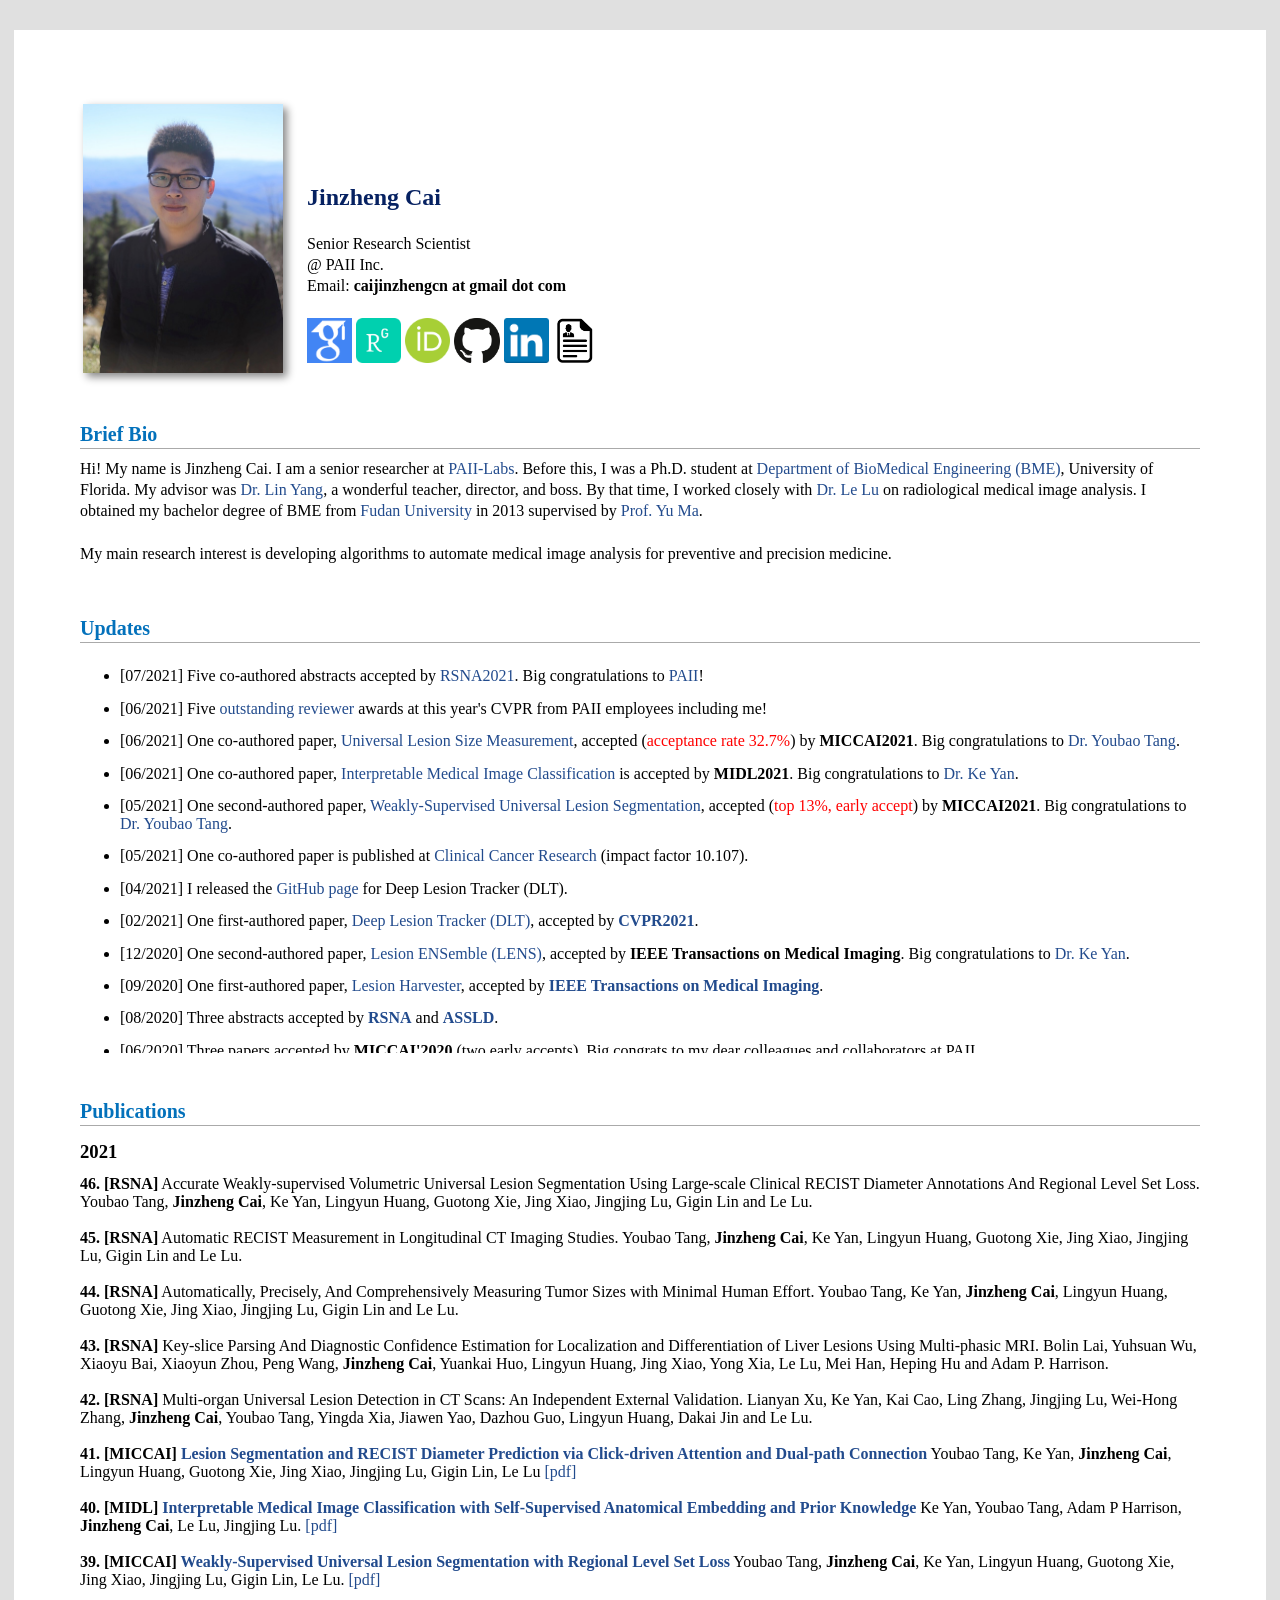
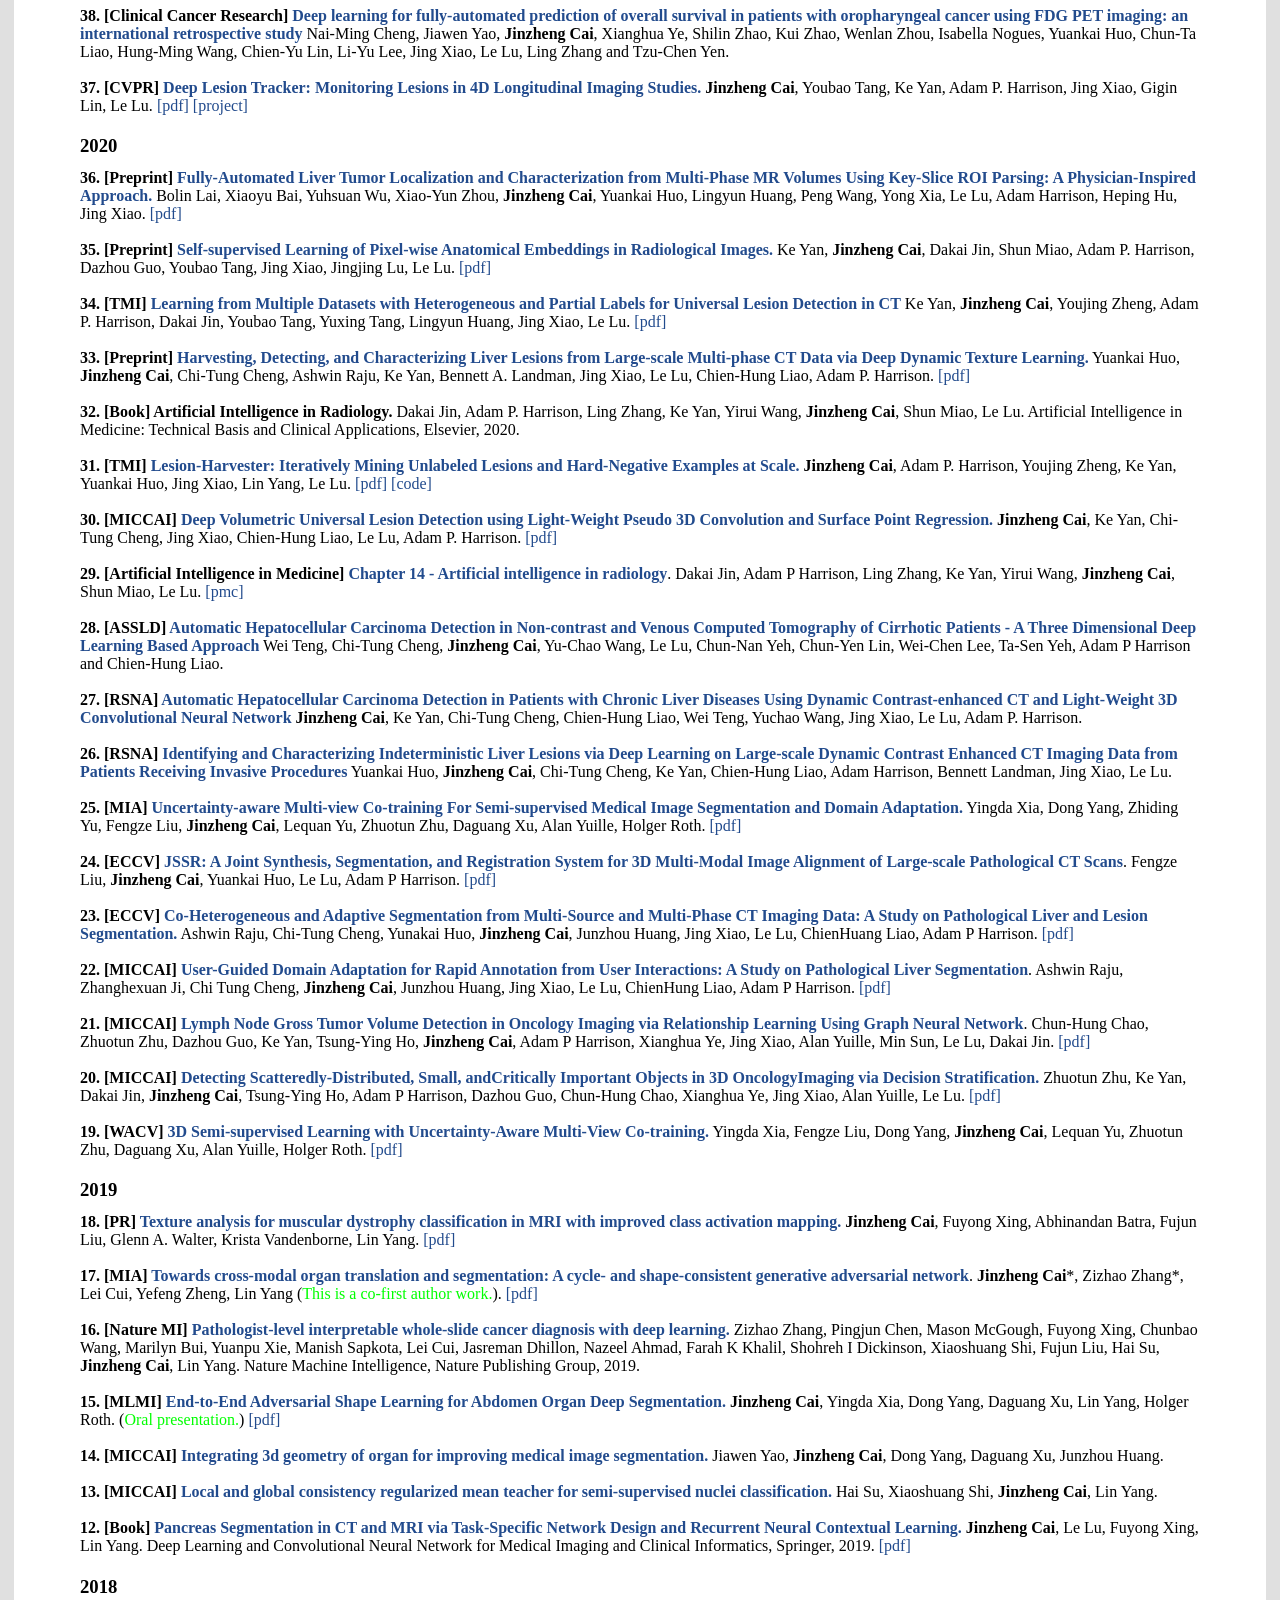
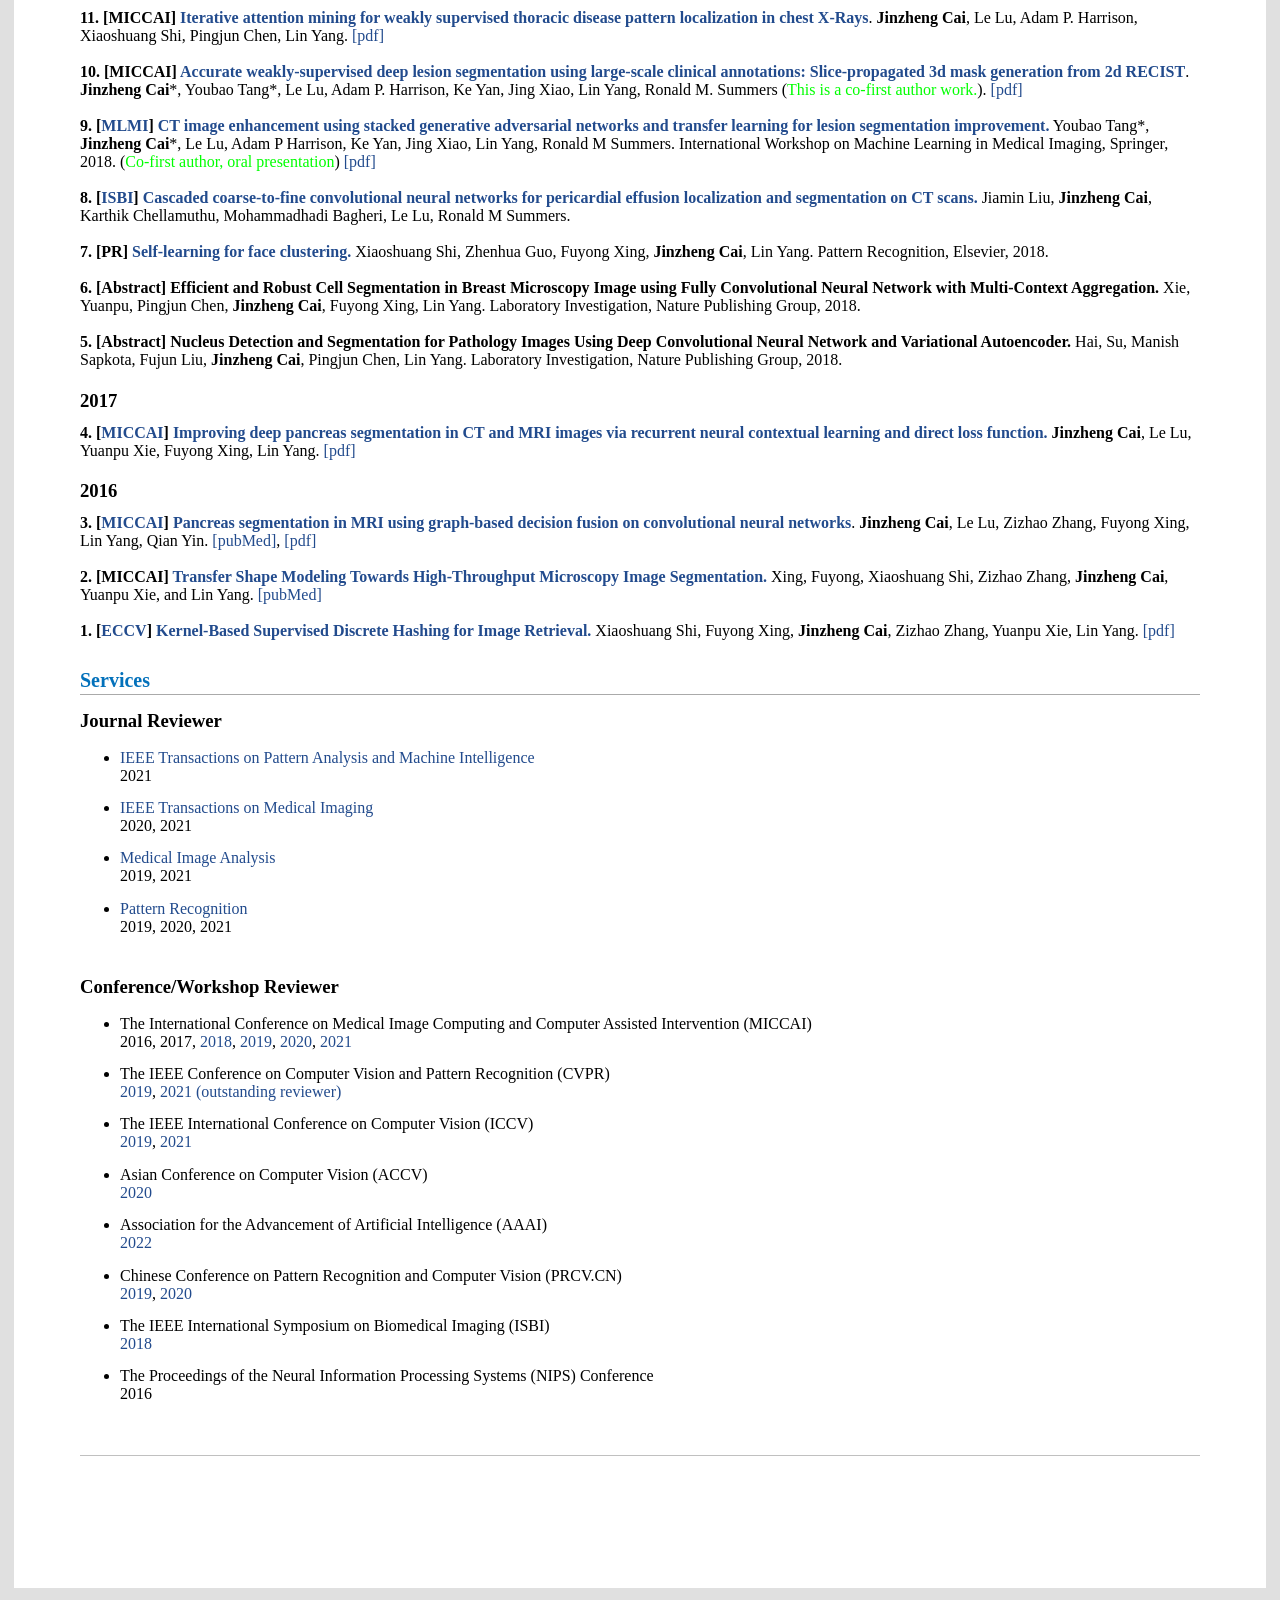
==== commit 80cdb21f: "Updated review experience 1. T-PAMI 2021 2. AAAI   2022" ====
--- a/index.html
+++ b/index.html
@@ -244,6 +244,12 @@
 <h3><b>Journal Reviewer</b></h3>
     <ul>
         <li>
+            <a href="https://ieeexplore-ieee-org.ezproxy.lib.vt.edu/xpl/RecentIssue.jsp?punumber=34">IEEE Transactions on Pattern Analysis and Machine Intelligence</a> <br>
+            2021
+        </li>
+    </ul>
+    <ul>
+        <li>
             <a href="https://ieeexplore.ieee.org/xpl/RecentIssue.jsp?punumber=42">IEEE Transactions on Medical Imaging</a> <br>
             2020, 2021
         </li>
@@ -261,22 +267,31 @@
 <h3><b>Conference/Workshop Reviewer</b></h3>
     <ul>
 
-    <li>
+        <li>
             The International Conference on Medical Image Computing and Computer Assisted Intervention (MICCAI) <br>
             2016, 2017, <a href="http://www.miccai2018.org">2018</a>, <a href="http://www.miccai2019.org/">2019</a>, <a href="http://miccai2020.org">2020</a>, <a href="	https://miccai2021.org/en/default.asp">2021</a> 
         </li>
+
         <li>
             The IEEE Conference on Computer Vision and Pattern Recognition (CVPR) <br> 
             <a href="http://cvpr2019.thecvf.com/">2019</a>, <a href="http://cvpr2021.thecvf.com">2021</a> <a href="http://cvpr2021.thecvf.com/node/184">(outstanding reviewer)</a>
         </li>
+
         <li>
             The IEEE International Conference on Computer Vision (ICCV) <br> 
             <a href="http://iccv2019.thecvf.com/">2019</a>, <a href="http://iccv2021.thecvf.com/home">2021</a>
         </li>
+
         <li>
             Asian Conference on Computer Vision (ACCV) <br>
             <a href="http://accv2020.kyoto/">2020</a>
         </li>
+
+        <li>
+            Association for the Advancement of Artificial Intelligence (AAAI) <br>
+            <a href="https://aaai.org/Conferences/AAAI-22/">2022</a>
+        </li>
+
         <li>
             Chinese Conference on Pattern Recognition and Computer Vision (PRCV.CN) <br>
             <a href="http://www.prcv2019.com/">2019</a>, <a href="http://prcv.cn/2020/index_en.html">2020</a>
